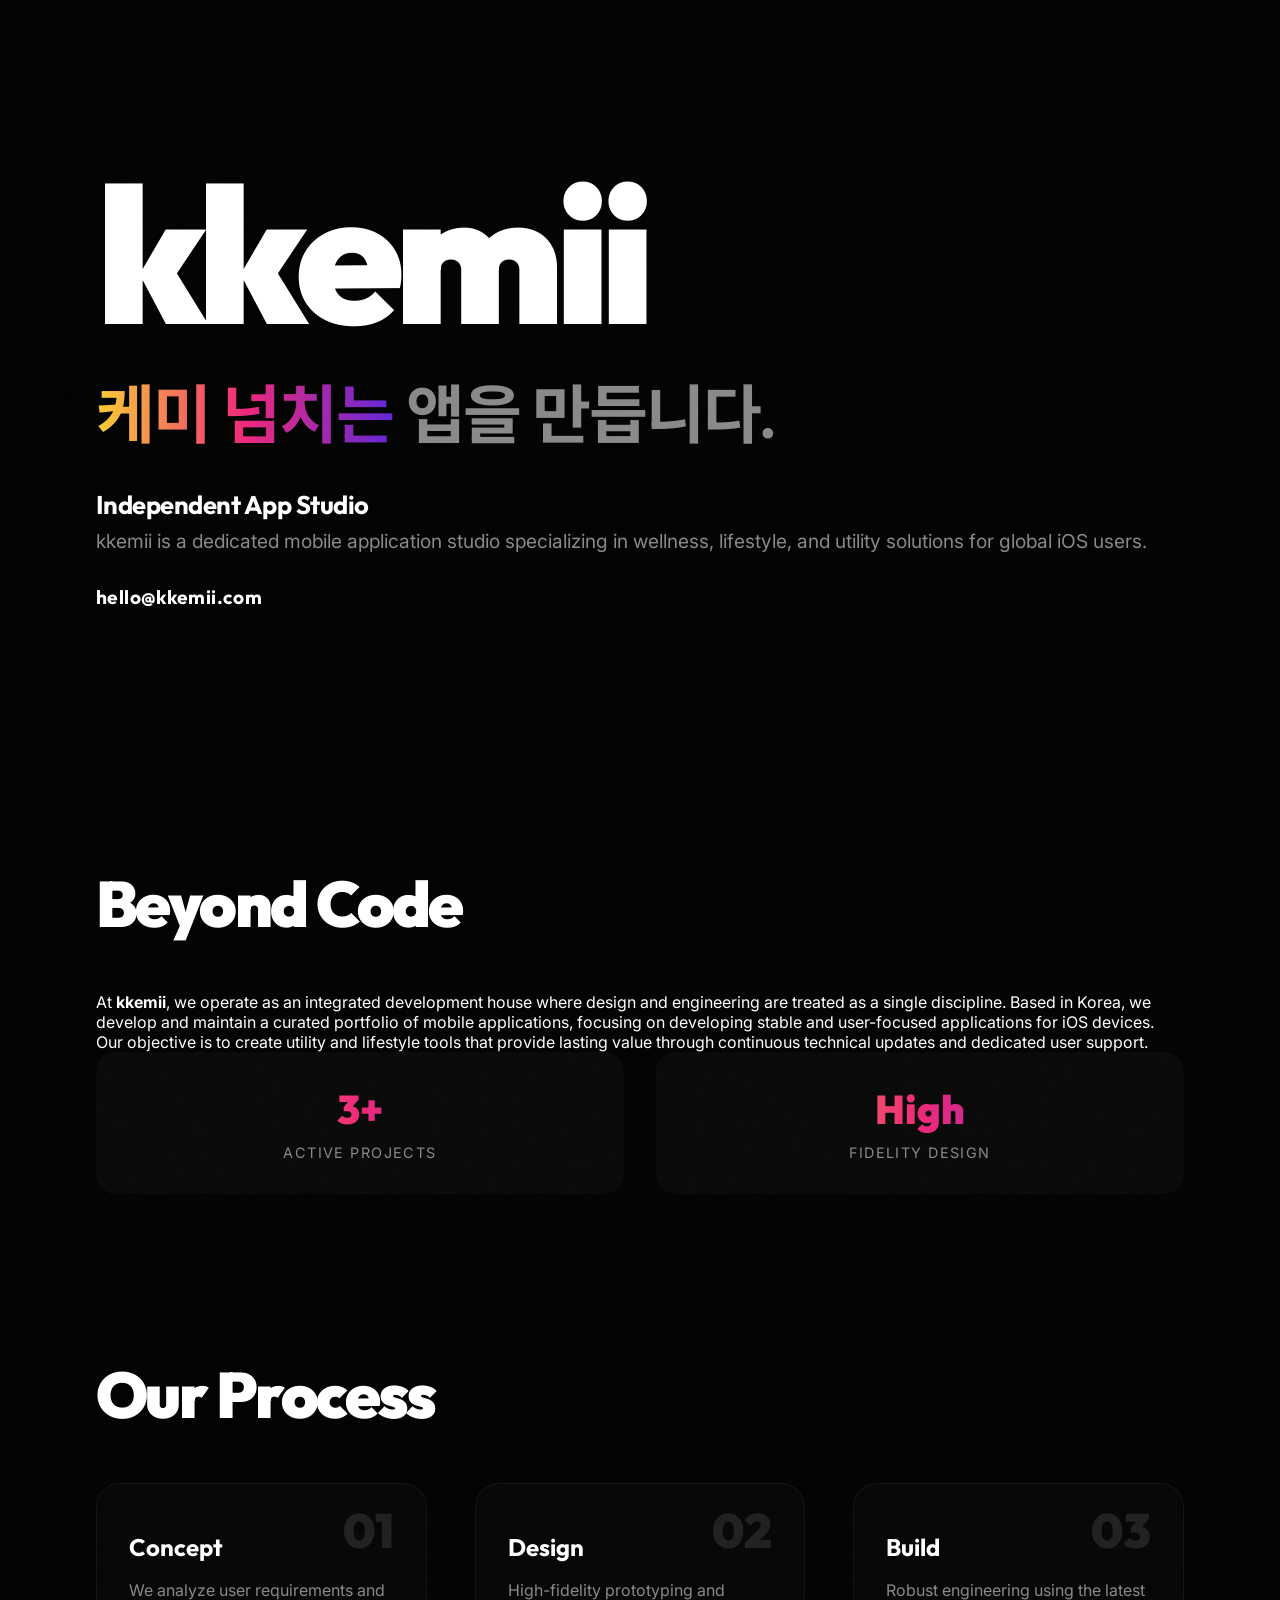
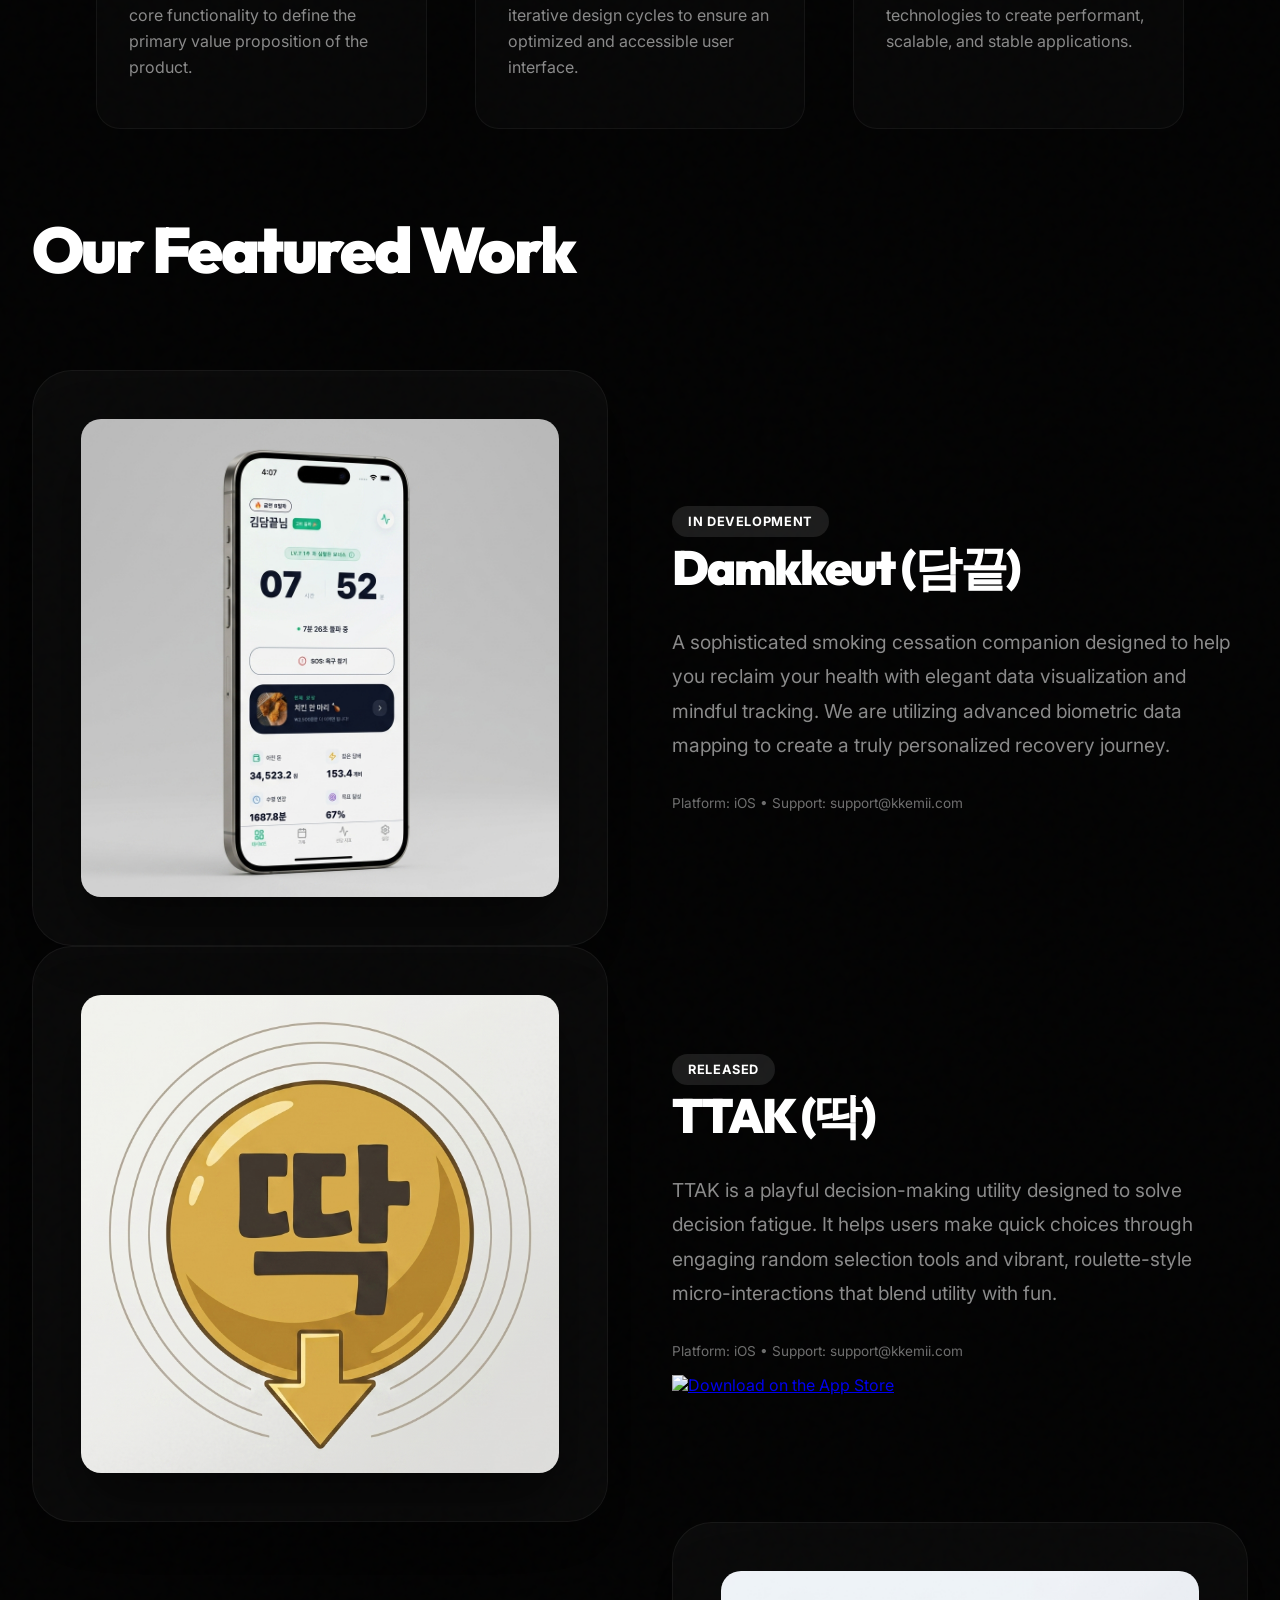
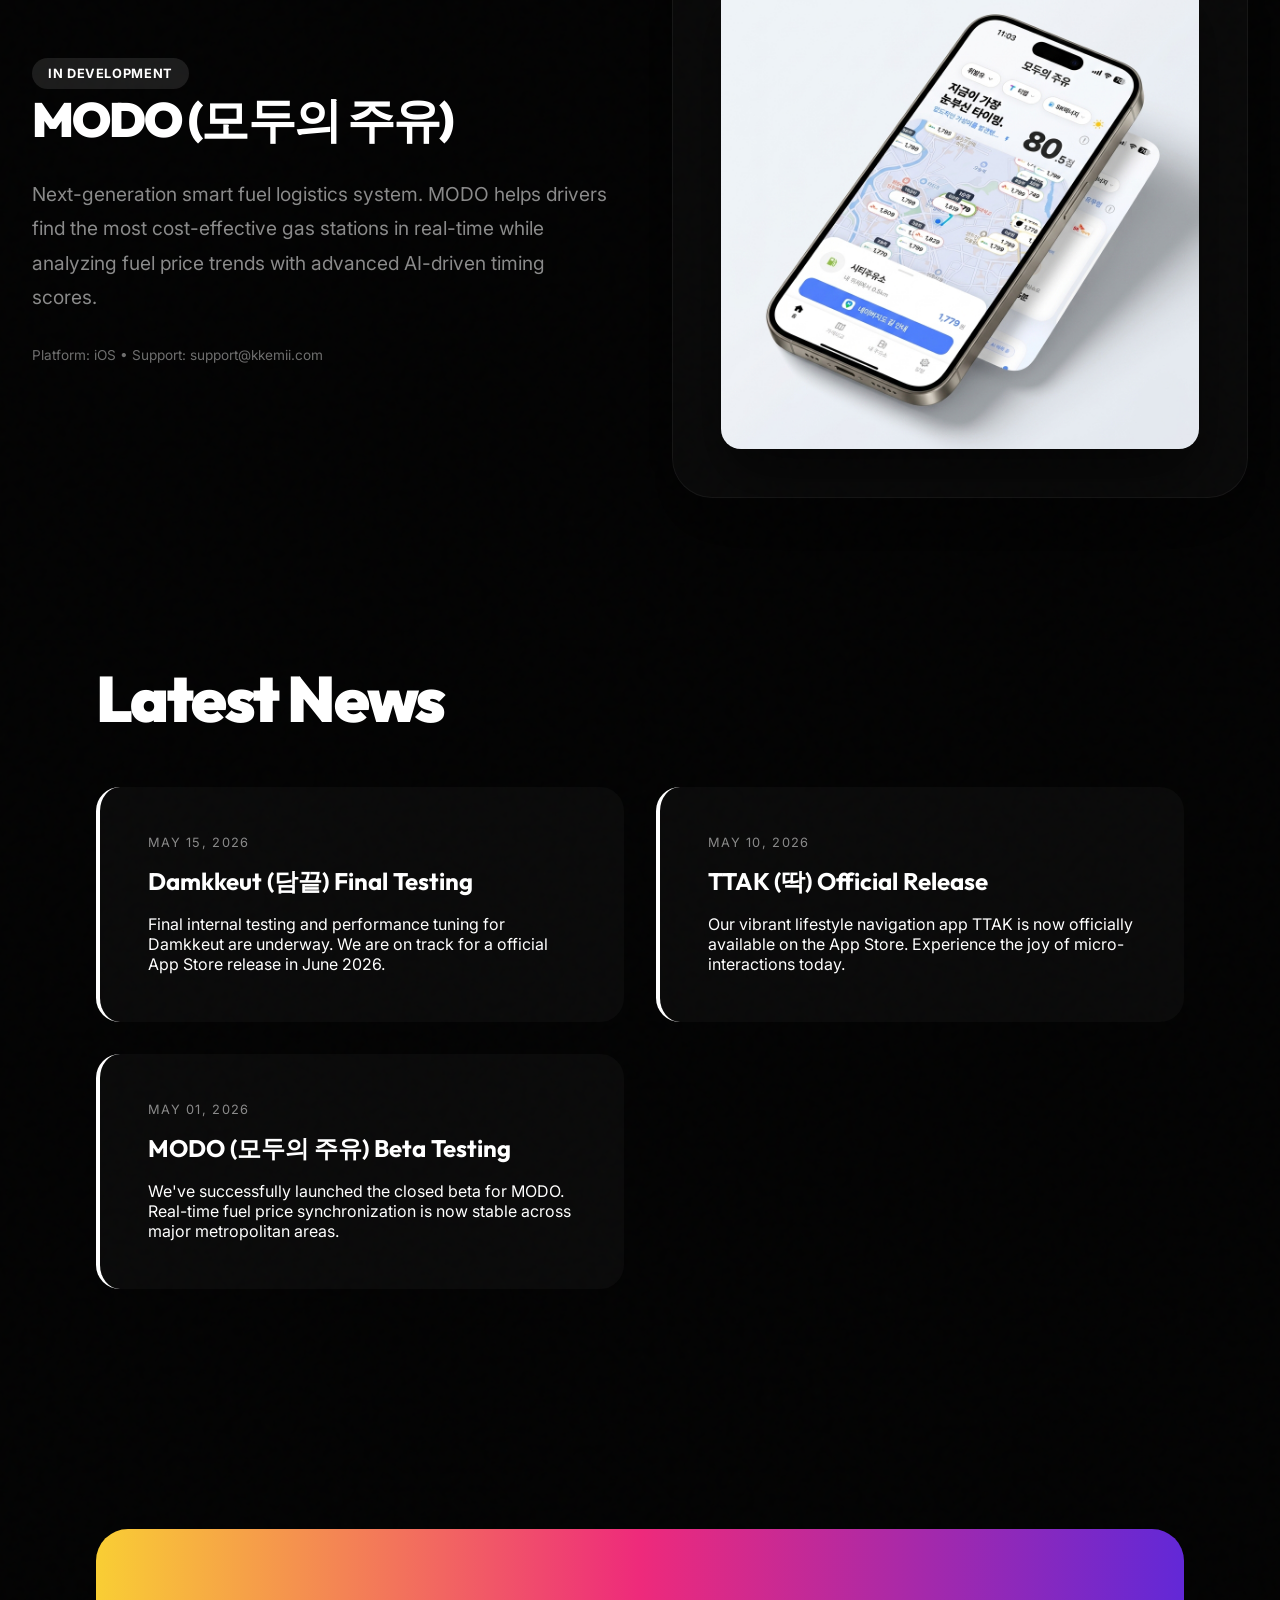
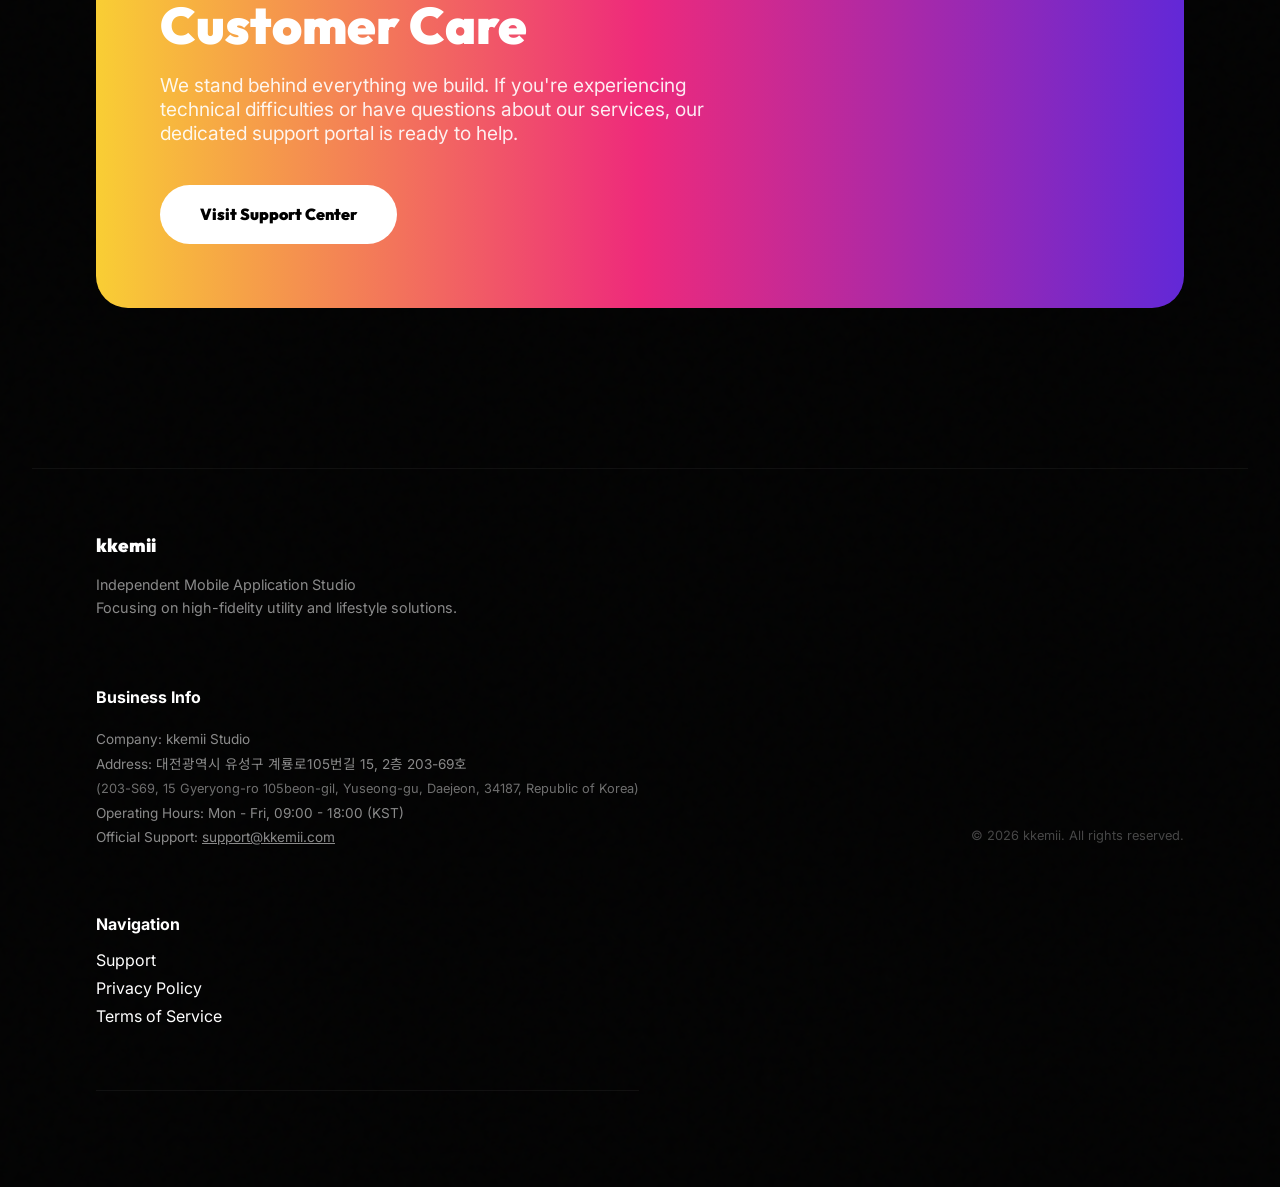
==== index.html @ 1249031a "refactor: reformat index.html for readability and update asset versioning to v2.0.4" ====
<!DOCTYPE html>
<html lang="ko">

<head>
    <meta charset="UTF-8">
    <meta name="viewport" content="width=device-width, initial-scale=1.0">
    <meta http-equiv="Cache-Control" content="no-cache, no-store, must-revalidate">
    <meta http-equiv="Pragma" content="no-cache">
    <meta http-equiv="Expires" content="0">
    <title>kkemii | App Development Studio</title>
    <link rel="preconnect" href="https://fonts.googleapis.com">
    <link rel="preconnect" href="https://fonts.gstatic.com" crossorigin>
    <link
        href="https://fonts.googleapis.com/css2?family=Inter:wght@400;700;900&family=Outfit:wght@400;700;900&family=Noto+Sans+KR:wght@400;700;900&display=swap"
        rel="stylesheet">
    <link rel="stylesheet" href="index.css?v=2.0.4">
    <link rel="icon" type="image/png" href="favicon.png?v=2.0.4">
    <link rel="apple-touch-icon" href="favicon.png?v=2.0.4">
    <!-- Meta tags for SEO and sharing -->
    <meta name="description" content="kkemii - 케미 넘치는 앱을 만듭니다. Boutique App Studio.">
</head>

<body>
    <div class="cursor-glow"></div>

    <main>
        <section class="hero">
            <h1 class="logo fade-up" style="--delay: 0.1s">kkemii</h1>
            <p class="tagline fade-up" style="--delay: 0.3s">
                <span class="gradient-text">케미 넘치는</span> 앱을 만듭니다.
            </p>
        </section>

        <section class="info">
            <div class="info-content fade-up" style="--delay: 0.5s">
                <h2>Independent App Studio</h2>
                <p>kkemii is a dedicated mobile application studio specializing in wellness, lifestyle, and utility
                    solutions for global iOS users.</p>
                <div class="contact">
                    <a href="mailto:hello@kkemii.com" class="contact-link">hello@kkemii.com</a>
                </div>
            </div>
        </section>

        <section class="about-section" id="about">
            <div class="about-content fade-up">
                <h2 class="section-title">Beyond Code</h2>
                <p>At <strong>kkemii</strong>, we operate as an integrated development house where design and
                    engineering are treated as a single discipline. Based in Korea, we develop and maintain a curated
                    portfolio of mobile applications, focusing on developing stable and user-focused applications for
                    iOS devices.</p>
                <p>Our objective is to create utility and lifestyle tools that provide lasting value through continuous
                    technical updates and dedicated user support.</p>
                <div class="about-stats">
                    <div class="stat-item">
                        <span class="stat-value">3+</span>
                        <span class="stat-label">Active Projects</span>
                    </div>
                    <div class="stat-item">
                        <span class="stat-value">High</span>
                        <span class="stat-label">Fidelity Design</span>
                    </div>
                </div>
            </div>
            </div>
        </section>

        <section class="process-section" id="process">
            <h2 class="section-title fade-up">Our Process</h2>
            <div class="process-grid fade-up">
                <div class="process-step">
                    <span class="step-num">01</span>
                    <h3>Concept</h3>
                    <p>We analyze user requirements and core functionality to define the primary value proposition of
                        the product.</p>
                </div>
                <div class="process-step">
                    <span class="step-num">02</span>
                    <h3>Design</h3>
                    <p>High-fidelity prototyping and iterative design cycles to ensure an optimized and accessible user
                        interface.</p>
                </div>
                <div class="process-step">
                    <span class="step-num">03</span>
                    <h3>Build</h3>
                    <p>Robust engineering using the latest technologies to create performant, scalable, and stable
                        applications.</p>
                </div>
            </div>
        </section>

        <section class="apps-section" id="apps">
            <h2 class="section-title fade-up">Our Featured Work</h2>
            <div class="app-showcase">
                <div class="app-item fade-up">
                    <div class="app-image">
                        <img src="damkkut.png?v=2.0.1" alt="Damkkeut App Mockup">
                    </div>
                    <div class="app-details">
                        <span class="app-status">In Development</span>
                        <h3>Damkkeut (담끝)</h3>
                        <p>A sophisticated smoking cessation companion designed to help you reclaim your health with
                            elegant data visualization and mindful tracking. We are utilizing advanced biometric data
                            mapping to create a truly personalized recovery journey.</p>
                        <div class="app-meta"
                            style="margin-top: 1rem; font-size: 0.85rem; color: var(--text-secondary); opacity: 0.8;">
                            <span>Platform: iOS</span> • <span>Support: support@kkemii.com</span>
                        </div>
                    </div>
                </div>
            </div>
            <div class="app-item fade-up" style="--delay: 0.2s">
                <div class="app-image">
                    <img src="ttak_logo.png?v=2.0.1" alt="TTAK Logo">
                </div>
                <div class="app-details">
                    <span class="app-status">Released</span>
                    <h3>TTAK (딱)</h3>
                    <p>TTAK is a playful decision-making utility designed to solve decision fatigue. It helps users make
                        quick choices through engaging random selection tools and vibrant, roulette-style
                        micro-interactions that blend utility with fun.</p>
                    <div class="app-meta"
                        style="margin-top: 1rem; font-size: 0.85rem; color: var(--text-secondary); opacity: 0.8;">
                        <span>Platform: iOS</span> • <span>Support: support@kkemii.com</span>
                    </div>
                    <div class="app-store-link">
                        <a href="https://apps.apple.com/kr/app/%EB%94%B1-%EC%A0%95%ED%95%B4%EB%93%9C%EB%A6%BC-%EA%B2%B0%EC%A0%95%EC%9E%A5%EC%95%A0-%ED%95%B4%EA%B2%B0-%EB%A3%B0%EB%A0%9B-%EB%9E%9C%EB%8D%A4-%EB%B3%B5%EB%B6%88%EB%B3%B5/id6764159855"
                            target="_blank" rel="noopener noreferrer">
                            <img src="https://tools.applemediaservices.com/api/badges/download-on-the-app-store/black/en-us?size=250x83&amp;releaseDate=1731628800"
                                alt="Download on the App Store" style="height: 40px;">
                        </a>
                    </div>
                </div>
            </div>
            <div class="app-item fade-up" style="--delay: 0.4s">
                <div class="app-image">
                    <img src="modo_app.png?v=2.0.1" alt="MODO App Mockup">
                </div>
                <div class="app-details">
                    <span class="app-status">In Development</span>
                    <h3>MODO (모두의 주유)</h3>
                    <p>Next-generation smart fuel logistics system. MODO helps drivers find the most cost-effective gas
                        stations in real-time while analyzing fuel price trends with advanced AI-driven timing scores.
                    </p>
                    <div class="app-meta"
                        style="margin-top: 1rem; font-size: 0.85rem; color: var(--text-secondary); opacity: 0.8;">
                        <span>Platform: iOS</span> • <span>Support: support@kkemii.com</span>
                    </div>
                </div>
            </div>
            </div>
            </div>
        </section>

        <section class="news-section" id="news">
            <h2 class="section-title fade-up">Latest News</h2>
            <div class="news-grid fade-up">
                <div class="news-card highlight">
                    <span class="news-date">May 15, 2026</span>
                    <h3>Damkkeut (담끝) Final Testing</h3>
                    <p>Final internal testing and performance tuning for Damkkeut are underway. We are on track for a
                        official App Store release in June 2026.</p>
                </div>
                <div class="news-card">
                    <span class="news-date">May 10, 2026</span>
                    <h3>TTAK (딱) Official Release</h3>
                    <p>Our vibrant lifestyle navigation app TTAK is now officially available on the App Store.
                        Experience the joy of micro-interactions today.</p>
                </div>
                <div class="news-card">
                    <span class="news-date">May 01, 2026</span>
                    <h3>MODO (모두의 주유) Beta Testing</h3>
                    <p>We've successfully launched the closed beta for MODO. Real-time fuel price synchronization is now
                        stable across major metropolitan areas.</p>
                </div>
            </div>
        </section>

        <section class="support-section" id="support">
            <div class="support-container fade-up">
                <h2>Customer Care</h2>
                <p>We stand behind everything we build. If you're experiencing technical difficulties or have questions
                    about our services, our dedicated support portal is ready to help.</p>
                <a href="support.html" class="support-btn">Visit Support Center</a>
            </div>
        </section>

        <footer>
            <div class="footer-grid container"
                style="display: grid; grid-template-columns: repeat(auto-fit, minmax(250px, 1fr)); gap: 4rem; padding-bottom: 4rem; border-bottom: 1px solid rgba(255,255,255,0.05);">
                <div class="footer-info">
                    <h3 style="font-family: 'Outfit', sans-serif; font-weight: 900; margin-bottom: 1rem;">kkemii</h3>
                    <p style="font-size: 0.9rem; color: var(--text-secondary); line-height: 1.6;">
                        Independent Mobile Application Studio<br>
                        Focusing on high-fidelity utility and lifestyle solutions.
                    </p>
                </div>
                <div class="footer-business"
                    style="font-size: 0.85rem; color: var(--text-secondary); line-height: 1.8;">
                    <h4 style="color: var(--text-primary); margin-bottom: 1rem; font-size: 1rem;">Business Info</h4>
                    <p>Company: kkemii Studio</p>
                    <p>Address: 대전광역시 유성구 계룡로105번길 15, 2층 203-69호<br>
                        <span style="font-size: 0.8rem; opacity: 0.8;">(203-S69, 15 Gyeryong-ro 105beon-gil, Yuseong-gu,
                            Daejeon, 34187, Republic of Korea)</span>
                    </p>
                    <p>Operating Hours: Mon - Fri, 09:00 - 18:00 (KST)</p>
                    <p>Official Support: <a href="mailto:support@kkemii.com"
                            style="color: inherit;">support@kkemii.com</a></p>
                </div>
                <div class="footer-nav">
                    <h4 style="color: var(--text-primary); margin-bottom: 1rem; font-size: 1rem;">Navigation</h4>
                    <div style="display: flex; flex-direction: column; gap: 0.5rem;">
                        <a href="support.html" style="color: inherit; text-decoration: none;">Support</a>
                        <a href="privacy.html" style="color: inherit; text-decoration: none;">Privacy Policy</a>
                        <a href="terms.html" style="color: inherit; text-decoration: none;">Terms of Service</a>
                    </div>
                </div>
            </div>
            <div class="copyright" style="padding-top: 3rem; opacity: 0.5; font-size: 0.8rem;">
                &copy; 2026 kkemii. All rights reserved.
            </div>
        </footer>
    </main>

    <script src="main.js"></script>
</body>

</html>
---- index.css ----
:root {
    --bg-color: #030303;
    --text-primary: #ffffff;
    --text-secondary: #8a8a8a;
    
    /* Instagram inspired subtle glow gradient */
    --gradient-glow: linear-gradient(
        45deg,
        #f09433 0%,
        #e6683c 25%,
        #dc2743 50%,
        #cc2366 75%,
        #bc1888 100%
    );

    /* Text gradient version */
    --text-gradient: linear-gradient(
        to right,
        #f9ce34,
        #ee2a7b,
        #6228d7
    );
}

* {
    margin: 0;
    padding: 0;
    box-sizing: border-box;
}

body {
    background-color: var(--bg-color);
    color: var(--text-primary);
    font-family: 'Inter', 'Noto Sans KR', -apple-system, sans-serif;
    min-height: 100vh;
    overflow-x: hidden;
    cursor: default;
    /* Adding subtle grain/noise effect */
    background-image: url("data:image/svg+xml,%3Csvg viewBox='0 0 200 200' xmlns='http://www.w3.org/2000/svg'%3E%3Cfilter id='noiseFilter'%3E%3CfeTurbulence type='fractalNoise' baseFrequency='0.65' numOctaves='3' stitchTiles='stitch'/%3E%3C/filter%3E%3Crect width='100%25' height='100%25' filter='url(%23noiseFilter)'/%3E%3C/svg%3E");
    background-blend-mode: overlay;
}

h1, h2, h3, .logo {
    font-family: 'Outfit', sans-serif;
}

.cursor-glow {
    position: fixed;
    top: 50%;
    left: 50%;
    transform: translate(-50%, -50%);
    width: 60dvv; /* Dynamic viewport size */
    height: 60dvv;
    max-width: 800px;
    max-height: 800px;
    background: var(--gradient-glow);
    border-radius: 50%;
    filter: blur(80px);
    opacity: 0.2;
    z-index: -1;
    pointer-events: none;
    transition: width 0.4s cubic-bezier(0.16, 1, 0.3, 1), 
                height 0.4s cubic-bezier(0.16, 1, 0.3, 1), 
                opacity 0.4s cubic-bezier(0.16, 1, 0.3, 1),
                filter 0.4s cubic-bezier(0.16, 1, 0.3, 1);
}

main {
    display: flex;
    flex-direction: column;
    min-height: 100vh;
    padding: 2rem;
    position: relative;
    z-index: 1;
}

.hero {
    padding: 15vh 5vw 2rem;
    display: flex;
    flex-direction: column;
    justify-content: center;
    align-items: flex-start;
}

.logo {
    font-size: clamp(4rem, 15vw, 14rem);
    font-weight: 900;
    letter-spacing: -0.05em;
    line-height: 0.9;
    margin-bottom: 1.5rem;
    color: var(--text-primary);
    cursor: default;
}

.tagline {
    font-size: clamp(1.5rem, 5vw, 4rem);
    font-weight: 700;
    color: var(--text-secondary);
    letter-spacing: -0.03em;
}

.gradient-text {
    background: var(--text-gradient);
    -webkit-background-clip: text;
    background-clip: text;
    -webkit-text-fill-color: transparent;
    color: transparent;
    display: inline-block;
}

.info {
    padding: 0 5vw 10vh;
    display: flex;
    flex-direction: column;
    justify-content: flex-start;
}

.info-content h2 {
    font-size: clamp(1.2rem, 2vw, 2rem);
    color: var(--text-primary);
    margin-bottom: 0.5rem;
    font-weight: 700;
    letter-spacing: -0.02em;
}

.info-content p {
    color: var(--text-secondary);
    font-size: clamp(1rem, 1.5vw, 1.2rem);
    margin-bottom: 2rem;
}

.contact-link {
    display: inline-block;
    color: var(--text-primary);
    text-decoration: none;
    font-size: clamp(1.1rem, 1.5vw, 1.5rem);
    font-weight: 700;
    font-family: 'Outfit', sans-serif;
    position: relative;
    padding-bottom: 4px;
    letter-spacing: 0.02em;
}

.contact-link::after {
    content: '';
    position: absolute;
    left: 0;
    bottom: 0;
    width: 0%;
    height: 3px;
    background: var(--text-gradient);
    transition: width 0.4s cubic-bezier(0.25, 0.46, 0.45, 0.94);
}

.contact-link:hover::after {
    width: 100%;
}

/* Animations */
.fade-up {
    opacity: 0;
    transform: translateY(40px);
    animation: fadeUpAnim 1.2s cubic-bezier(0.16, 1, 0.3, 1) forwards;
    animation-delay: var(--delay, 0s);
}

@keyframes fadeUpAnim {
    to {
        opacity: 1;
        transform: translateY(0);
    }
}

/* New Sections */
/* About Section */
.about-section {
    padding: 10rem 5vw 5rem;
}

.about-grid {
    display: grid;
    grid-template-columns: 1.5fr 1fr;
    gap: 4rem;
    align-items: center;
}

.about-text p {
    font-size: 1.2rem;
    color: var(--text-secondary);
    margin-bottom: 1.5rem;
    line-height: 1.8;
}

.about-stats {
    display: grid;
    grid-template-columns: 1fr 1fr;
    gap: 2rem;
}

.stat-item {
    background: rgba(255, 255, 255, 0.03);
    padding: 2rem;
    border-radius: 20px;
    text-align: center;
}

.stat-value {
    display: block;
    font-size: 2.5rem;
    font-weight: 900;
    background: var(--text-gradient);
    -webkit-background-clip: text;
    background-clip: text;
    -webkit-text-fill-color: transparent;
    margin-bottom: 0.5rem;
    font-family: 'Outfit', sans-serif;
}

.stat-label {
    font-size: 0.9rem;
    color: var(--text-secondary);
    text-transform: uppercase;
    letter-spacing: 0.1em;
}

/* Process Section */
.process-section {
    padding: 5rem 5vw;
}

.process-grid {
    display: grid;
    grid-template-columns: repeat(auto-fit, minmax(250px, 1fr));
    gap: 3rem;
}

.process-step {
    position: relative;
    padding: 3rem 2rem;
    background: rgba(255, 255, 255, 0.02);
    border-radius: 24px;
    border: 1px solid rgba(255, 255, 255, 0.05);
}

.step-num {
    font-size: 3rem;
    font-weight: 900;
    opacity: 0.1;
    position: absolute;
    top: 1rem;
    right: 2rem;
    font-family: 'Outfit', sans-serif;
}

.process-step h3 {
    font-size: 1.5rem;
    margin-bottom: 1rem;
    color: var(--text-primary);
}

.process-step p {
    color: var(--text-secondary);
    line-height: 1.6;
}

/* App Showcase */
.app-showcase {
    display: flex;
    flex-direction: column;
    gap: 10rem;
    margin-top: 5rem;
}

.app-item {
    display: grid;
    grid-template-columns: 1fr 1fr;
    gap: 5vw;
    align-items: center;
}

.app-item:nth-child(even) {
    direction: rtl;
}

.app-item:nth-child(even) .app-details {
    direction: ltr;
}

.app-image {
    background: rgba(255, 255, 255, 0.03);
    border-radius: 40px;
    padding: 3rem;
    display: flex;
    justify-content: center;
    border: 1px solid rgba(255, 255, 255, 0.05);
    transition: transform 0.6s cubic-bezier(0.16, 1, 0.3, 1);
}

.app-image img {
    max-width: 100%;
    height: auto;
    border-radius: 20px;
    box-shadow: 0 30px 60px rgba(0,0,0,0.5);
}

.app-image:hover {
    transform: scale(1.02);
}

.app-details h3 {
    font-size: 3rem;
    margin-bottom: 1.5rem;
    font-weight: 900;
    letter-spacing: -0.04em;
}

.app-details p {
    font-size: 1.2rem;
    color: var(--text-secondary);
    line-height: 1.8;
    margin-bottom: 2rem;
}

.app-store-link {
    margin-top: 1rem;
    transition: transform 0.3s ease;
}

.app-store-link:hover {
    transform: scale(1.05);
}

.app-store-link img {
    display: block;
}

/* News Section */
.news-section {
    padding: 10rem 5vw;
}

.news-grid {
    display: grid;
    grid-template-columns: repeat(auto-fit, minmax(400px, 1fr));
    gap: 2rem;
}

.news-card {
    padding: 3rem;
    background: rgba(255, 255, 255, 0.03);
    border-radius: 24px;
    border-left: 4px solid var(--text-primary);
}

.news-date {
    font-size: 0.8rem;
    color: var(--text-secondary);
    text-transform: uppercase;
    letter-spacing: 0.1em;
    display: block;
    margin-bottom: 1rem;
}

.news-card h3 {
    font-size: 1.5rem;
    margin-bottom: 1rem;
}

.section-title {
    font-size: clamp(2rem, 5vw, 4rem);
    font-weight: 900;
    margin-bottom: 3rem;
    letter-spacing: -0.04em;
}

.app-grid {
    display: grid;
    grid-template-columns: repeat(auto-fit, minmax(300px, 1fr));
    gap: 2rem;
}

.app-card {
    background: rgba(255, 255, 255, 0.03);
    border: 1px solid rgba(255, 255, 255, 0.05);
    border-radius: 24px;
    padding: 2.5rem;
    transition: all 0.4s cubic-bezier(0.16, 1, 0.3, 1);
    position: relative;
    overflow: hidden;
}

.app-card:hover {
    background: rgba(255, 255, 255, 0.06);
    border-color: rgba(255, 255, 255, 0.1);
    transform: translateY(-10px);
}

.app-card h3 {
    font-size: 2rem;
    margin-bottom: 1rem;
    font-weight: 700;
}

.app-card p {
    color: var(--text-secondary);
    line-height: 1.6;
    margin-bottom: 2rem;
}

.app-status {
    display: inline-block;
    padding: 0.5rem 1rem;
    border-radius: 100px;
    background: rgba(255, 255, 255, 0.1);
    font-size: 0.8rem;
    font-weight: 700;
    text-transform: uppercase;
    letter-spacing: 0.05em;
}

.support-section {
    padding: 5rem 5vw 10rem;
}

.support-container {
    background: var(--text-gradient);
    padding: 4rem;
    border-radius: 32px;
    color: white;
}

.support-container h2 {
    font-size: clamp(2rem, 4vw, 3.5rem);
    margin-bottom: 1rem;
    font-weight: 900;
}

.support-container p {
    font-size: clamp(1.1rem, 1.5vw, 1.5rem);
    opacity: 0.9;
    margin-bottom: 2.5rem;
    max-width: 600px;
}

.support-btn {
    display: inline-block;
    background: white;
    color: black;
    padding: 1.2rem 2.5rem;
    border-radius: 100px;
    text-decoration: none;
    font-weight: 900;
    font-family: 'Outfit', sans-serif;
    transition: transform 0.3s ease;
}

.support-btn:hover {
    transform: scale(1.05);
}

footer {
    padding: 4rem 5vw;
    border-top: 1px solid rgba(255, 255, 255, 0.05);
    display: flex;
    justify-content: space-between;
    align-items: center;
    flex-wrap: wrap;
    gap: 2rem;
}

.footer-links {
    display: flex;
    gap: 2rem;
}

.footer-links a {
    color: var(--text-secondary);
    text-decoration: none;
    font-size: 0.9rem;
    transition: color 0.3s ease;
}

.footer-links a:hover {
    color: var(--text-primary);
}

.copyright {
    color: var(--text-secondary);
    font-size: 0.9rem;
}

/* Support Page Specifics */
.contact-form-section {
    max-width: 800px;
    margin: 6rem auto 0;
    padding: 0 5vw;
    text-align: center;
}

.contact-form {
    background: rgba(255, 255, 255, 0.03);
    border: 1px solid rgba(255, 255, 255, 0.1);
    border-radius: 24px;
    padding: 3rem;
    text-align: left;
}

.form-row {
    display: grid;
    grid-template-columns: 1fr 1fr;
    gap: 2rem;
    margin-bottom: 2rem;
}

.form-group {
    margin-bottom: 2rem;
}

.form-group label {
    display: block;
    margin-bottom: 0.8rem;
    font-weight: 500;
    color: var(--text-primary);
}

.form-group input, 
.form-group textarea {
    width: 100%;
    padding: 1.2rem 1.5rem;
    background: rgba(255, 255, 255, 0.05);
    border: 1px solid rgba(255, 255, 255, 0.1);
    border-radius: 12px;
    color: var(--text-primary);
    font-family: inherit;
    font-size: 1rem;
    transition: all 0.3s ease;
}

.form-group input:focus, 
.form-group textarea:focus {
    outline: none;
    border-color: var(--accent-color);
    background: rgba(255, 255, 255, 0.08);
}

.submit-btn {
    width: 100%;
    padding: 1.5rem;
    background: var(--accent-color);
    color: white;
    border: none;
    border-radius: 12px;
    font-size: 1.1rem;
    font-weight: 600;
    cursor: pointer;
    transition: all 0.3s ease;
}

.submit-btn:hover {
    transform: translateY(-2px);
    box-shadow: 0 10px 20px rgba(0, 102, 255, 0.3);
    filter: brightness(1.1);
}

@media (max-width: 768px) {
    .about-grid, .app-item {
        grid-template-columns: 1fr;
        gap: 2rem;
    }
    .app-item:nth-child(even) {
        direction: ltr;
    }
    .news-grid {
        grid-template-columns: 1fr;
    }
    .support-container {
        padding: 2.5rem;
    }
}
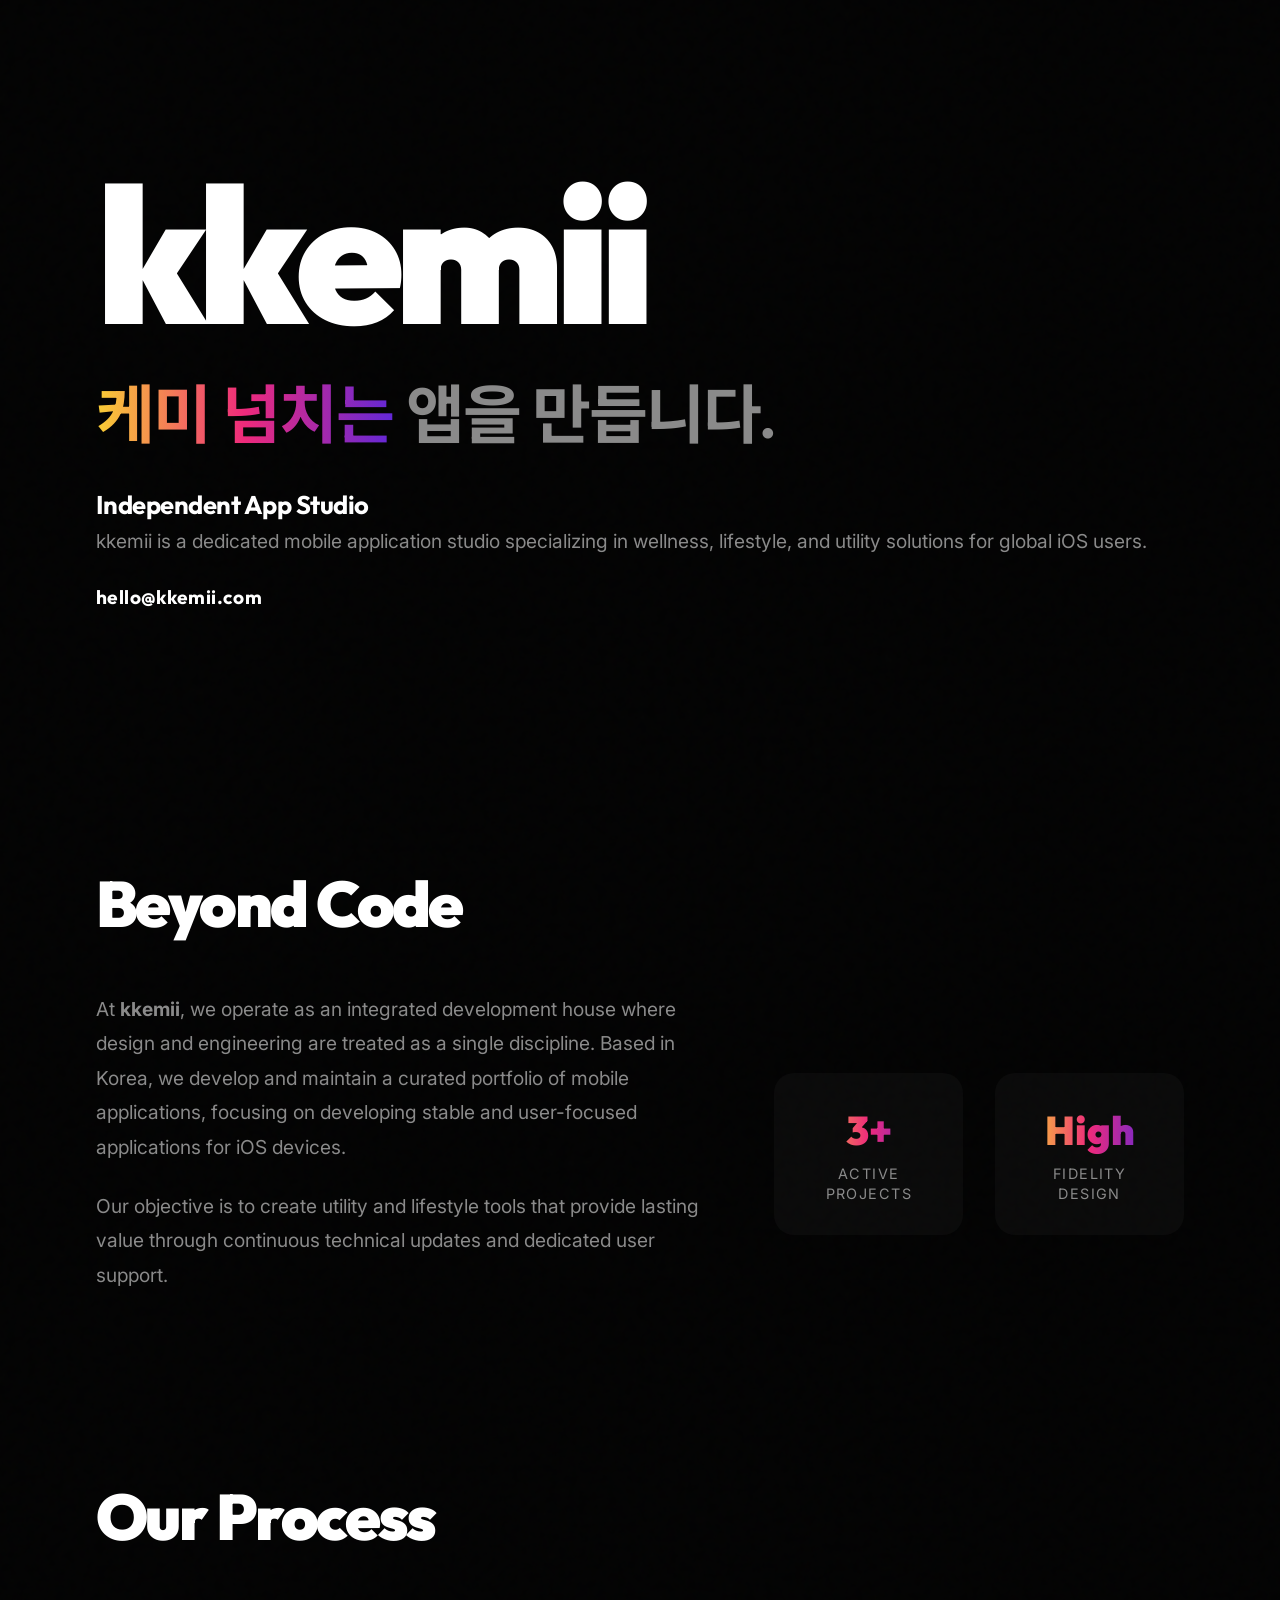
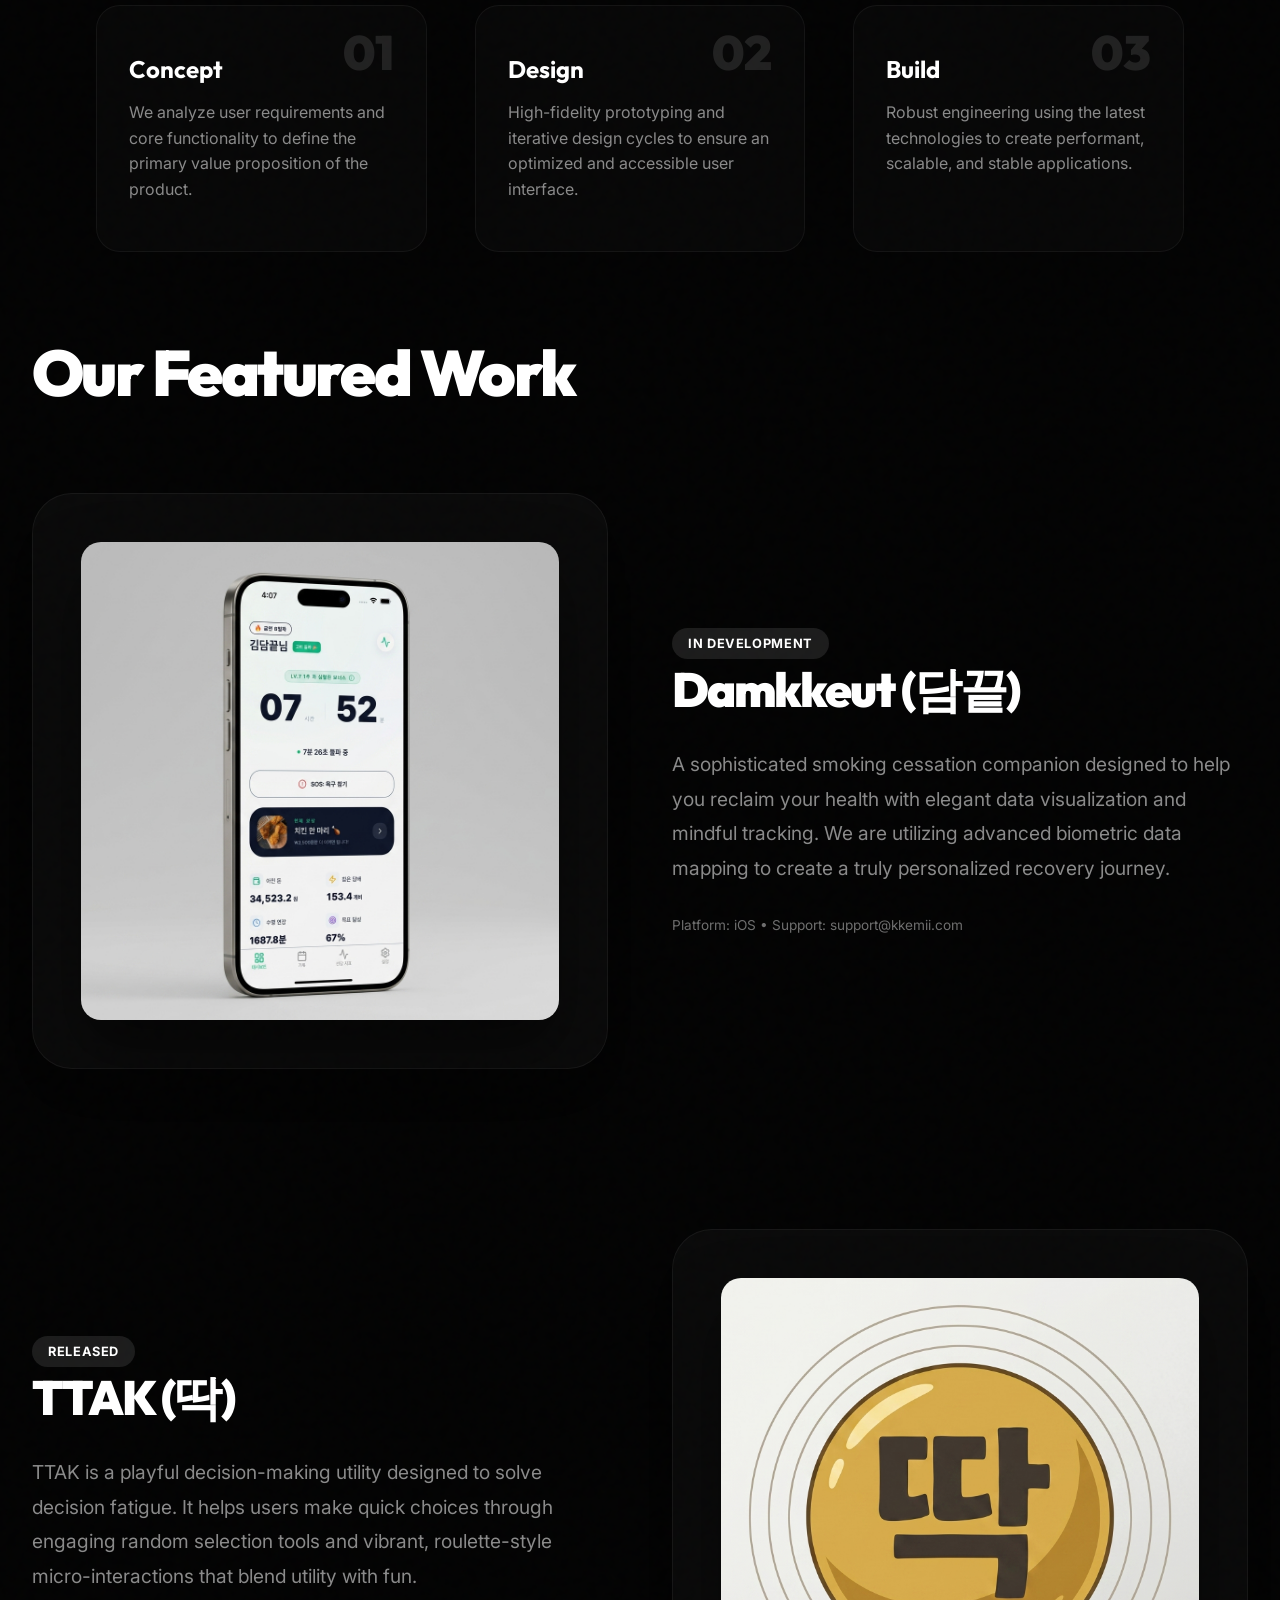
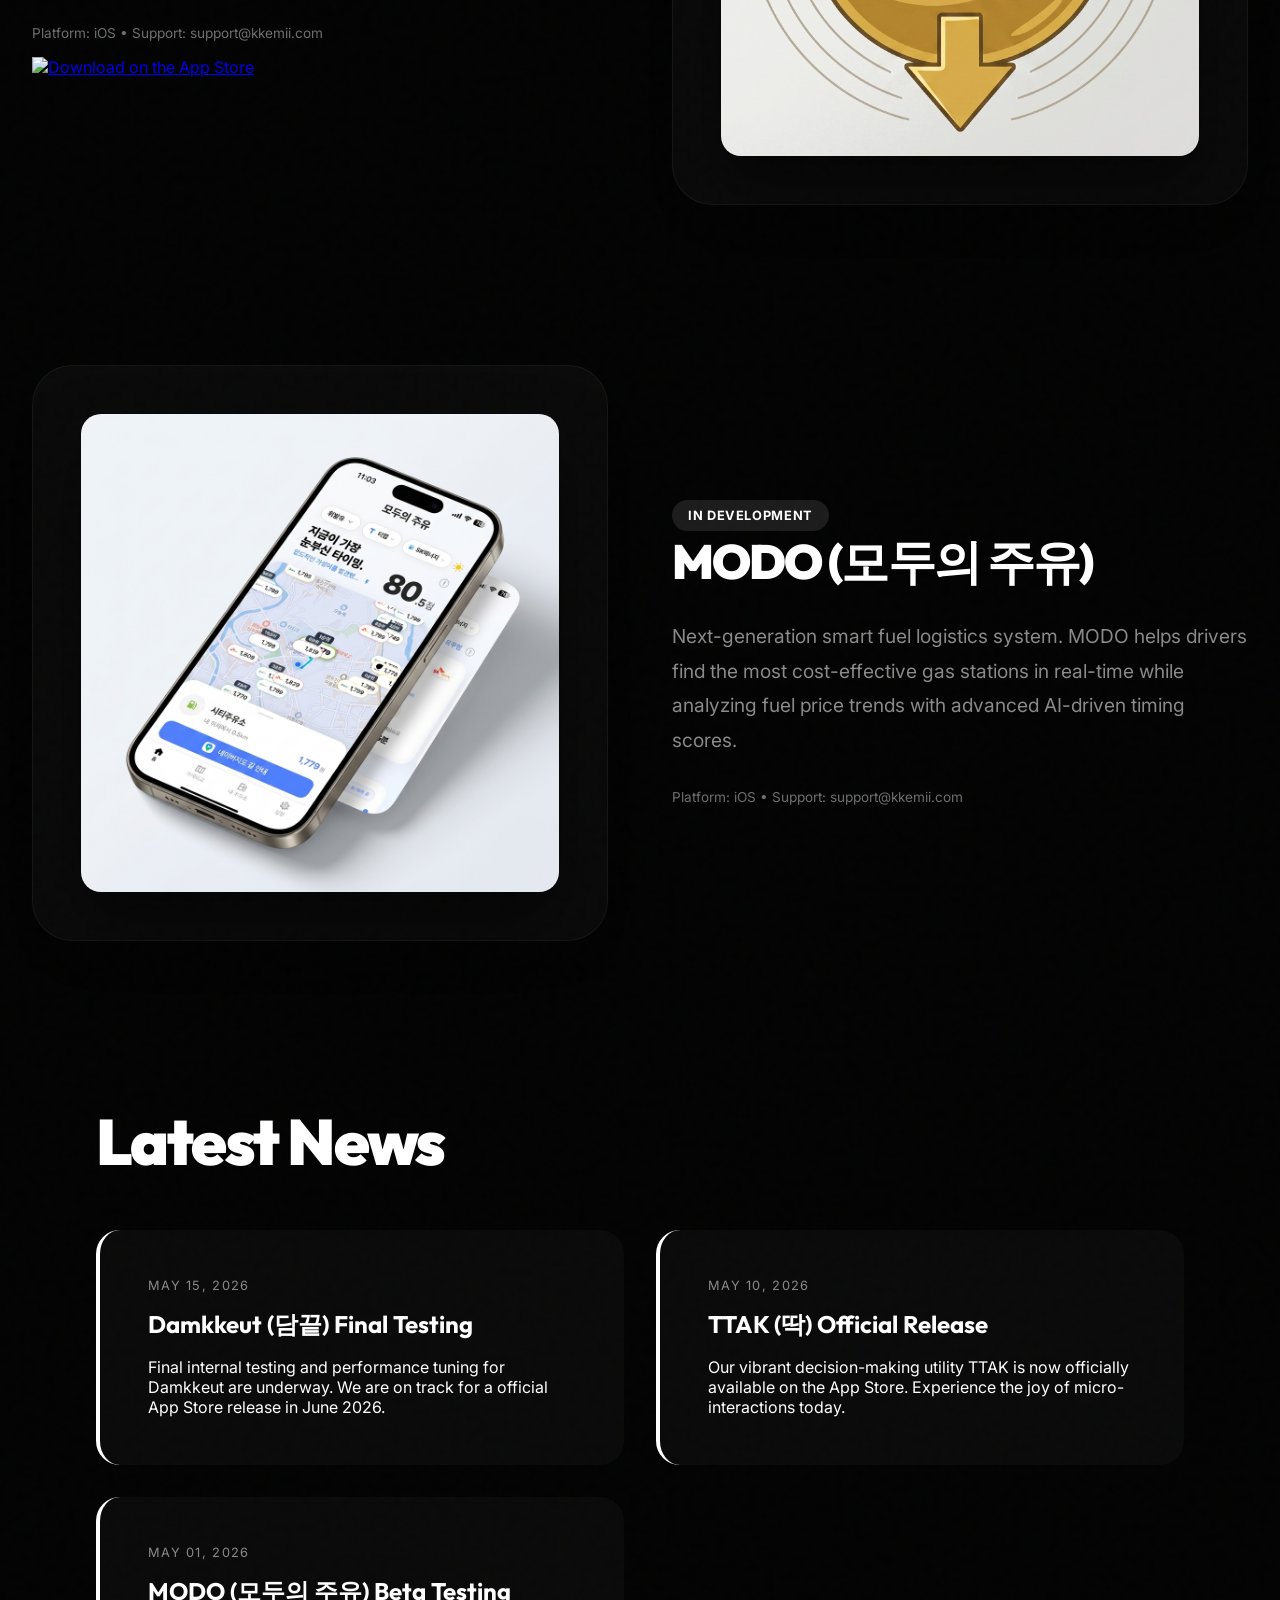
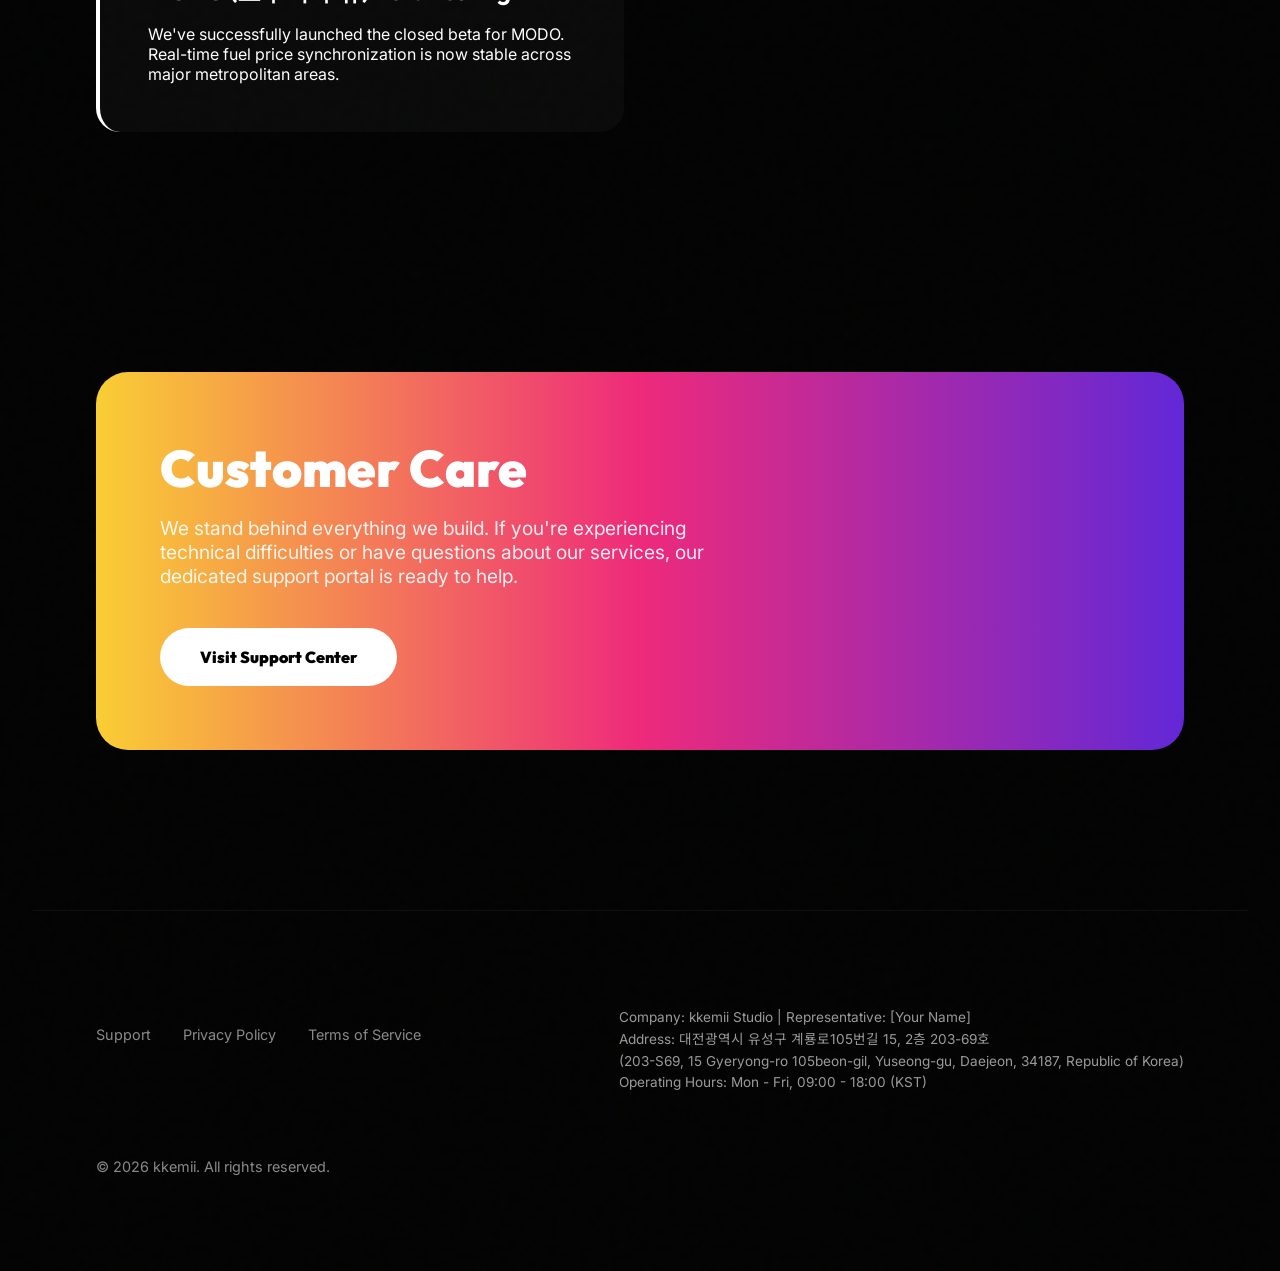
==== commit 30265079: "refactor: update index.html structure, metadata, and site content" ====
--- a/index.html
+++ b/index.html
@@ -1,6 +1,5 @@
 <!DOCTYPE html>
 <html lang="ko">
-
 <head>
     <meta charset="UTF-8">
     <meta name="viewport" content="width=device-width, initial-scale=1.0">
@@ -10,19 +9,15 @@
     <title>kkemii | App Development Studio</title>
     <link rel="preconnect" href="https://fonts.googleapis.com">
     <link rel="preconnect" href="https://fonts.gstatic.com" crossorigin>
-    <link
-        href="https://fonts.googleapis.com/css2?family=Inter:wght@400;700;900&family=Outfit:wght@400;700;900&family=Noto+Sans+KR:wght@400;700;900&display=swap"
-        rel="stylesheet">
-    <link rel="stylesheet" href="index.css?v=2.0.4">
-    <link rel="icon" type="image/png" href="favicon.png?v=2.0.4">
-    <link rel="apple-touch-icon" href="favicon.png?v=2.0.4">
-    <!-- Meta tags for SEO and sharing -->
-    <meta name="description" content="kkemii - 케미 넘치는 앱을 만듭니다. Boutique App Studio.">
+    <link href="https://fonts.googleapis.com/css2?family=Inter:wght@400;700;900&family=Outfit:wght@400;700;900&family=Noto+Sans+KR:wght@400;700;900&display=swap" rel="stylesheet">
+    <link rel="stylesheet" href="index.css?v=2.0.5">
+    <link rel="icon" type="image/png" href="favicon.png?v=2.0.5">
+    <link rel="apple-touch-icon" href="favicon.png?v=2.0.5">
+    <meta name="description" content="kkemii - 케미 넘치는 앱을 만듭니다. Independent App Studio.">
 </head>
-
 <body>
     <div class="cursor-glow"></div>
-
+    
     <main>
         <section class="hero">
             <h1 class="logo fade-up" style="--delay: 0.1s">kkemii</h1>
@@ -34,8 +29,7 @@
         <section class="info">
             <div class="info-content fade-up" style="--delay: 0.5s">
                 <h2>Independent App Studio</h2>
-                <p>kkemii is a dedicated mobile application studio specializing in wellness, lifestyle, and utility
-                    solutions for global iOS users.</p>
+                <p>kkemii is a dedicated mobile application studio specializing in wellness, lifestyle, and utility solutions for global iOS users.</p>
                 <div class="contact">
                     <a href="mailto:hello@kkemii.com" class="contact-link">hello@kkemii.com</a>
                 </div>
@@ -45,23 +39,22 @@
         <section class="about-section" id="about">
             <div class="about-content fade-up">
                 <h2 class="section-title">Beyond Code</h2>
-                <p>At <strong>kkemii</strong>, we operate as an integrated development house where design and
-                    engineering are treated as a single discipline. Based in Korea, we develop and maintain a curated
-                    portfolio of mobile applications, focusing on developing stable and user-focused applications for
-                    iOS devices.</p>
-                <p>Our objective is to create utility and lifestyle tools that provide lasting value through continuous
-                    technical updates and dedicated user support.</p>
-                <div class="about-stats">
-                    <div class="stat-item">
-                        <span class="stat-value">3+</span>
-                        <span class="stat-label">Active Projects</span>
+                <div class="about-grid">
+                    <div class="about-text">
+                        <p>At <strong>kkemii</strong>, we operate as an integrated development house where design and engineering are treated as a single discipline. Based in Korea, we develop and maintain a curated portfolio of mobile applications, focusing on developing stable and user-focused applications for iOS devices.</p>
+                        <p>Our objective is to create utility and lifestyle tools that provide lasting value through continuous technical updates and dedicated user support.</p>
                     </div>
-                    <div class="stat-item">
-                        <span class="stat-value">High</span>
-                        <span class="stat-label">Fidelity Design</span>
+                    <div class="about-stats">
+                        <div class="stat-item">
+                            <span class="stat-value">3+</span>
+                            <span class="stat-label">Active Projects</span>
+                        </div>
+                        <div class="stat-item">
+                            <span class="stat-value">High</span>
+                            <span class="stat-label">Fidelity Design</span>
+                        </div>
                     </div>
                 </div>
-            </div>
             </div>
         </section>
 
@@ -71,20 +64,17 @@
                 <div class="process-step">
                     <span class="step-num">01</span>
                     <h3>Concept</h3>
-                    <p>We analyze user requirements and core functionality to define the primary value proposition of
-                        the product.</p>
+                    <p>We analyze user requirements and core functionality to define the primary value proposition of the product.</p>
                 </div>
                 <div class="process-step">
                     <span class="step-num">02</span>
                     <h3>Design</h3>
-                    <p>High-fidelity prototyping and iterative design cycles to ensure an optimized and accessible user
-                        interface.</p>
+                    <p>High-fidelity prototyping and iterative design cycles to ensure an optimized and accessible user interface.</p>
                 </div>
                 <div class="process-step">
                     <span class="step-num">03</span>
                     <h3>Build</h3>
-                    <p>Robust engineering using the latest technologies to create performant, scalable, and stable
-                        applications.</p>
+                    <p>Robust engineering using the latest technologies to create performant, scalable, and stable applications.</p>
                 </div>
             </div>
         </section>
@@ -99,56 +89,45 @@
                     <div class="app-details">
                         <span class="app-status">In Development</span>
                         <h3>Damkkeut (담끝)</h3>
-                        <p>A sophisticated smoking cessation companion designed to help you reclaim your health with
-                            elegant data visualization and mindful tracking. We are utilizing advanced biometric data
-                            mapping to create a truly personalized recovery journey.</p>
-                        <div class="app-meta"
-                            style="margin-top: 1rem; font-size: 0.85rem; color: var(--text-secondary); opacity: 0.8;">
+                        <p>A sophisticated smoking cessation companion designed to help you reclaim your health with elegant data visualization and mindful tracking. We are utilizing advanced biometric data mapping to create a truly personalized recovery journey.</p>
+                        <div class="app-meta" style="margin-top: 1rem; font-size: 0.85rem; color: var(--text-secondary); opacity: 0.8;">
                             <span>Platform: iOS</span> • <span>Support: support@kkemii.com</span>
                         </div>
                     </div>
                 </div>
-            </div>
-            <div class="app-item fade-up" style="--delay: 0.2s">
-                <div class="app-image">
-                    <img src="ttak_logo.png?v=2.0.1" alt="TTAK Logo">
-                </div>
-                <div class="app-details">
-                    <span class="app-status">Released</span>
-                    <h3>TTAK (딱)</h3>
-                    <p>TTAK is a playful decision-making utility designed to solve decision fatigue. It helps users make
-                        quick choices through engaging random selection tools and vibrant, roulette-style
-                        micro-interactions that blend utility with fun.</p>
-                    <div class="app-meta"
-                        style="margin-top: 1rem; font-size: 0.85rem; color: var(--text-secondary); opacity: 0.8;">
-                        <span>Platform: iOS</span> • <span>Support: support@kkemii.com</span>
+
+                <div class="app-item fade-up" style="--delay: 0.2s">
+                    <div class="app-image">
+                        <img src="ttak_logo.png?v=2.0.1" alt="TTAK Logo">
                     </div>
-                    <div class="app-store-link">
-                        <a href="https://apps.apple.com/kr/app/%EB%94%B1-%EC%A0%95%ED%95%B4%EB%93%9C%EB%A6%BC-%EA%B2%B0%EC%A0%95%EC%9E%A5%EC%95%A0-%ED%95%B4%EA%B2%B0-%EB%A3%B0%EB%A0%9B-%EB%9E%9C%EB%8D%A4-%EB%B3%B5%EB%B6%88%EB%B3%B5/id6764159855"
-                            target="_blank" rel="noopener noreferrer">
-                            <img src="https://tools.applemediaservices.com/api/badges/download-on-the-app-store/black/en-us?size=250x83&amp;releaseDate=1731628800"
-                                alt="Download on the App Store" style="height: 40px;">
-                        </a>
+                    <div class="app-details">
+                        <span class="app-status">Released</span>
+                        <h3>TTAK (딱)</h3>
+                        <p>TTAK is a playful decision-making utility designed to solve decision fatigue. It helps users make quick choices through engaging random selection tools and vibrant, roulette-style micro-interactions that blend utility with fun.</p>
+                        <div class="app-meta" style="margin-top: 1rem; font-size: 0.85rem; color: var(--text-secondary); opacity: 0.8;">
+                            <span>Platform: iOS</span> • <span>Support: support@kkemii.com</span>
+                        </div>
+                        <div class="app-store-link">
+                            <a href="https://apps.apple.com/kr/app/%EB%94%B1-%EC%A0%95%ED%95%B4%EB%93%9C%EB%A6%BC-%EA%B2%B0%EC%A0%95%EC%9E%A5%EC%95%A0-%ED%95%B4%EA%B2%B0-%EB%A3%B0%EB%A0%9B-%EB%9E%9C%EB%8D%A4-%EB%B3%B5%EB%B6%88%EB%B3%B5/id6764159855" target="_blank" rel="noopener noreferrer">
+                                <img src="https://tools.applemediaservices.com/api/badges/download-on-the-app-store/black/en-us?size=250x83&amp;releaseDate=1731628800" alt="Download on the App Store" style="height: 40px;">
+                            </a>
+                        </div>
                     </div>
                 </div>
-            </div>
-            <div class="app-item fade-up" style="--delay: 0.4s">
-                <div class="app-image">
-                    <img src="modo_app.png?v=2.0.1" alt="MODO App Mockup">
-                </div>
-                <div class="app-details">
-                    <span class="app-status">In Development</span>
-                    <h3>MODO (모두의 주유)</h3>
-                    <p>Next-generation smart fuel logistics system. MODO helps drivers find the most cost-effective gas
-                        stations in real-time while analyzing fuel price trends with advanced AI-driven timing scores.
-                    </p>
-                    <div class="app-meta"
-                        style="margin-top: 1rem; font-size: 0.85rem; color: var(--text-secondary); opacity: 0.8;">
-                        <span>Platform: iOS</span> • <span>Support: support@kkemii.com</span>
+
+                <div class="app-item fade-up" style="--delay: 0.4s">
+                    <div class="app-image">
+                        <img src="modo_app.png?v=2.0.1" alt="MODO App Mockup">
+                    </div>
+                    <div class="app-details">
+                        <span class="app-status">In Development</span>
+                        <h3>MODO (모두의 주유)</h3>
+                        <p>Next-generation smart fuel logistics system. MODO helps drivers find the most cost-effective gas stations in real-time while analyzing fuel price trends with advanced AI-driven timing scores.</p>
+                        <div class="app-meta" style="margin-top: 1rem; font-size: 0.85rem; color: var(--text-secondary); opacity: 0.8;">
+                            <span>Platform: iOS</span> • <span>Support: support@kkemii.com</span>
+                        </div>
                     </div>
                 </div>
-            </div>
-            </div>
             </div>
         </section>
 
@@ -158,20 +137,17 @@
                 <div class="news-card highlight">
                     <span class="news-date">May 15, 2026</span>
                     <h3>Damkkeut (담끝) Final Testing</h3>
-                    <p>Final internal testing and performance tuning for Damkkeut are underway. We are on track for a
-                        official App Store release in June 2026.</p>
+                    <p>Final internal testing and performance tuning for Damkkeut are underway. We are on track for a official App Store release in June 2026.</p>
                 </div>
                 <div class="news-card">
                     <span class="news-date">May 10, 2026</span>
                     <h3>TTAK (딱) Official Release</h3>
-                    <p>Our vibrant lifestyle navigation app TTAK is now officially available on the App Store.
-                        Experience the joy of micro-interactions today.</p>
+                    <p>Our vibrant decision-making utility TTAK is now officially available on the App Store. Experience the joy of micro-interactions today.</p>
                 </div>
                 <div class="news-card">
                     <span class="news-date">May 01, 2026</span>
                     <h3>MODO (모두의 주유) Beta Testing</h3>
-                    <p>We've successfully launched the closed beta for MODO. Real-time fuel price synchronization is now
-                        stable across major metropolitan areas.</p>
+                    <p>We've successfully launched the closed beta for MODO. Real-time fuel price synchronization is now stable across major metropolitan areas.</p>
                 </div>
             </div>
         </section>
@@ -179,44 +155,24 @@
         <section class="support-section" id="support">
             <div class="support-container fade-up">
                 <h2>Customer Care</h2>
-                <p>We stand behind everything we build. If you're experiencing technical difficulties or have questions
-                    about our services, our dedicated support portal is ready to help.</p>
+                <p>We stand behind everything we build. If you're experiencing technical difficulties or have questions about our services, our dedicated support portal is ready to help.</p>
                 <a href="support.html" class="support-btn">Visit Support Center</a>
             </div>
         </section>
 
         <footer>
-            <div class="footer-grid container"
-                style="display: grid; grid-template-columns: repeat(auto-fit, minmax(250px, 1fr)); gap: 4rem; padding-bottom: 4rem; border-bottom: 1px solid rgba(255,255,255,0.05);">
-                <div class="footer-info">
-                    <h3 style="font-family: 'Outfit', sans-serif; font-weight: 900; margin-bottom: 1rem;">kkemii</h3>
-                    <p style="font-size: 0.9rem; color: var(--text-secondary); line-height: 1.6;">
-                        Independent Mobile Application Studio<br>
-                        Focusing on high-fidelity utility and lifestyle solutions.
-                    </p>
-                </div>
-                <div class="footer-business"
-                    style="font-size: 0.85rem; color: var(--text-secondary); line-height: 1.8;">
-                    <h4 style="color: var(--text-primary); margin-bottom: 1rem; font-size: 1rem;">Business Info</h4>
-                    <p>Company: kkemii Studio</p>
-                    <p>Address: 대전광역시 유성구 계룡로105번길 15, 2층 203-69호<br>
-                        <span style="font-size: 0.8rem; opacity: 0.8;">(203-S69, 15 Gyeryong-ro 105beon-gil, Yuseong-gu,
-                            Daejeon, 34187, Republic of Korea)</span>
-                    </p>
-                    <p>Operating Hours: Mon - Fri, 09:00 - 18:00 (KST)</p>
-                    <p>Official Support: <a href="mailto:support@kkemii.com"
-                            style="color: inherit;">support@kkemii.com</a></p>
-                </div>
-                <div class="footer-nav">
-                    <h4 style="color: var(--text-primary); margin-bottom: 1rem; font-size: 1rem;">Navigation</h4>
-                    <div style="display: flex; flex-direction: column; gap: 0.5rem;">
-                        <a href="support.html" style="color: inherit; text-decoration: none;">Support</a>
-                        <a href="privacy.html" style="color: inherit; text-decoration: none;">Privacy Policy</a>
-                        <a href="terms.html" style="color: inherit; text-decoration: none;">Terms of Service</a>
-                    </div>
-                </div>
+            <div class="footer-links">
+                <a href="support.html">Support</a>
+                <a href="privacy.html">Privacy Policy</a>
+                <a href="terms.html">Terms of Service</a>
             </div>
-            <div class="copyright" style="padding-top: 3rem; opacity: 0.5; font-size: 0.8rem;">
+            <div class="business-info" style="margin-top: 2rem; font-size: 0.85rem; opacity: 0.6; line-height: 1.6;">
+                <p>Company: kkemii Studio | Representative: [Your Name]</p>
+                <p>Address: 대전광역시 유성구 계룡로105번길 15, 2층 203-69호</p>
+                <p>(203-S69, 15 Gyeryong-ro 105beon-gil, Yuseong-gu, Daejeon, 34187, Republic of Korea)</p>
+                <p>Operating Hours: Mon - Fri, 09:00 - 18:00 (KST)</p>
+            </div>
+            <div class="copyright" style="margin-top: 2rem;">
                 &copy; 2026 kkemii. All rights reserved.
             </div>
         </footer>
@@ -224,5 +180,4 @@
 
     <script src="main.js"></script>
 </body>
-
 </html>
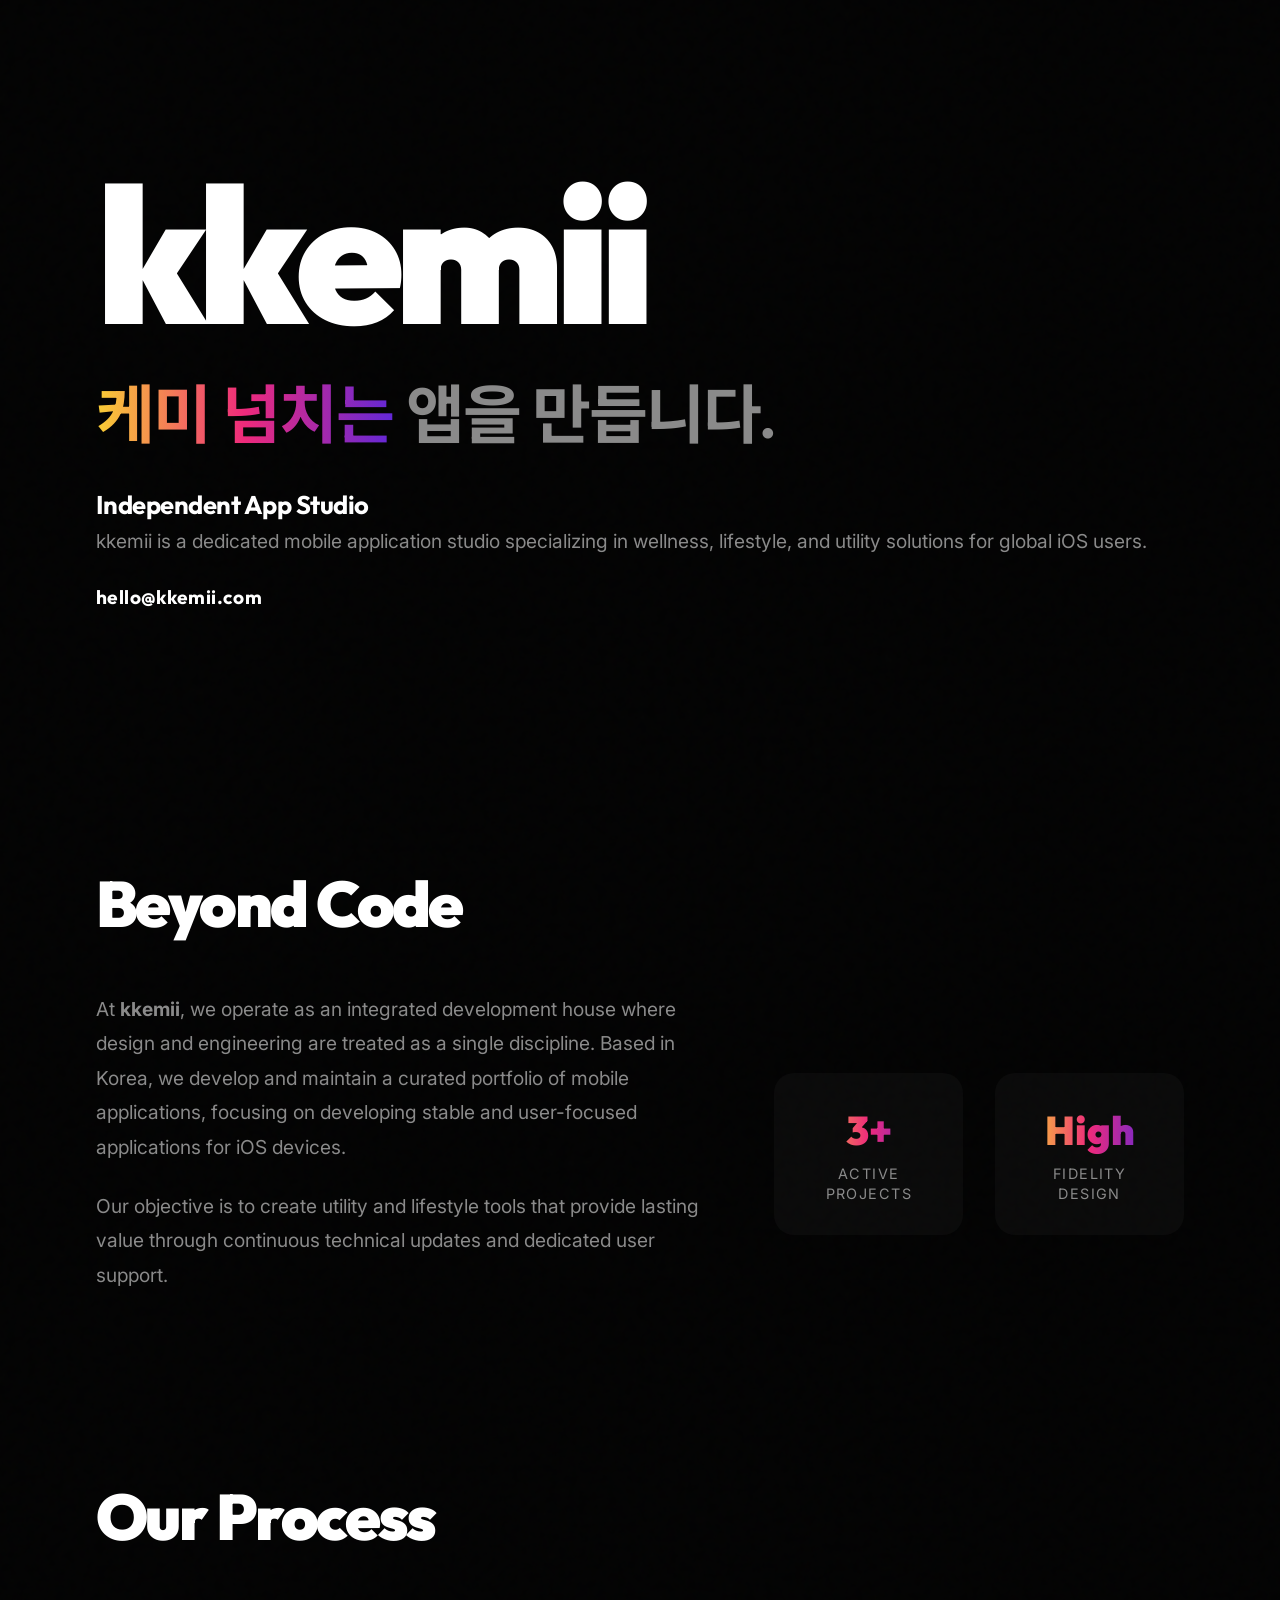
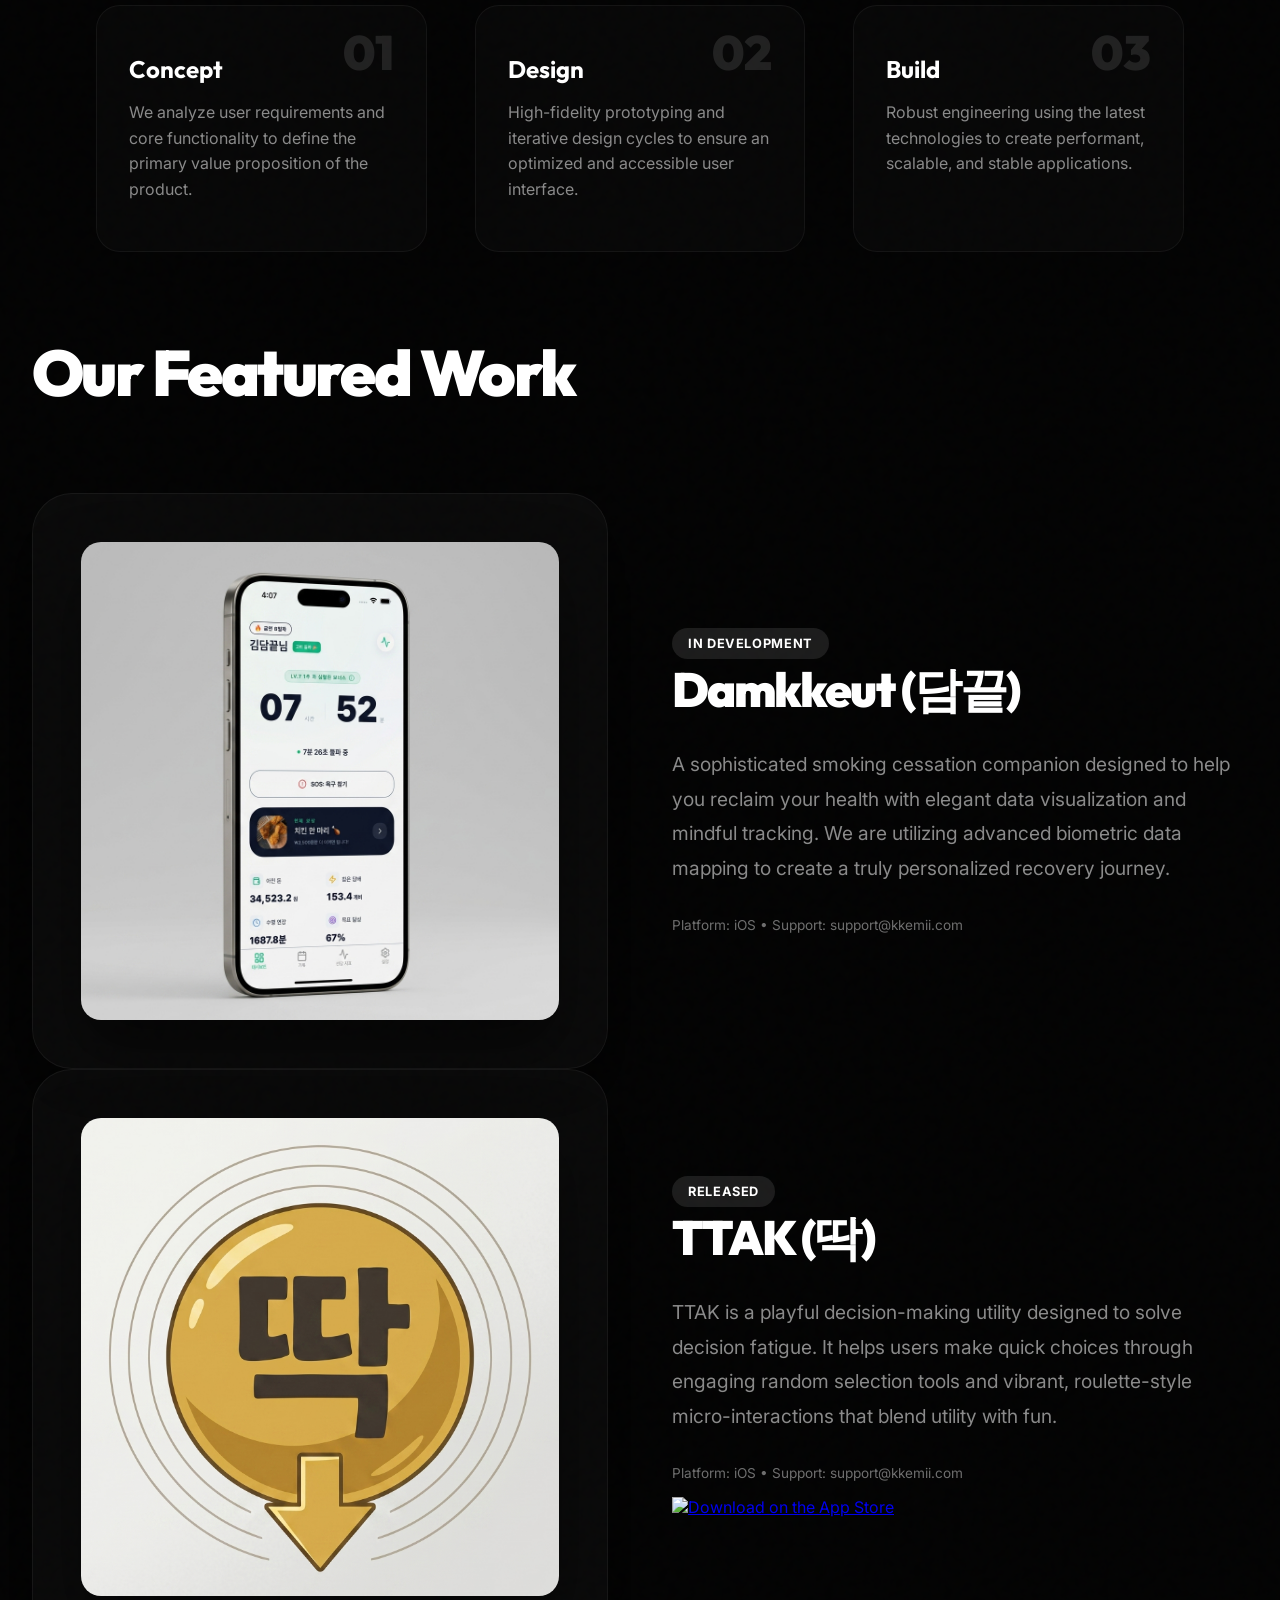
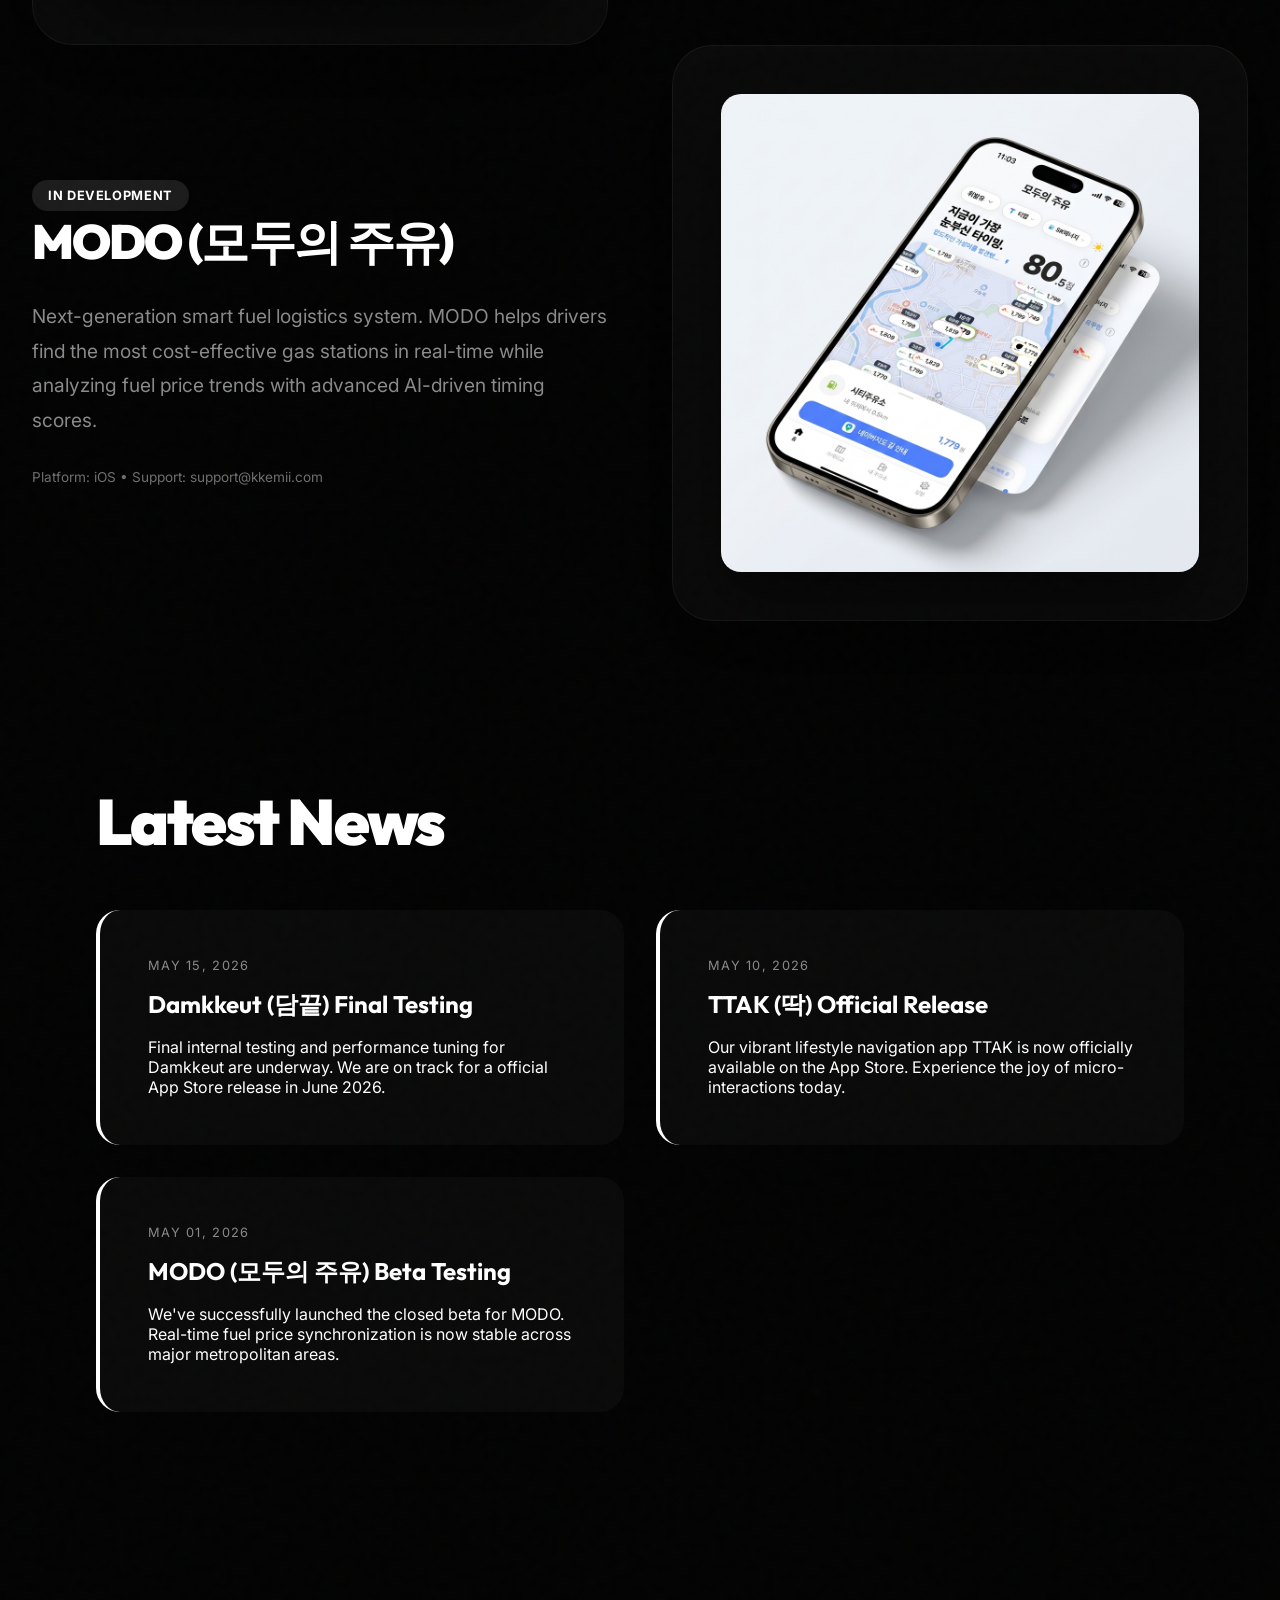
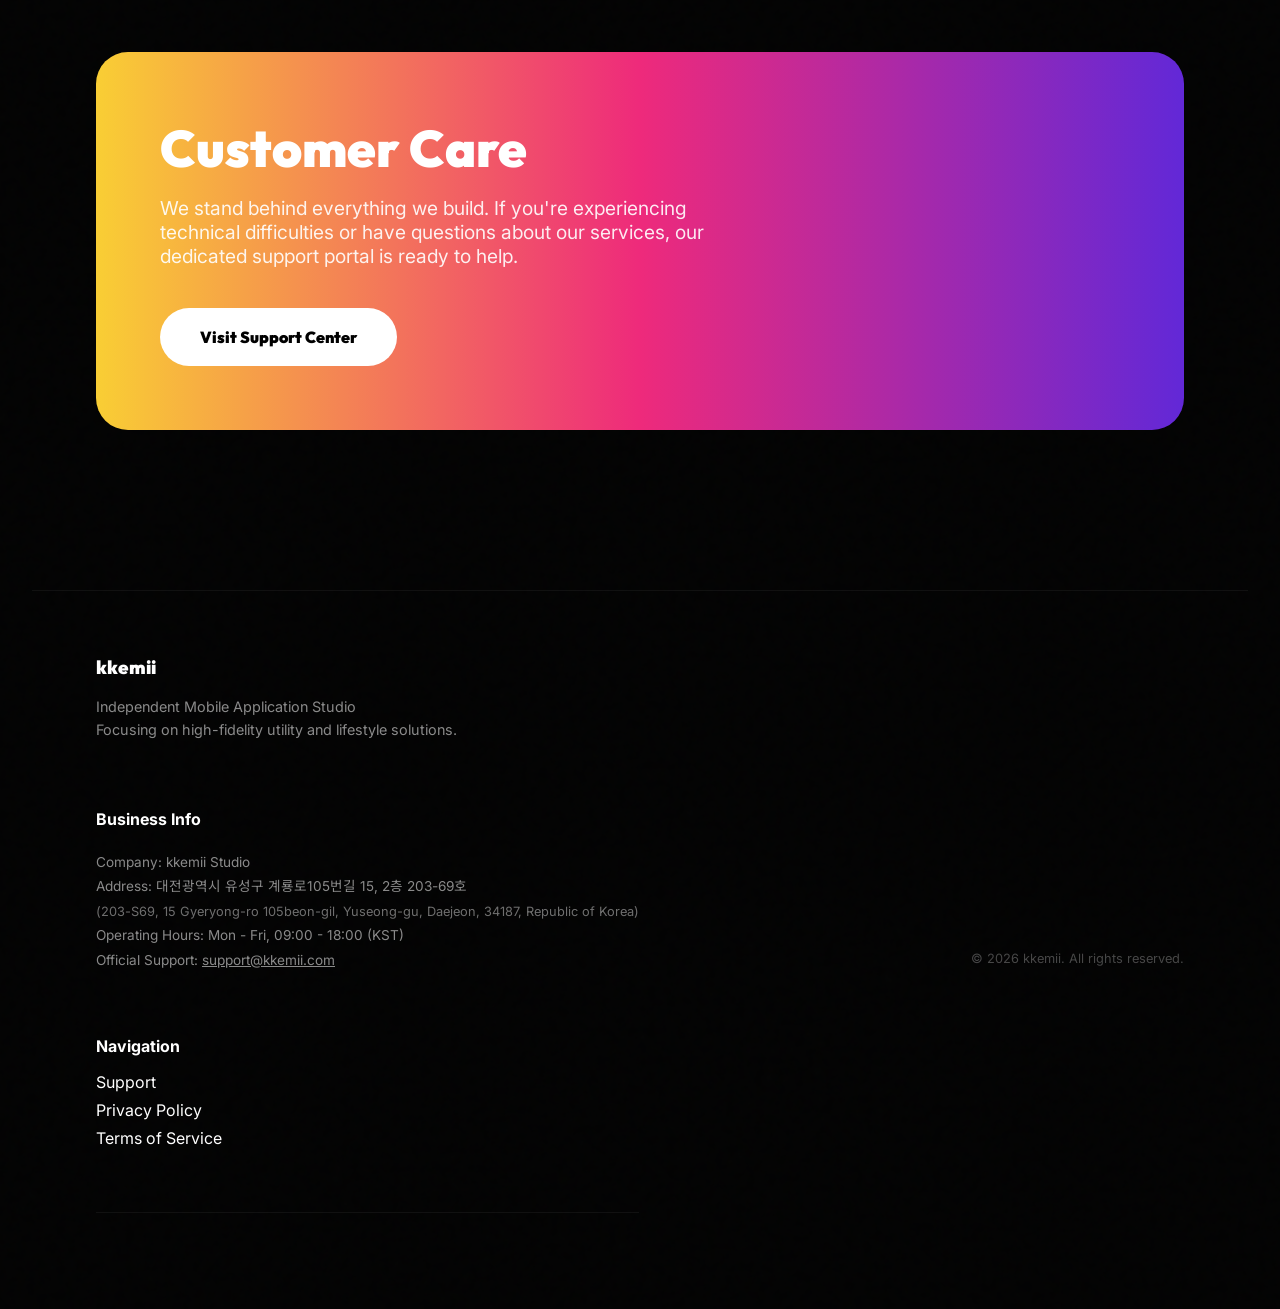
==== commit 9bf6fb37: "chore: update website description and apply minor formatting changes to index.html" ====
--- a/index.html
+++ b/index.html
@@ -1,5 +1,6 @@
 <!DOCTYPE html>
 <html lang="ko">
+
 <head>
     <meta charset="UTF-8">
     <meta name="viewport" content="width=device-width, initial-scale=1.0">
@@ -9,15 +10,19 @@
     <title>kkemii | App Development Studio</title>
     <link rel="preconnect" href="https://fonts.googleapis.com">
     <link rel="preconnect" href="https://fonts.gstatic.com" crossorigin>
-    <link href="https://fonts.googleapis.com/css2?family=Inter:wght@400;700;900&family=Outfit:wght@400;700;900&family=Noto+Sans+KR:wght@400;700;900&display=swap" rel="stylesheet">
-    <link rel="stylesheet" href="index.css?v=2.0.5">
-    <link rel="icon" type="image/png" href="favicon.png?v=2.0.5">
-    <link rel="apple-touch-icon" href="favicon.png?v=2.0.5">
-    <meta name="description" content="kkemii - 케미 넘치는 앱을 만듭니다. Independent App Studio.">
+    <link
+        href="https://fonts.googleapis.com/css2?family=Inter:wght@400;700;900&family=Outfit:wght@400;700;900&family=Noto+Sans+KR:wght@400;700;900&display=swap"
+        rel="stylesheet">
+    <link rel="stylesheet" href="index.css?v=2.0.4">
+    <link rel="icon" type="image/png" href="favicon.png?v=2.0.4">
+    <link rel="apple-touch-icon" href="favicon.png?v=2.0.4">
+    <!-- Meta tags for SEO and sharing -->
+    <meta name="description" content="kkemii - 케미 넘치는 앱을 만듭니다. Boutique App Studio.">
 </head>
+
 <body>
     <div class="cursor-glow"></div>
-    
+
     <main>
         <section class="hero">
             <h1 class="logo fade-up" style="--delay: 0.1s">kkemii</h1>
@@ -29,7 +34,8 @@
         <section class="info">
             <div class="info-content fade-up" style="--delay: 0.5s">
                 <h2>Independent App Studio</h2>
-                <p>kkemii is a dedicated mobile application studio specializing in wellness, lifestyle, and utility solutions for global iOS users.</p>
+                <p>kkemii is a dedicated mobile application studio specializing in wellness, lifestyle, and utility
+                    solutions for global iOS users.</p>
                 <div class="contact">
                     <a href="mailto:hello@kkemii.com" class="contact-link">hello@kkemii.com</a>
                 </div>
@@ -41,20 +47,24 @@
                 <h2 class="section-title">Beyond Code</h2>
                 <div class="about-grid">
                     <div class="about-text">
-                        <p>At <strong>kkemii</strong>, we operate as an integrated development house where design and engineering are treated as a single discipline. Based in Korea, we develop and maintain a curated portfolio of mobile applications, focusing on developing stable and user-focused applications for iOS devices.</p>
-                        <p>Our objective is to create utility and lifestyle tools that provide lasting value through continuous technical updates and dedicated user support.</p>
+                        <p>At <strong>kkemii</strong>, we operate as an integrated development house where design and
+                    engineering are treated as a single discipline. Based in Korea, we develop and maintain a curated
+                    portfolio of mobile applications, focusing on developing stable and user-focused applications for
+                    iOS devices.</p>
+                <p>Our objective is to create utility and lifestyle tools that provide lasting value through continuous
+                    technical updates and dedicated user support.</p>
                     </div>
                     <div class="about-stats">
-                        <div class="stat-item">
-                            <span class="stat-value">3+</span>
-                            <span class="stat-label">Active Projects</span>
-                        </div>
-                        <div class="stat-item">
-                            <span class="stat-value">High</span>
-                            <span class="stat-label">Fidelity Design</span>
-                        </div>
-                    </div>
-                </div>
+                    <div class="stat-item">
+                        <span class="stat-value">3+</span>
+                        <span class="stat-label">Active Projects</span>
+                    </div>
+                    <div class="stat-item">
+                        <span class="stat-value">High</span>
+                        <span class="stat-label">Fidelity Design</span>
+                    </div>
+                </div>
+            </div>
             </div>
         </section>
 
@@ -64,17 +74,20 @@
                 <div class="process-step">
                     <span class="step-num">01</span>
                     <h3>Concept</h3>
-                    <p>We analyze user requirements and core functionality to define the primary value proposition of the product.</p>
+                    <p>We analyze user requirements and core functionality to define the primary value proposition of
+                        the product.</p>
                 </div>
                 <div class="process-step">
                     <span class="step-num">02</span>
                     <h3>Design</h3>
-                    <p>High-fidelity prototyping and iterative design cycles to ensure an optimized and accessible user interface.</p>
+                    <p>High-fidelity prototyping and iterative design cycles to ensure an optimized and accessible user
+                        interface.</p>
                 </div>
                 <div class="process-step">
                     <span class="step-num">03</span>
                     <h3>Build</h3>
-                    <p>Robust engineering using the latest technologies to create performant, scalable, and stable applications.</p>
+                    <p>Robust engineering using the latest technologies to create performant, scalable, and stable
+                        applications.</p>
                 </div>
             </div>
         </section>
@@ -89,45 +102,56 @@
                     <div class="app-details">
                         <span class="app-status">In Development</span>
                         <h3>Damkkeut (담끝)</h3>
-                        <p>A sophisticated smoking cessation companion designed to help you reclaim your health with elegant data visualization and mindful tracking. We are utilizing advanced biometric data mapping to create a truly personalized recovery journey.</p>
-                        <div class="app-meta" style="margin-top: 1rem; font-size: 0.85rem; color: var(--text-secondary); opacity: 0.8;">
+                        <p>A sophisticated smoking cessation companion designed to help you reclaim your health with
+                            elegant data visualization and mindful tracking. We are utilizing advanced biometric data
+                            mapping to create a truly personalized recovery journey.</p>
+                        <div class="app-meta"
+                            style="margin-top: 1rem; font-size: 0.85rem; color: var(--text-secondary); opacity: 0.8;">
                             <span>Platform: iOS</span> • <span>Support: support@kkemii.com</span>
                         </div>
                     </div>
                 </div>
-
-                <div class="app-item fade-up" style="--delay: 0.2s">
-                    <div class="app-image">
-                        <img src="ttak_logo.png?v=2.0.1" alt="TTAK Logo">
-                    </div>
-                    <div class="app-details">
-                        <span class="app-status">Released</span>
-                        <h3>TTAK (딱)</h3>
-                        <p>TTAK is a playful decision-making utility designed to solve decision fatigue. It helps users make quick choices through engaging random selection tools and vibrant, roulette-style micro-interactions that blend utility with fun.</p>
-                        <div class="app-meta" style="margin-top: 1rem; font-size: 0.85rem; color: var(--text-secondary); opacity: 0.8;">
-                            <span>Platform: iOS</span> • <span>Support: support@kkemii.com</span>
-                        </div>
-                        <div class="app-store-link">
-                            <a href="https://apps.apple.com/kr/app/%EB%94%B1-%EC%A0%95%ED%95%B4%EB%93%9C%EB%A6%BC-%EA%B2%B0%EC%A0%95%EC%9E%A5%EC%95%A0-%ED%95%B4%EA%B2%B0-%EB%A3%B0%EB%A0%9B-%EB%9E%9C%EB%8D%A4-%EB%B3%B5%EB%B6%88%EB%B3%B5/id6764159855" target="_blank" rel="noopener noreferrer">
-                                <img src="https://tools.applemediaservices.com/api/badges/download-on-the-app-store/black/en-us?size=250x83&amp;releaseDate=1731628800" alt="Download on the App Store" style="height: 40px;">
-                            </a>
-                        </div>
-                    </div>
-                </div>
-
-                <div class="app-item fade-up" style="--delay: 0.4s">
-                    <div class="app-image">
-                        <img src="modo_app.png?v=2.0.1" alt="MODO App Mockup">
-                    </div>
-                    <div class="app-details">
-                        <span class="app-status">In Development</span>
-                        <h3>MODO (모두의 주유)</h3>
-                        <p>Next-generation smart fuel logistics system. MODO helps drivers find the most cost-effective gas stations in real-time while analyzing fuel price trends with advanced AI-driven timing scores.</p>
-                        <div class="app-meta" style="margin-top: 1rem; font-size: 0.85rem; color: var(--text-secondary); opacity: 0.8;">
-                            <span>Platform: iOS</span> • <span>Support: support@kkemii.com</span>
-                        </div>
-                    </div>
-                </div>
+            </div>
+            <div class="app-item fade-up" style="--delay: 0.2s">
+                <div class="app-image">
+                    <img src="ttak_logo.png?v=2.0.1" alt="TTAK Logo">
+                </div>
+                <div class="app-details">
+                    <span class="app-status">Released</span>
+                    <h3>TTAK (딱)</h3>
+                    <p>TTAK is a playful decision-making utility designed to solve decision fatigue. It helps users make
+                        quick choices through engaging random selection tools and vibrant, roulette-style
+                        micro-interactions that blend utility with fun.</p>
+                    <div class="app-meta"
+                        style="margin-top: 1rem; font-size: 0.85rem; color: var(--text-secondary); opacity: 0.8;">
+                        <span>Platform: iOS</span> • <span>Support: support@kkemii.com</span>
+                    </div>
+                    <div class="app-store-link">
+                        <a href="https://apps.apple.com/kr/app/%EB%94%B1-%EC%A0%95%ED%95%B4%EB%93%9C%EB%A6%BC-%EA%B2%B0%EC%A0%95%EC%9E%A5%EC%95%A0-%ED%95%B4%EA%B2%B0-%EB%A3%B0%EB%A0%9B-%EB%9E%9C%EB%8D%A4-%EB%B3%B5%EB%B6%88%EB%B3%B5/id6764159855"
+                            target="_blank" rel="noopener noreferrer">
+                            <img src="https://tools.applemediaservices.com/api/badges/download-on-the-app-store/black/en-us?size=250x83&amp;releaseDate=1731628800"
+                                alt="Download on the App Store" style="height: 40px;">
+                        </a>
+                    </div>
+                </div>
+            </div>
+            <div class="app-item fade-up" style="--delay: 0.4s">
+                <div class="app-image">
+                    <img src="modo_app.png?v=2.0.1" alt="MODO App Mockup">
+                </div>
+                <div class="app-details">
+                    <span class="app-status">In Development</span>
+                    <h3>MODO (모두의 주유)</h3>
+                    <p>Next-generation smart fuel logistics system. MODO helps drivers find the most cost-effective gas
+                        stations in real-time while analyzing fuel price trends with advanced AI-driven timing scores.
+                    </p>
+                    <div class="app-meta"
+                        style="margin-top: 1rem; font-size: 0.85rem; color: var(--text-secondary); opacity: 0.8;">
+                        <span>Platform: iOS</span> • <span>Support: support@kkemii.com</span>
+                    </div>
+                </div>
+            </div>
+            </div>
             </div>
         </section>
 
@@ -137,17 +161,20 @@
                 <div class="news-card highlight">
                     <span class="news-date">May 15, 2026</span>
                     <h3>Damkkeut (담끝) Final Testing</h3>
-                    <p>Final internal testing and performance tuning for Damkkeut are underway. We are on track for a official App Store release in June 2026.</p>
+                    <p>Final internal testing and performance tuning for Damkkeut are underway. We are on track for a
+                        official App Store release in June 2026.</p>
                 </div>
                 <div class="news-card">
                     <span class="news-date">May 10, 2026</span>
                     <h3>TTAK (딱) Official Release</h3>
-                    <p>Our vibrant decision-making utility TTAK is now officially available on the App Store. Experience the joy of micro-interactions today.</p>
+                    <p>Our vibrant lifestyle navigation app TTAK is now officially available on the App Store.
+                        Experience the joy of micro-interactions today.</p>
                 </div>
                 <div class="news-card">
                     <span class="news-date">May 01, 2026</span>
                     <h3>MODO (모두의 주유) Beta Testing</h3>
-                    <p>We've successfully launched the closed beta for MODO. Real-time fuel price synchronization is now stable across major metropolitan areas.</p>
+                    <p>We've successfully launched the closed beta for MODO. Real-time fuel price synchronization is now
+                        stable across major metropolitan areas.</p>
                 </div>
             </div>
         </section>
@@ -155,24 +182,44 @@
         <section class="support-section" id="support">
             <div class="support-container fade-up">
                 <h2>Customer Care</h2>
-                <p>We stand behind everything we build. If you're experiencing technical difficulties or have questions about our services, our dedicated support portal is ready to help.</p>
+                <p>We stand behind everything we build. If you're experiencing technical difficulties or have questions
+                    about our services, our dedicated support portal is ready to help.</p>
                 <a href="support.html" class="support-btn">Visit Support Center</a>
             </div>
         </section>
 
         <footer>
-            <div class="footer-links">
-                <a href="support.html">Support</a>
-                <a href="privacy.html">Privacy Policy</a>
-                <a href="terms.html">Terms of Service</a>
-            </div>
-            <div class="business-info" style="margin-top: 2rem; font-size: 0.85rem; opacity: 0.6; line-height: 1.6;">
-                <p>Company: kkemii Studio | Representative: [Your Name]</p>
-                <p>Address: 대전광역시 유성구 계룡로105번길 15, 2층 203-69호</p>
-                <p>(203-S69, 15 Gyeryong-ro 105beon-gil, Yuseong-gu, Daejeon, 34187, Republic of Korea)</p>
-                <p>Operating Hours: Mon - Fri, 09:00 - 18:00 (KST)</p>
-            </div>
-            <div class="copyright" style="margin-top: 2rem;">
+            <div class="footer-grid container"
+                style="display: grid; grid-template-columns: repeat(auto-fit, minmax(250px, 1fr)); gap: 4rem; padding-bottom: 4rem; border-bottom: 1px solid rgba(255,255,255,0.05);">
+                <div class="footer-info">
+                    <h3 style="font-family: 'Outfit', sans-serif; font-weight: 900; margin-bottom: 1rem;">kkemii</h3>
+                    <p style="font-size: 0.9rem; color: var(--text-secondary); line-height: 1.6;">
+                        Independent Mobile Application Studio<br>
+                        Focusing on high-fidelity utility and lifestyle solutions.
+                    </p>
+                </div>
+                <div class="footer-business"
+                    style="font-size: 0.85rem; color: var(--text-secondary); line-height: 1.8;">
+                    <h4 style="color: var(--text-primary); margin-bottom: 1rem; font-size: 1rem;">Business Info</h4>
+                    <p>Company: kkemii Studio</p>
+                    <p>Address: 대전광역시 유성구 계룡로105번길 15, 2층 203-69호<br>
+                        <span style="font-size: 0.8rem; opacity: 0.8;">(203-S69, 15 Gyeryong-ro 105beon-gil, Yuseong-gu,
+                            Daejeon, 34187, Republic of Korea)</span>
+                    </p>
+                    <p>Operating Hours: Mon - Fri, 09:00 - 18:00 (KST)</p>
+                    <p>Official Support: <a href="mailto:support@kkemii.com"
+                            style="color: inherit;">support@kkemii.com</a></p>
+                </div>
+                <div class="footer-nav">
+                    <h4 style="color: var(--text-primary); margin-bottom: 1rem; font-size: 1rem;">Navigation</h4>
+                    <div style="display: flex; flex-direction: column; gap: 0.5rem;">
+                        <a href="support.html" style="color: inherit; text-decoration: none;">Support</a>
+                        <a href="privacy.html" style="color: inherit; text-decoration: none;">Privacy Policy</a>
+                        <a href="terms.html" style="color: inherit; text-decoration: none;">Terms of Service</a>
+                    </div>
+                </div>
+            </div>
+            <div class="copyright" style="padding-top: 3rem; opacity: 0.5; font-size: 0.8rem;">
                 &copy; 2026 kkemii. All rights reserved.
             </div>
         </footer>
@@ -180,4 +227,5 @@
 
     <script src="main.js"></script>
 </body>
+
 </html>
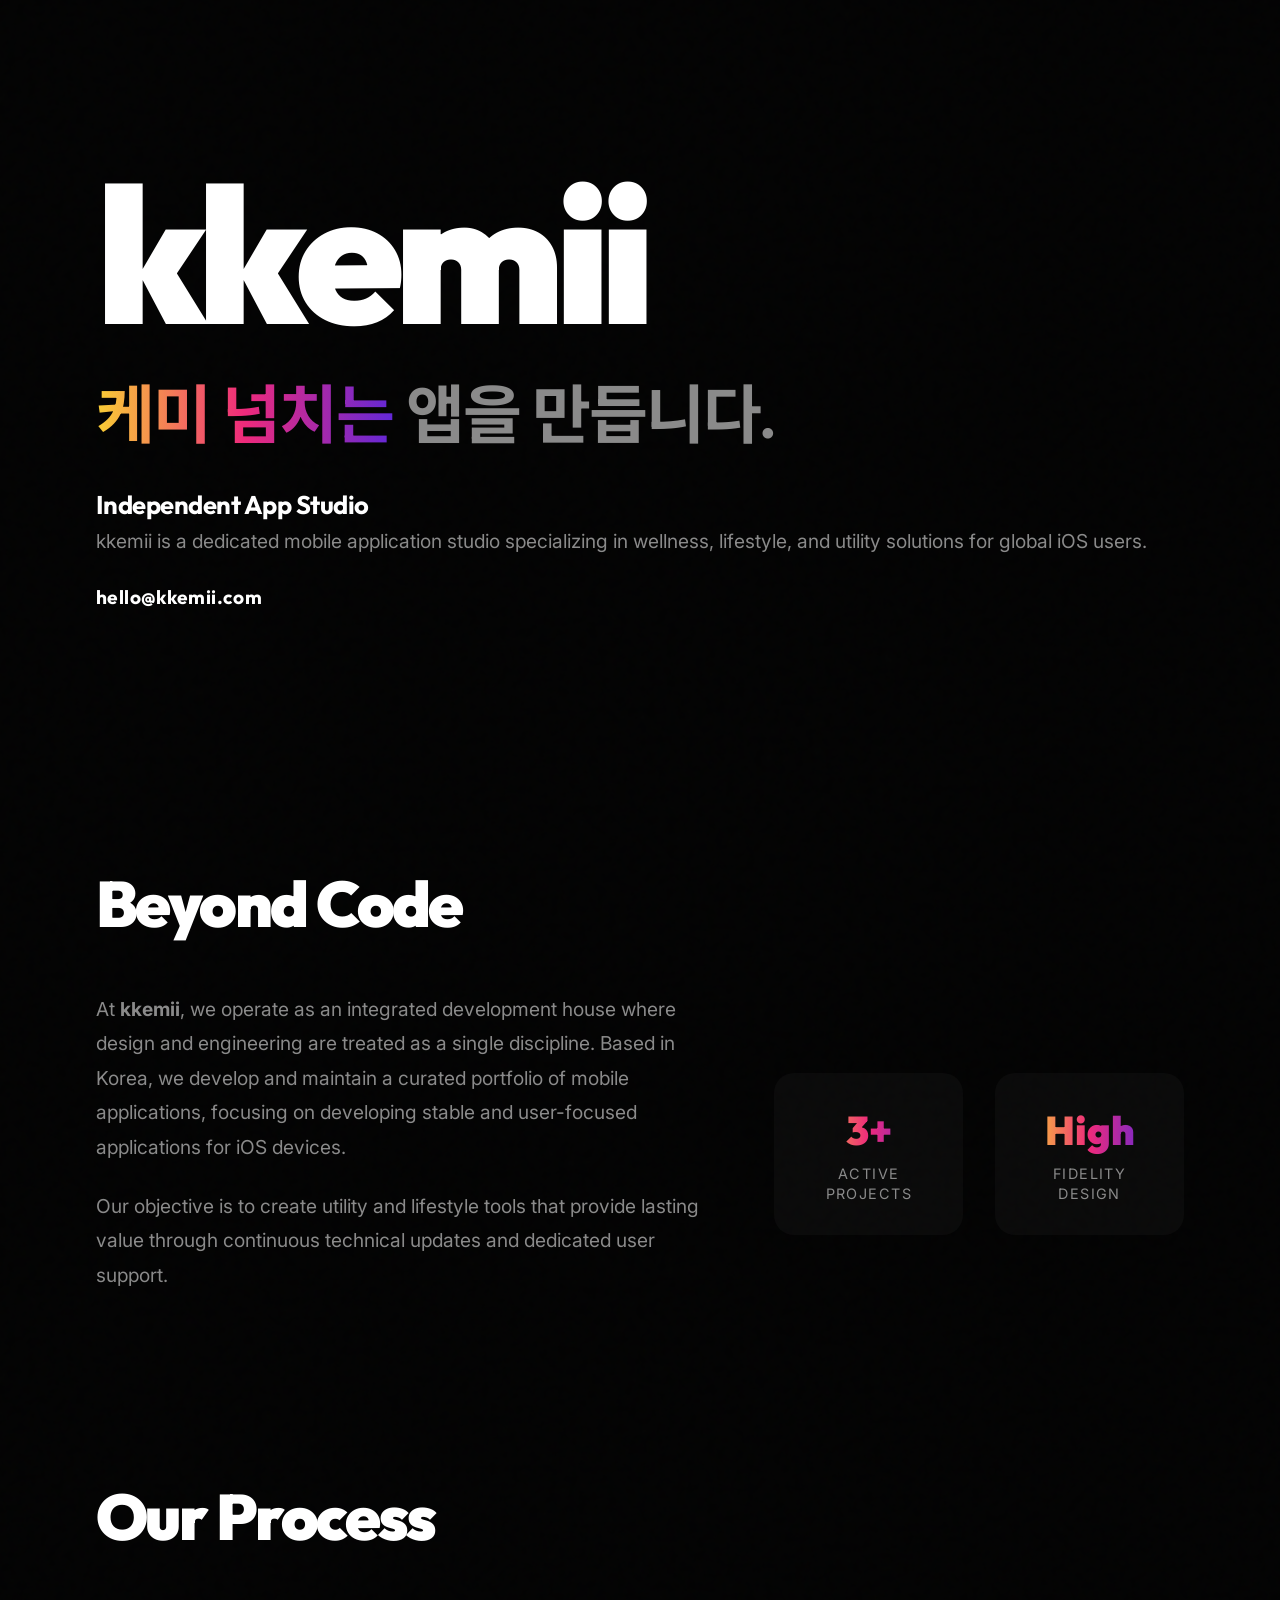
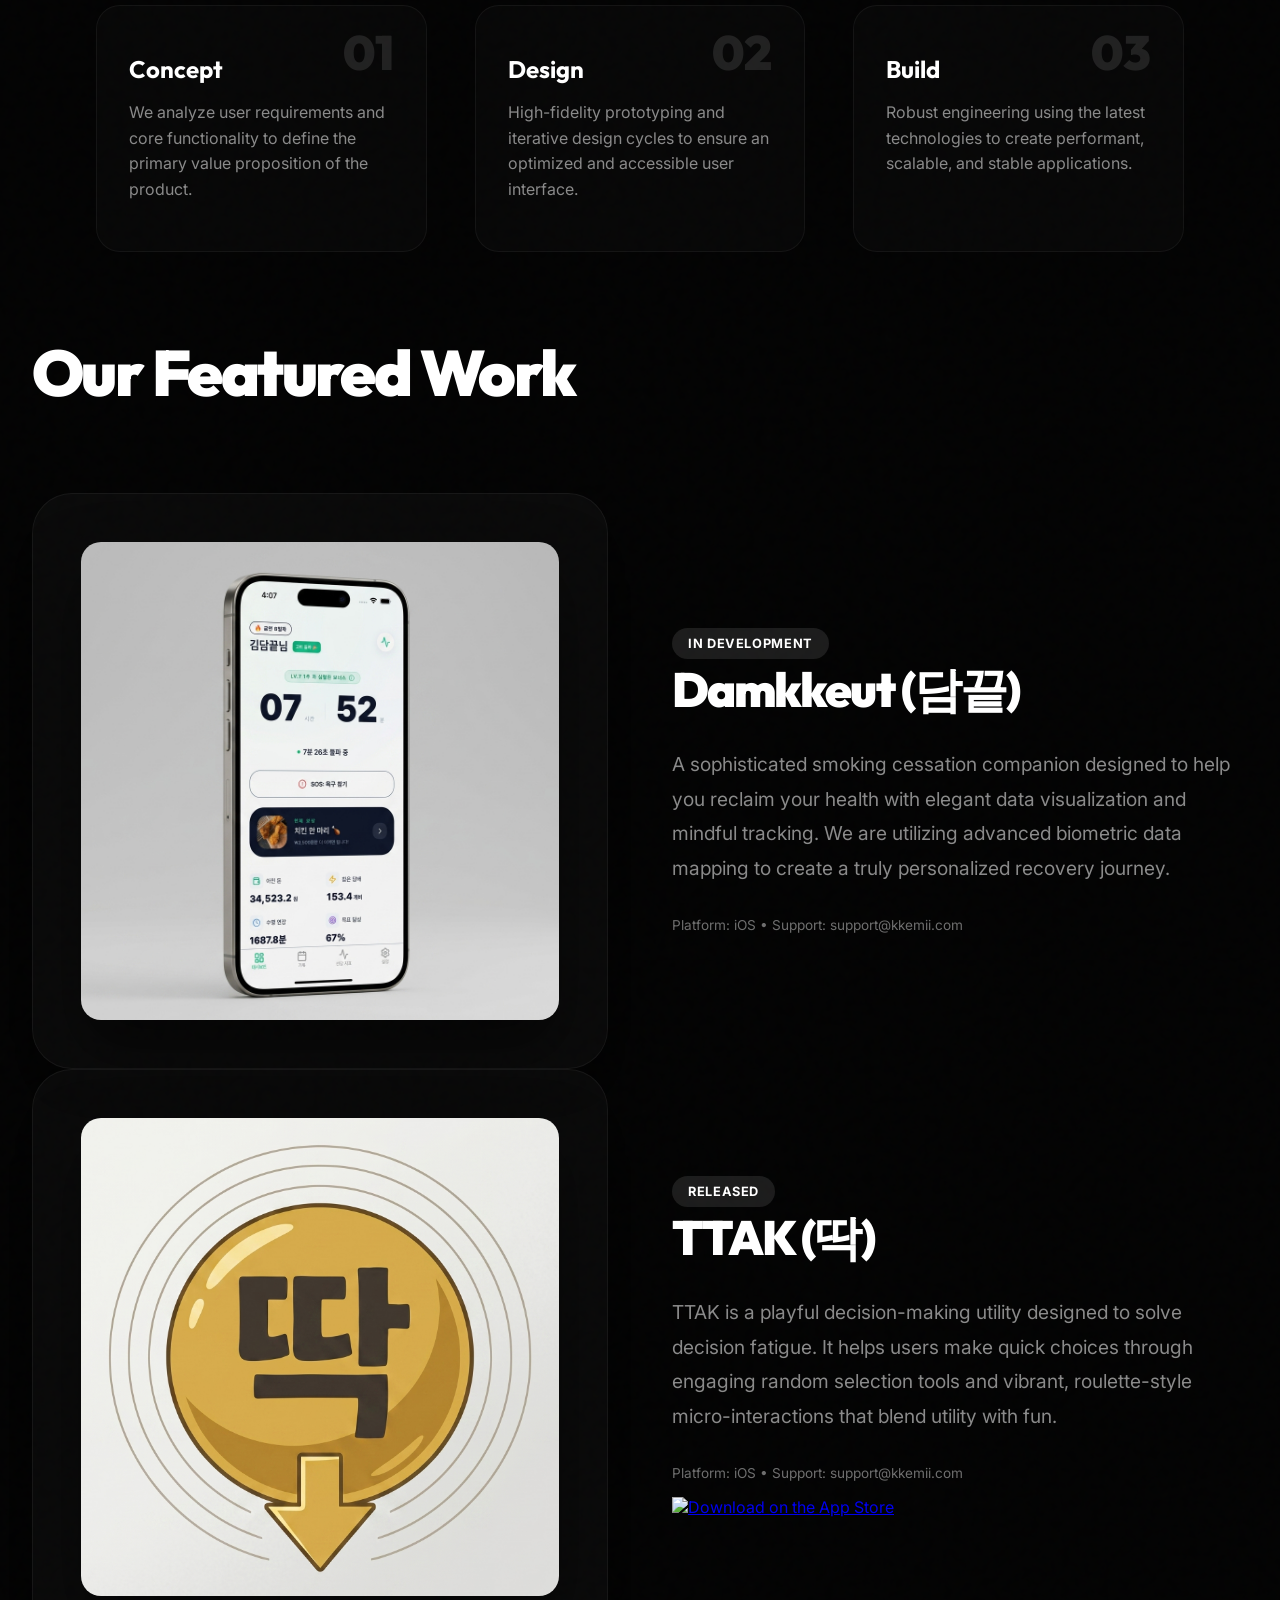
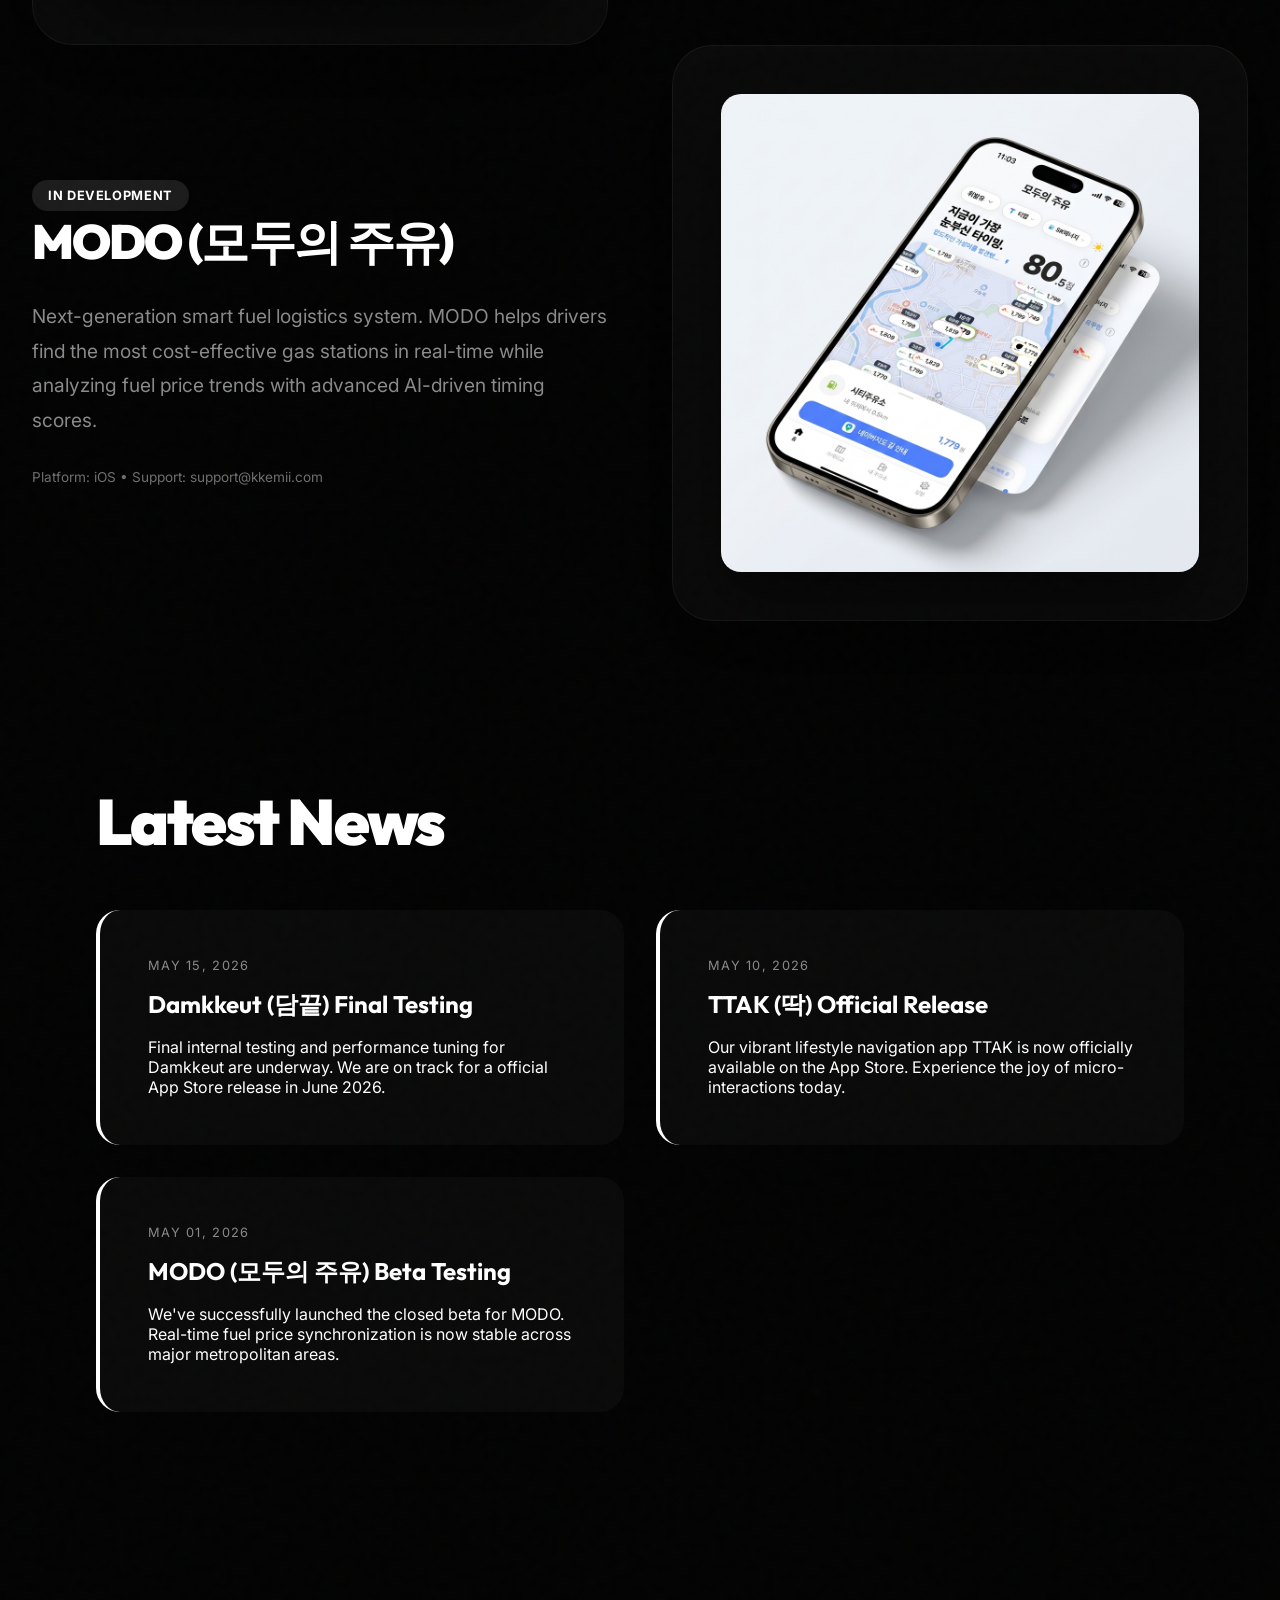
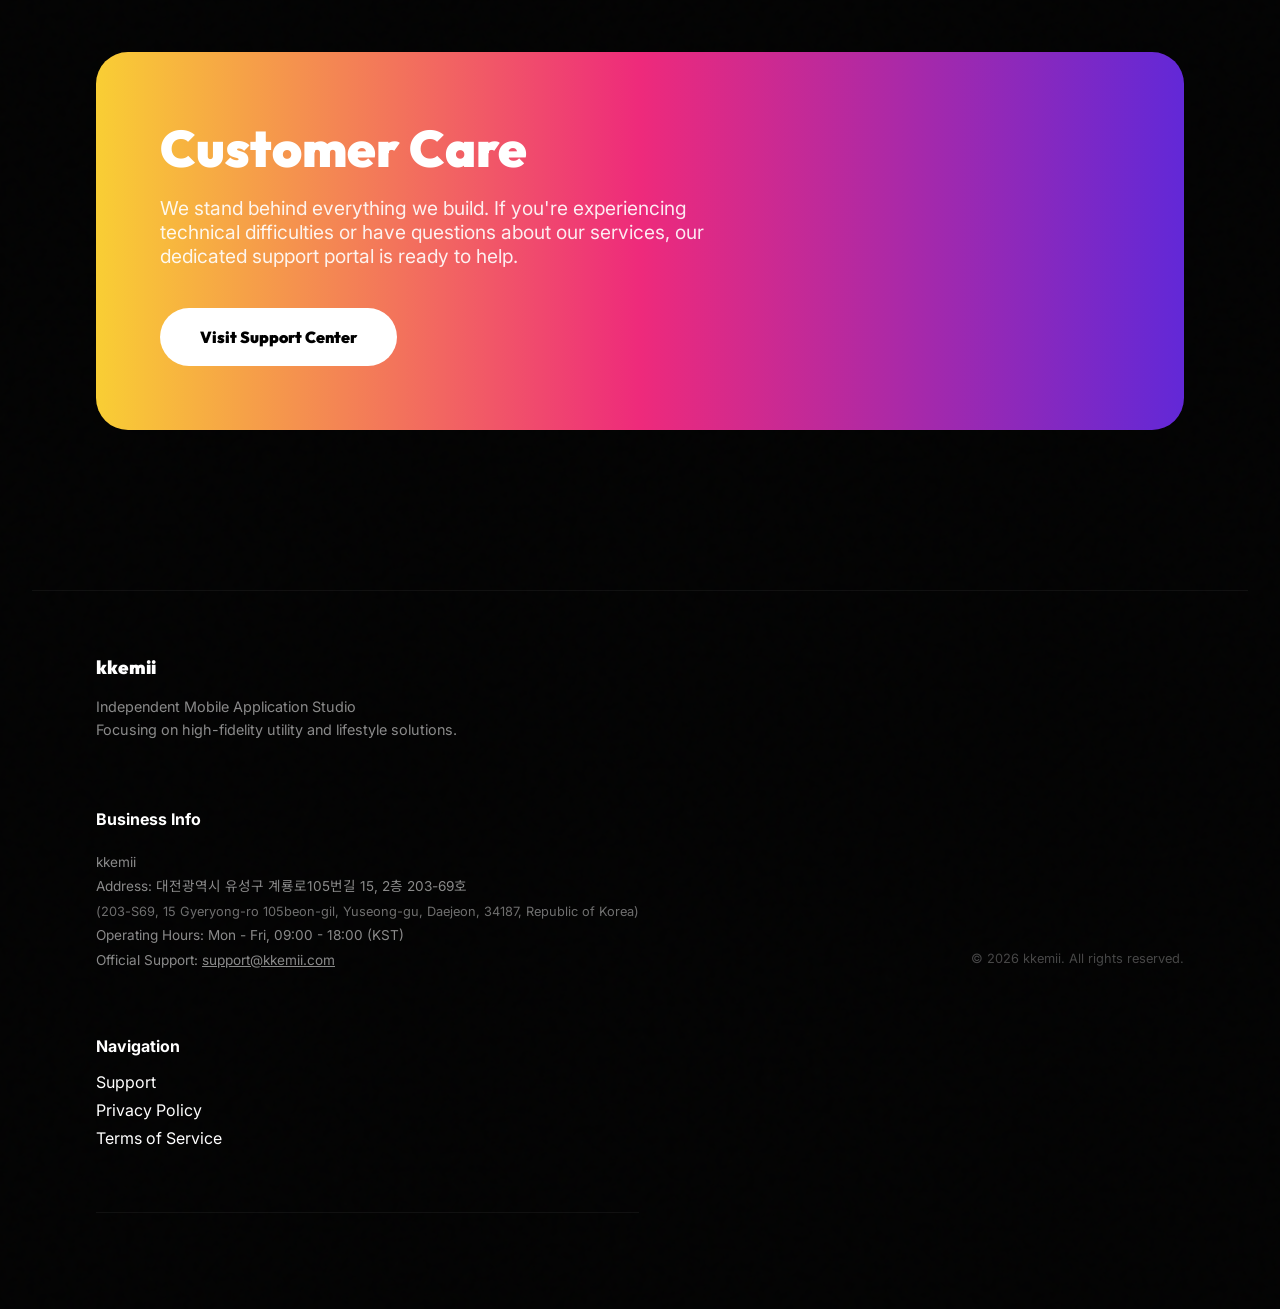
==== commit d768f45b: "style: update company name in footer business info" ====
--- a/index.html
+++ b/index.html
@@ -13,9 +13,9 @@
     <link
         href="https://fonts.googleapis.com/css2?family=Inter:wght@400;700;900&family=Outfit:wght@400;700;900&family=Noto+Sans+KR:wght@400;700;900&display=swap"
         rel="stylesheet">
-    <link rel="stylesheet" href="index.css?v=2.0.4">
-    <link rel="icon" type="image/png" href="favicon.png?v=2.0.4">
-    <link rel="apple-touch-icon" href="favicon.png?v=2.0.4">
+    <link rel="stylesheet" href="index.css?v=2.0.5">
+    <link rel="icon" type="image/png" href="favicon.png?v=2.0.5">
+    <link rel="apple-touch-icon" href="favicon.png?v=2.0.5">
     <!-- Meta tags for SEO and sharing -->
     <meta name="description" content="kkemii - 케미 넘치는 앱을 만듭니다. Boutique App Studio.">
 </head>
@@ -48,23 +48,26 @@
                 <div class="about-grid">
                     <div class="about-text">
                         <p>At <strong>kkemii</strong>, we operate as an integrated development house where design and
-                    engineering are treated as a single discipline. Based in Korea, we develop and maintain a curated
-                    portfolio of mobile applications, focusing on developing stable and user-focused applications for
-                    iOS devices.</p>
-                <p>Our objective is to create utility and lifestyle tools that provide lasting value through continuous
-                    technical updates and dedicated user support.</p>
+                            engineering are treated as a single discipline. Based in Korea, we develop and maintain a
+                            curated
+                            portfolio of mobile applications, focusing on developing stable and user-focused
+                            applications for
+                            iOS devices.</p>
+                        <p>Our objective is to create utility and lifestyle tools that provide lasting value through
+                            continuous
+                            technical updates and dedicated user support.</p>
                     </div>
                     <div class="about-stats">
-                    <div class="stat-item">
-                        <span class="stat-value">3+</span>
-                        <span class="stat-label">Active Projects</span>
-                    </div>
-                    <div class="stat-item">
-                        <span class="stat-value">High</span>
-                        <span class="stat-label">Fidelity Design</span>
-                    </div>
-                </div>
-            </div>
+                        <div class="stat-item">
+                            <span class="stat-value">3+</span>
+                            <span class="stat-label">Active Projects</span>
+                        </div>
+                        <div class="stat-item">
+                            <span class="stat-value">High</span>
+                            <span class="stat-label">Fidelity Design</span>
+                        </div>
+                    </div>
+                </div>
             </div>
         </section>
 
@@ -201,7 +204,7 @@
                 <div class="footer-business"
                     style="font-size: 0.85rem; color: var(--text-secondary); line-height: 1.8;">
                     <h4 style="color: var(--text-primary); margin-bottom: 1rem; font-size: 1rem;">Business Info</h4>
-                    <p>Company: kkemii Studio</p>
+                    <p>kkemii</p>
                     <p>Address: 대전광역시 유성구 계룡로105번길 15, 2층 203-69호<br>
                         <span style="font-size: 0.8rem; opacity: 0.8;">(203-S69, 15 Gyeryong-ro 105beon-gil, Yuseong-gu,
                             Daejeon, 34187, Republic of Korea)</span>
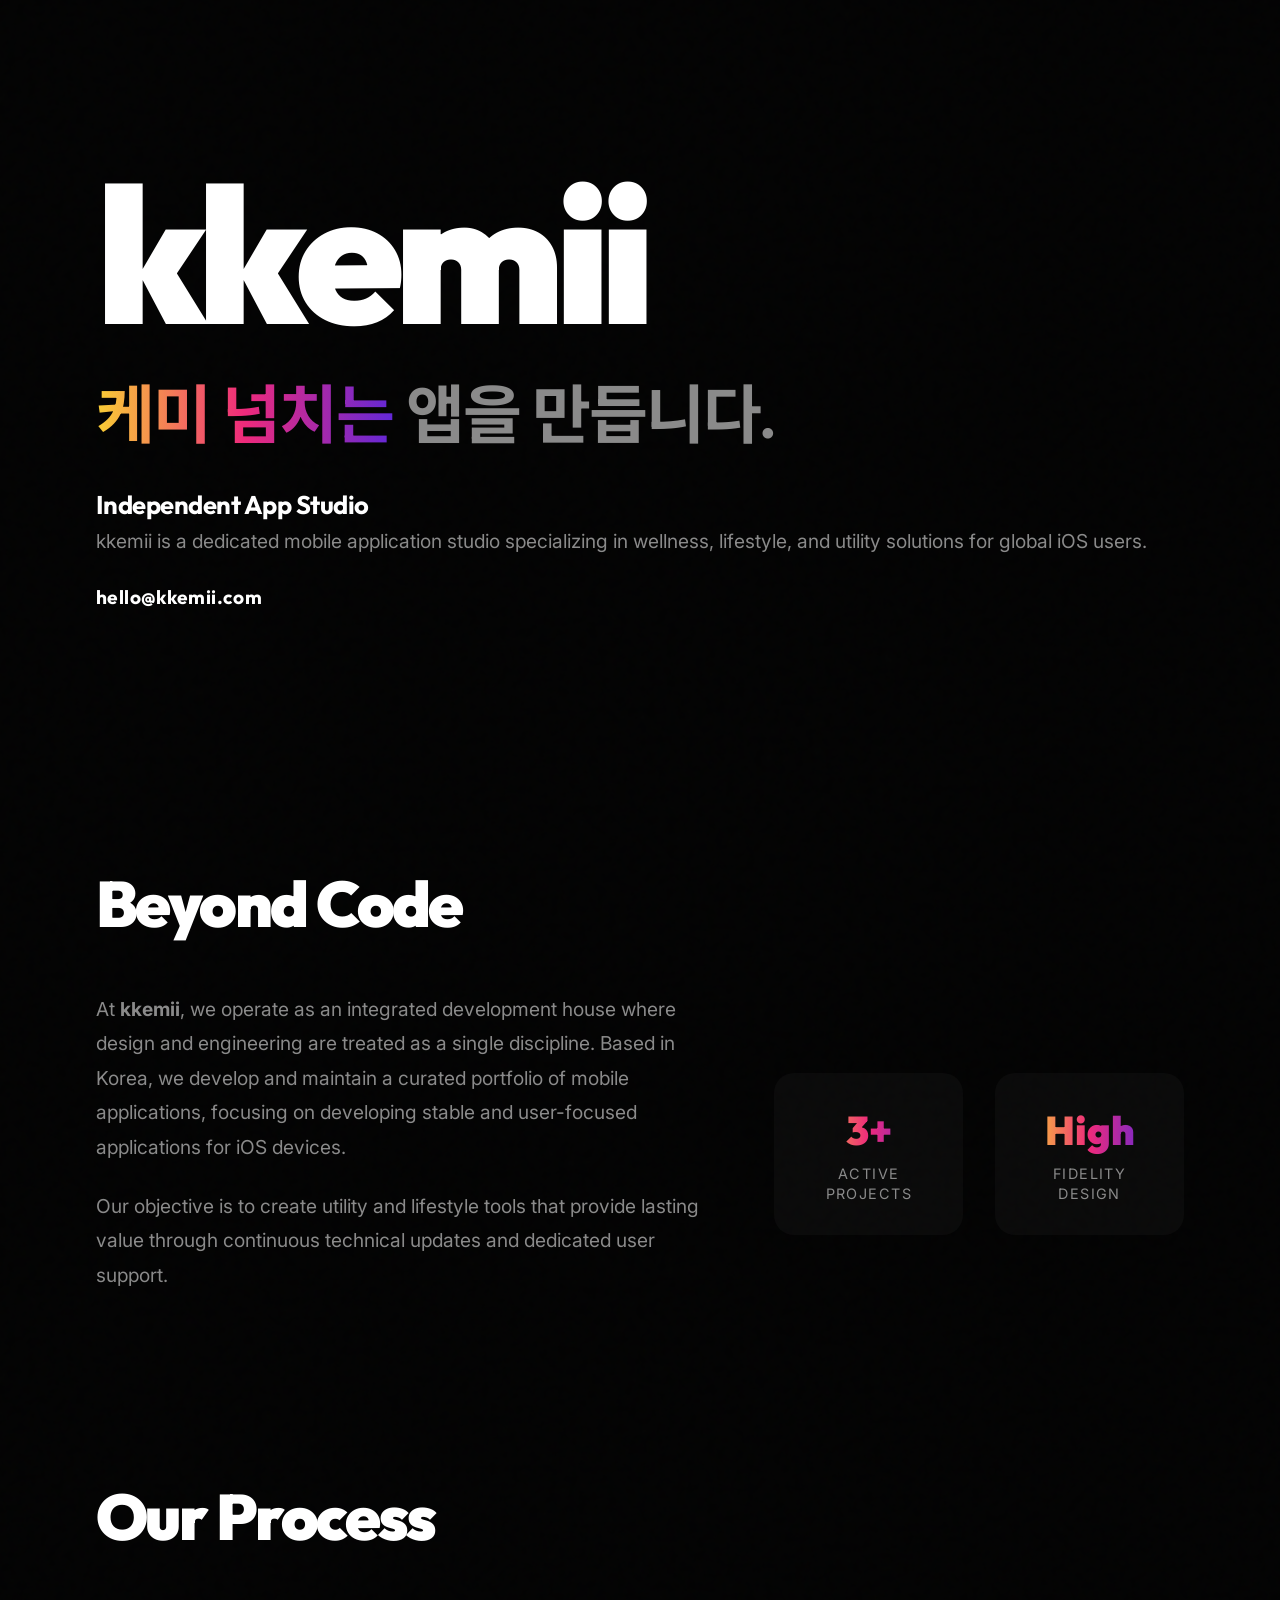
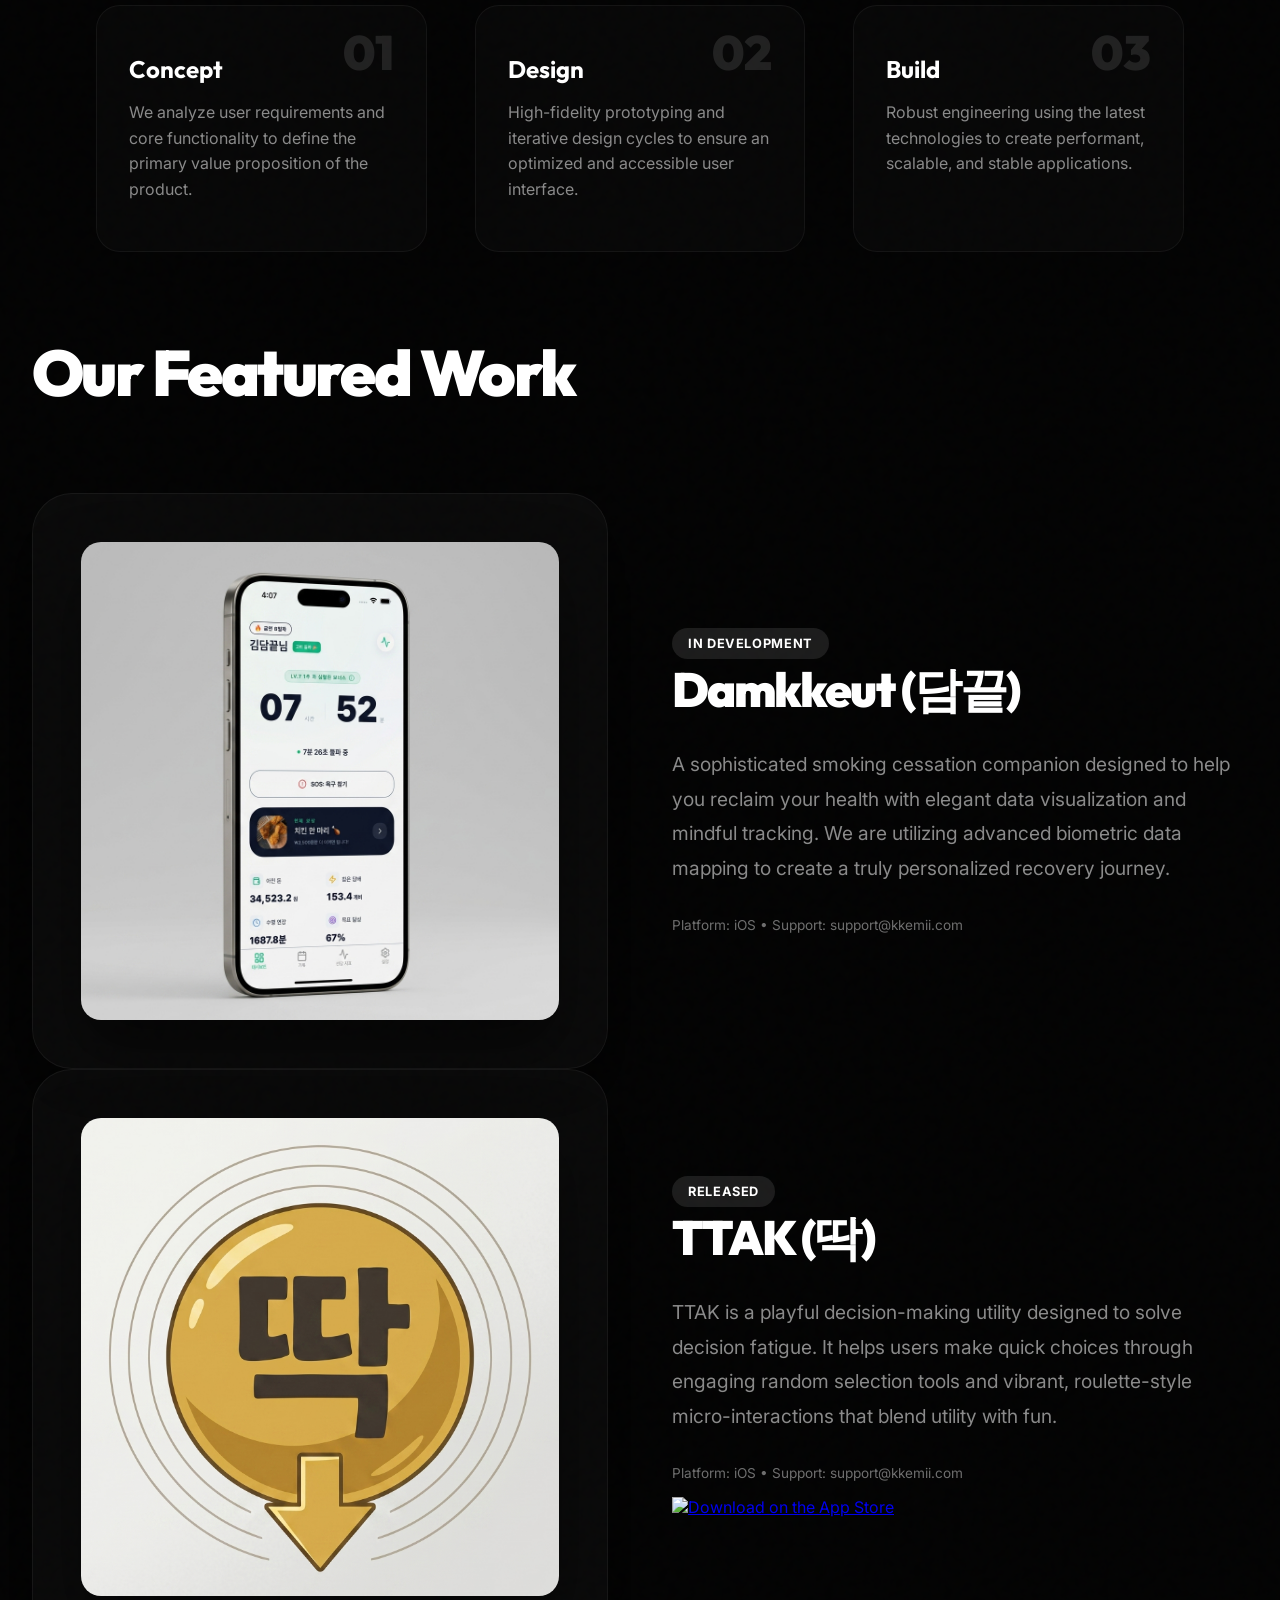
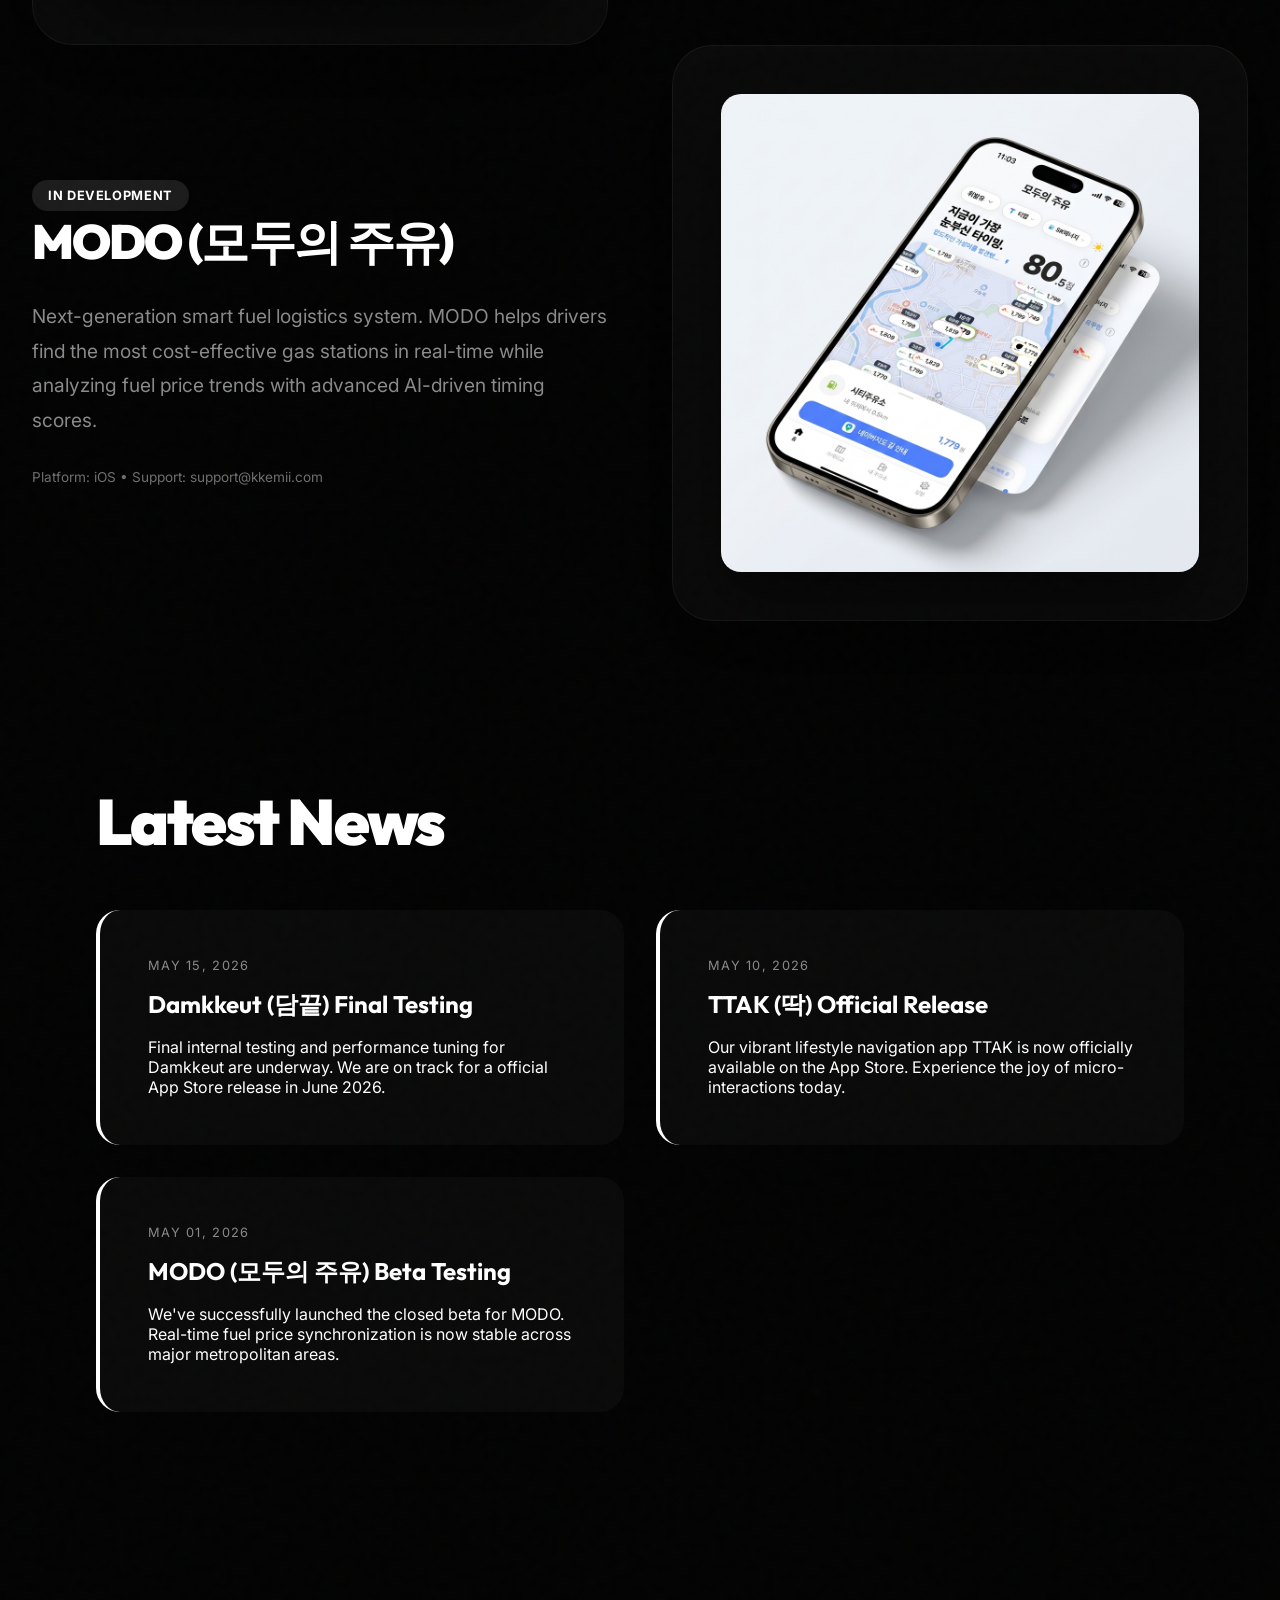
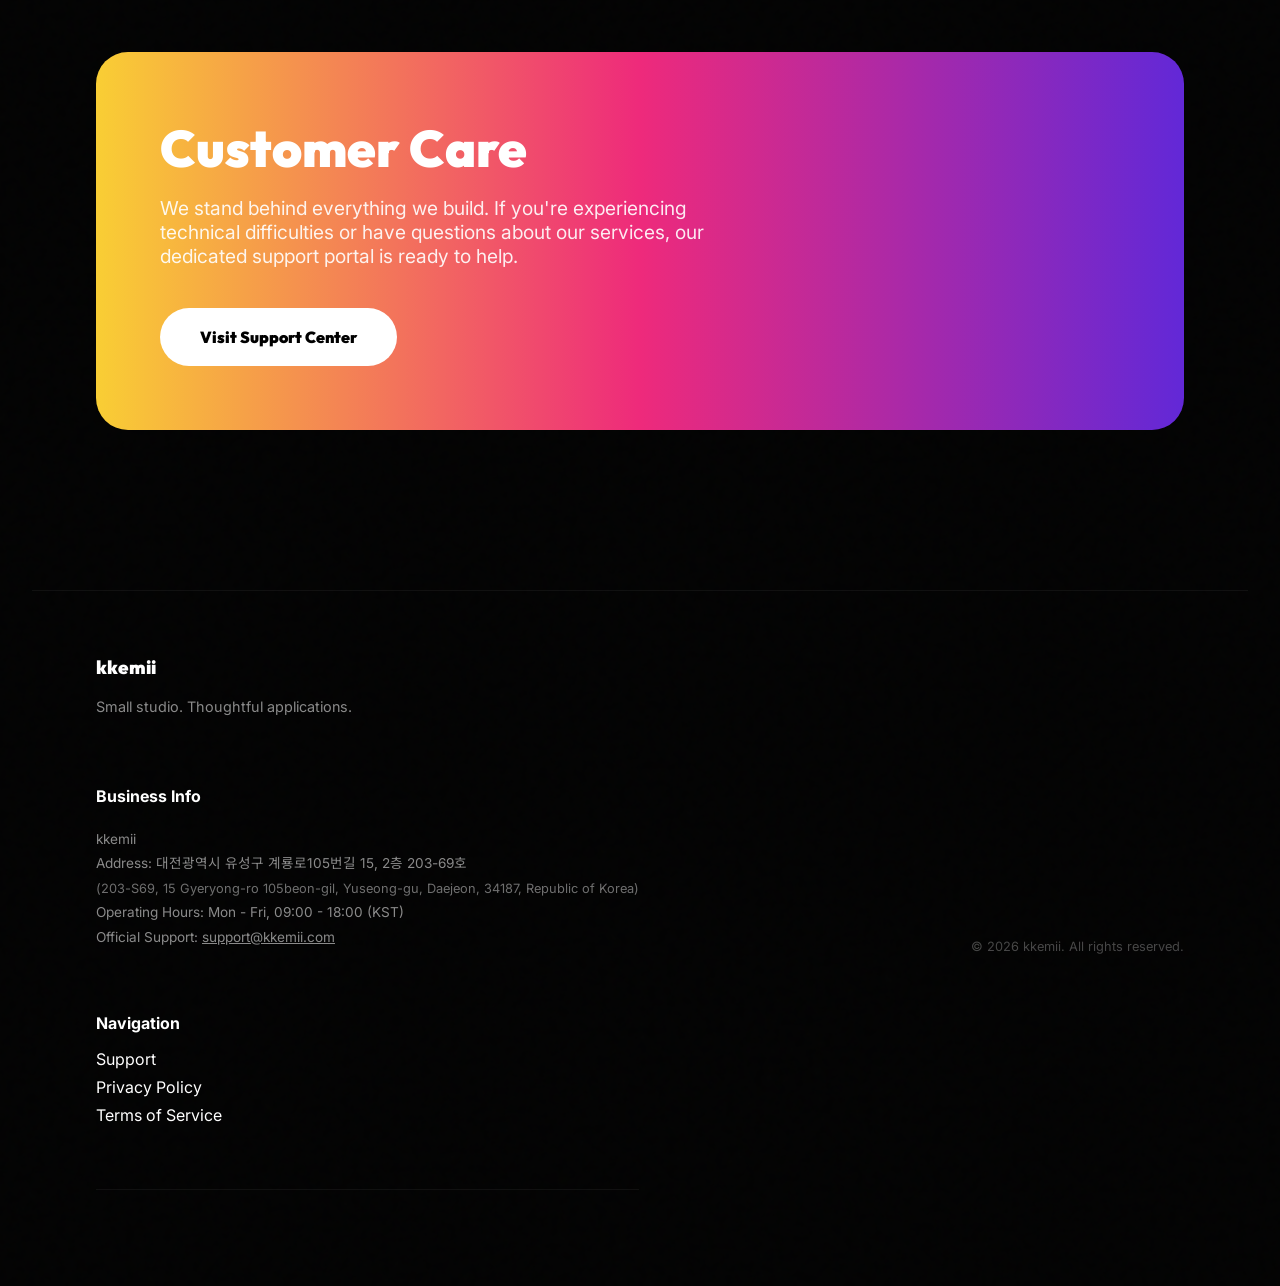
==== commit 7aaef48a: "chore: update version strings and revise footer mission statement" ====
--- a/index.html
+++ b/index.html
@@ -13,9 +13,9 @@
     <link
         href="https://fonts.googleapis.com/css2?family=Inter:wght@400;700;900&family=Outfit:wght@400;700;900&family=Noto+Sans+KR:wght@400;700;900&display=swap"
         rel="stylesheet">
-    <link rel="stylesheet" href="index.css?v=2.0.5">
-    <link rel="icon" type="image/png" href="favicon.png?v=2.0.5">
-    <link rel="apple-touch-icon" href="favicon.png?v=2.0.5">
+    <link rel="stylesheet" href="index.css?v=2.0.7">
+    <link rel="icon" type="image/png" href="favicon.png?v=2.0.7">
+    <link rel="apple-touch-icon" href="favicon.png?v=2.0.7">
     <!-- Meta tags for SEO and sharing -->
     <meta name="description" content="kkemii - 케미 넘치는 앱을 만듭니다. Boutique App Studio.">
 </head>
@@ -197,8 +197,7 @@
                 <div class="footer-info">
                     <h3 style="font-family: 'Outfit', sans-serif; font-weight: 900; margin-bottom: 1rem;">kkemii</h3>
                     <p style="font-size: 0.9rem; color: var(--text-secondary); line-height: 1.6;">
-                        Independent Mobile Application Studio<br>
-                        Focusing on high-fidelity utility and lifestyle solutions.
+                        Small studio. Thoughtful applications.
                     </p>
                 </div>
                 <div class="footer-business"
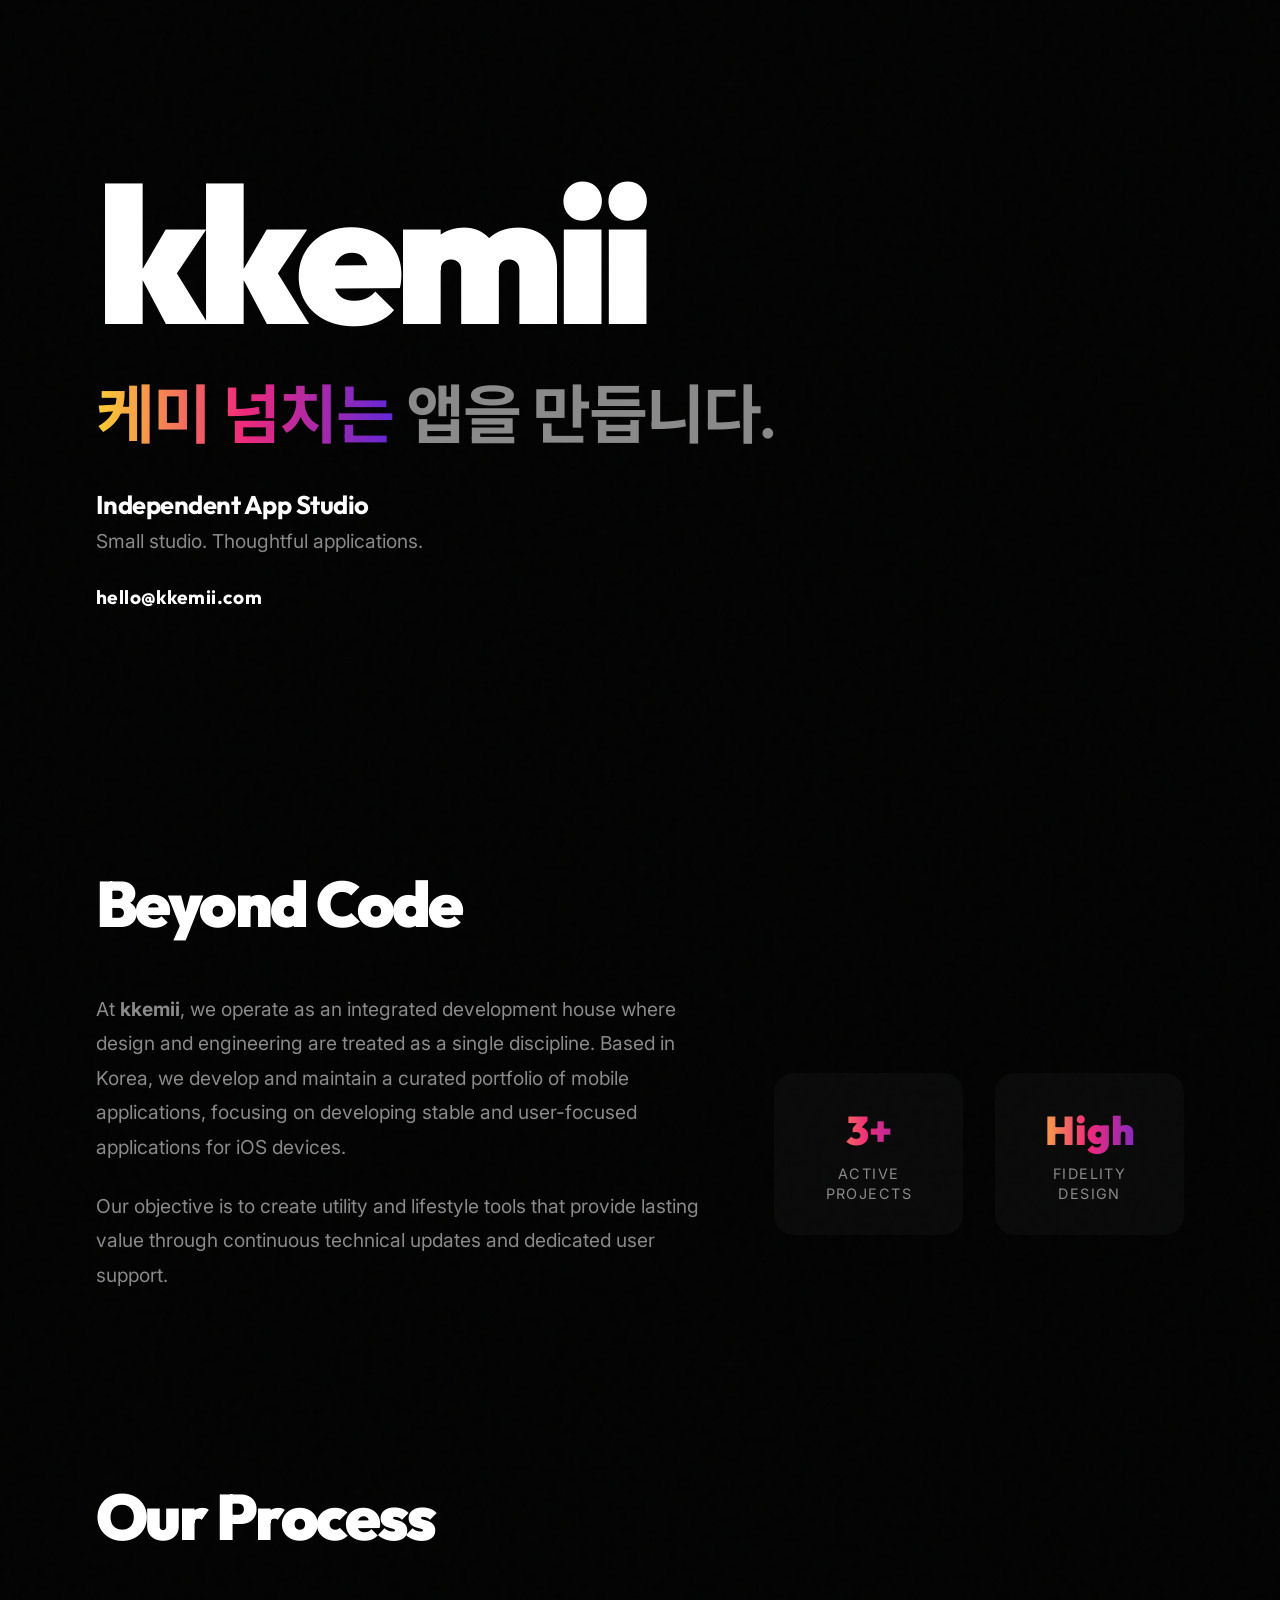
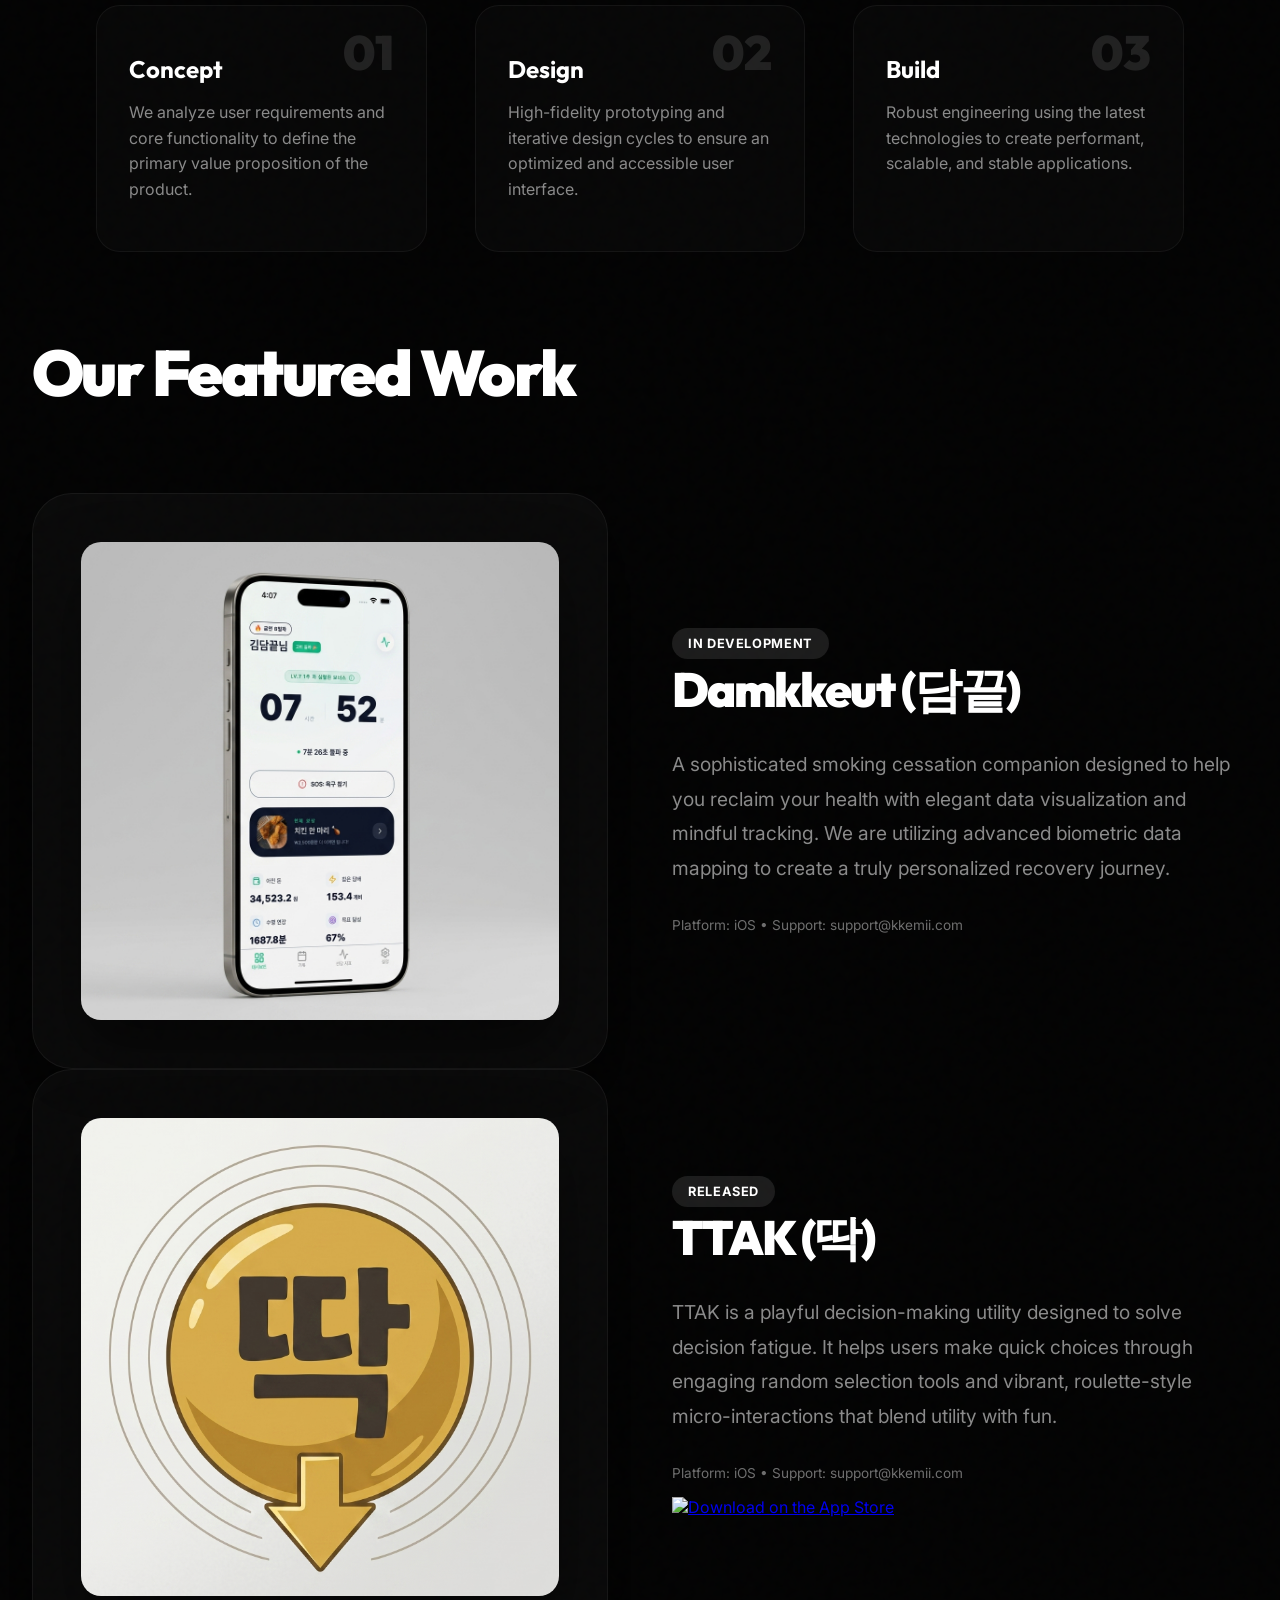
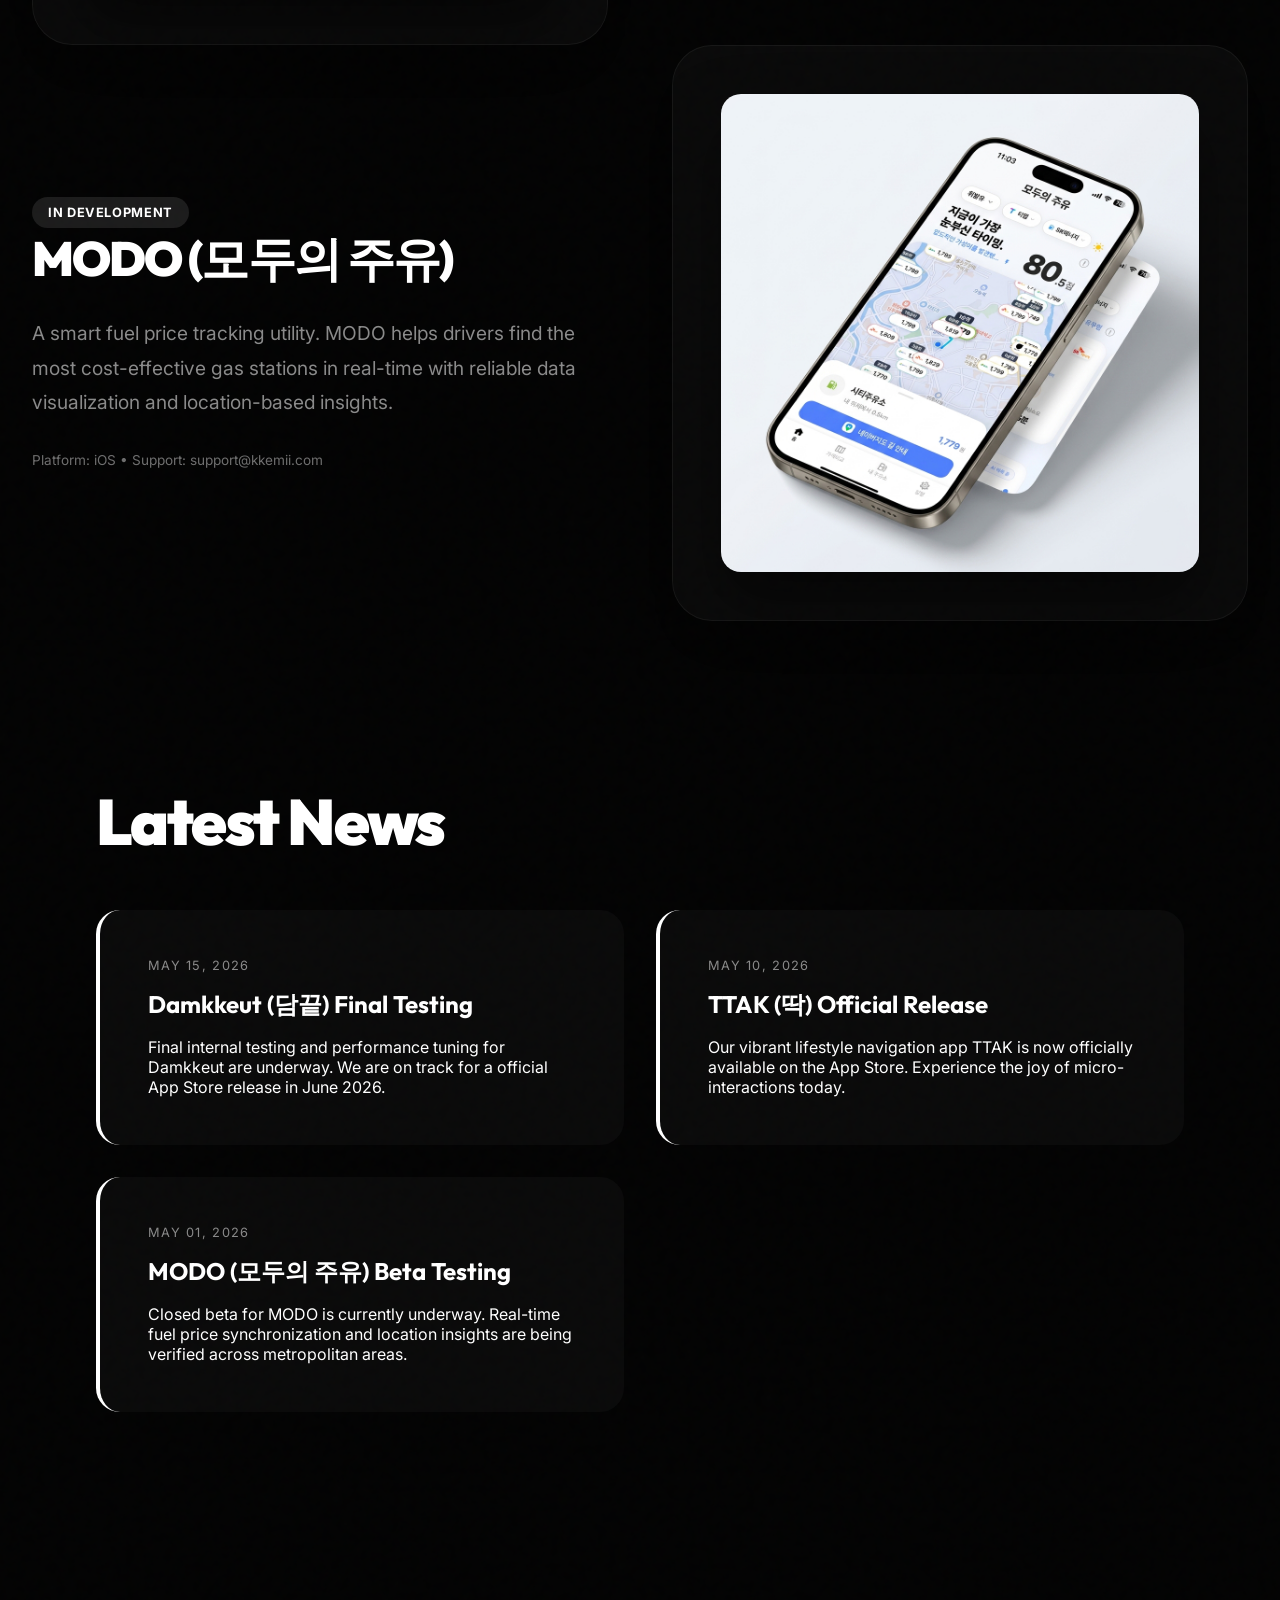
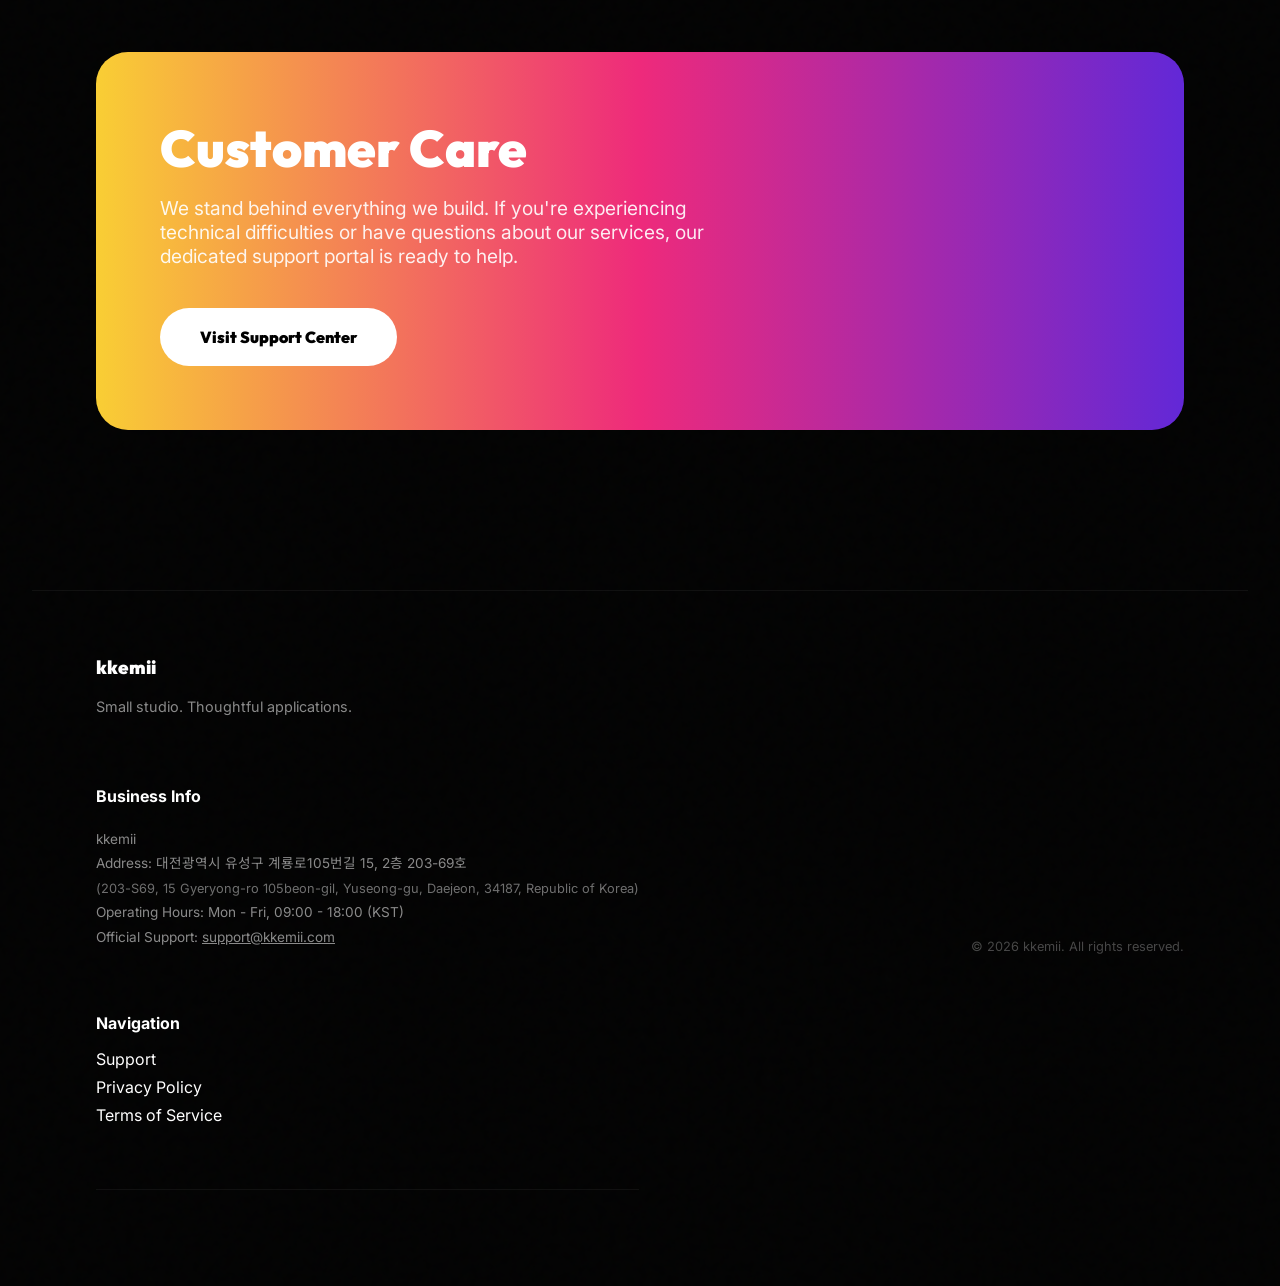
==== commit 40946c1b: "chore: update version strings and refine project descriptions in index.html" ====
--- a/index.html
+++ b/index.html
@@ -13,9 +13,9 @@
     <link
         href="https://fonts.googleapis.com/css2?family=Inter:wght@400;700;900&family=Outfit:wght@400;700;900&family=Noto+Sans+KR:wght@400;700;900&display=swap"
         rel="stylesheet">
-    <link rel="stylesheet" href="index.css?v=2.0.7">
-    <link rel="icon" type="image/png" href="favicon.png?v=2.0.7">
-    <link rel="apple-touch-icon" href="favicon.png?v=2.0.7">
+    <link rel="stylesheet" href="index.css?v=2.0.8">
+    <link rel="icon" type="image/png" href="favicon.png?v=2.0.8">
+    <link rel="apple-touch-icon" href="favicon.png?v=2.0.8">
     <!-- Meta tags for SEO and sharing -->
     <meta name="description" content="kkemii - 케미 넘치는 앱을 만듭니다. Boutique App Studio.">
 </head>
@@ -34,8 +34,7 @@
         <section class="info">
             <div class="info-content fade-up" style="--delay: 0.5s">
                 <h2>Independent App Studio</h2>
-                <p>kkemii is a dedicated mobile application studio specializing in wellness, lifestyle, and utility
-                    solutions for global iOS users.</p>
+                <p>Small studio. Thoughtful applications.</p>
                 <div class="contact">
                     <a href="mailto:hello@kkemii.com" class="contact-link">hello@kkemii.com</a>
                 </div>
@@ -145,9 +144,8 @@
                 <div class="app-details">
                     <span class="app-status">In Development</span>
                     <h3>MODO (모두의 주유)</h3>
-                    <p>Next-generation smart fuel logistics system. MODO helps drivers find the most cost-effective gas
-                        stations in real-time while analyzing fuel price trends with advanced AI-driven timing scores.
-                    </p>
+                    <p>A smart fuel price tracking utility. MODO helps drivers find the most cost-effective gas
+                        stations in real-time with reliable data visualization and location-based insights.</p>
                     <div class="app-meta"
                         style="margin-top: 1rem; font-size: 0.85rem; color: var(--text-secondary); opacity: 0.8;">
                         <span>Platform: iOS</span> • <span>Support: support@kkemii.com</span>
@@ -176,8 +174,8 @@
                 <div class="news-card">
                     <span class="news-date">May 01, 2026</span>
                     <h3>MODO (모두의 주유) Beta Testing</h3>
-                    <p>We've successfully launched the closed beta for MODO. Real-time fuel price synchronization is now
-                        stable across major metropolitan areas.</p>
+                    <p>Closed beta for MODO is currently underway. Real-time fuel price synchronization and location
+                        insights are being verified across metropolitan areas.</p>
                 </div>
             </div>
         </section>
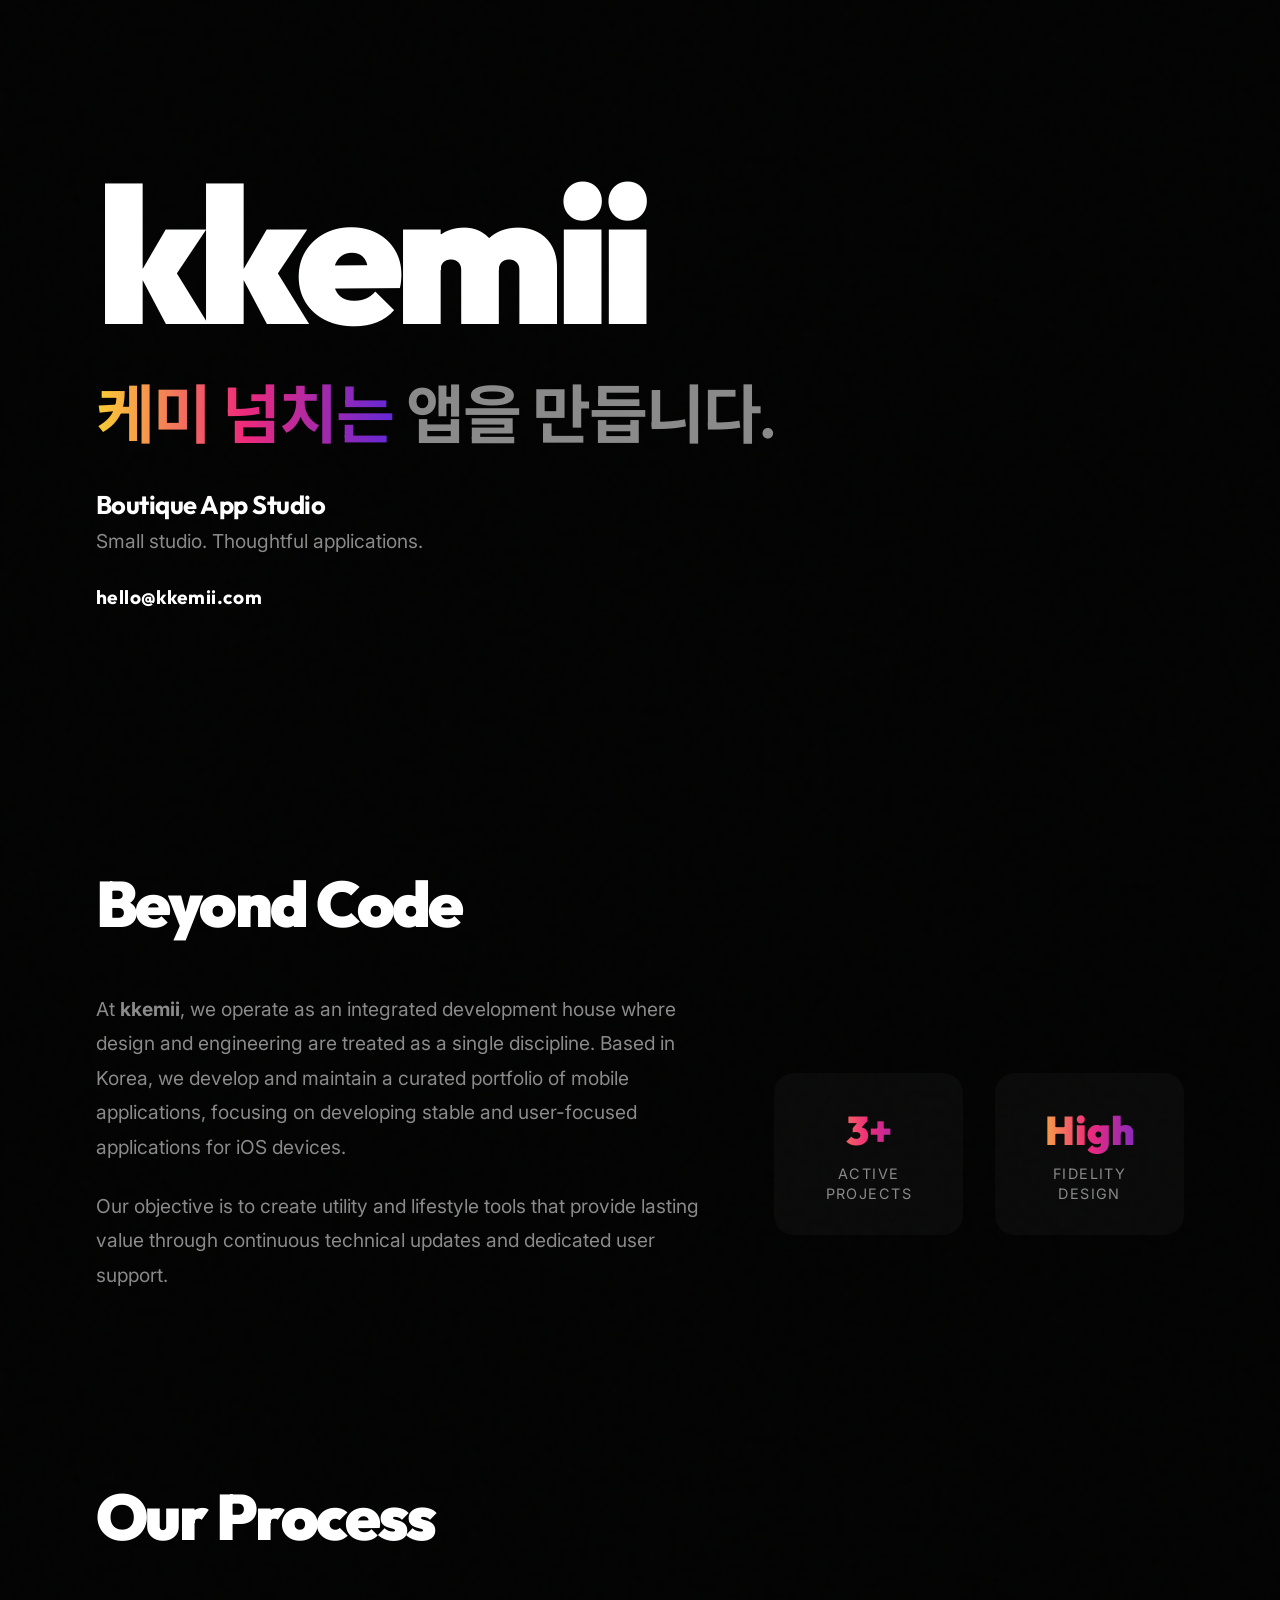
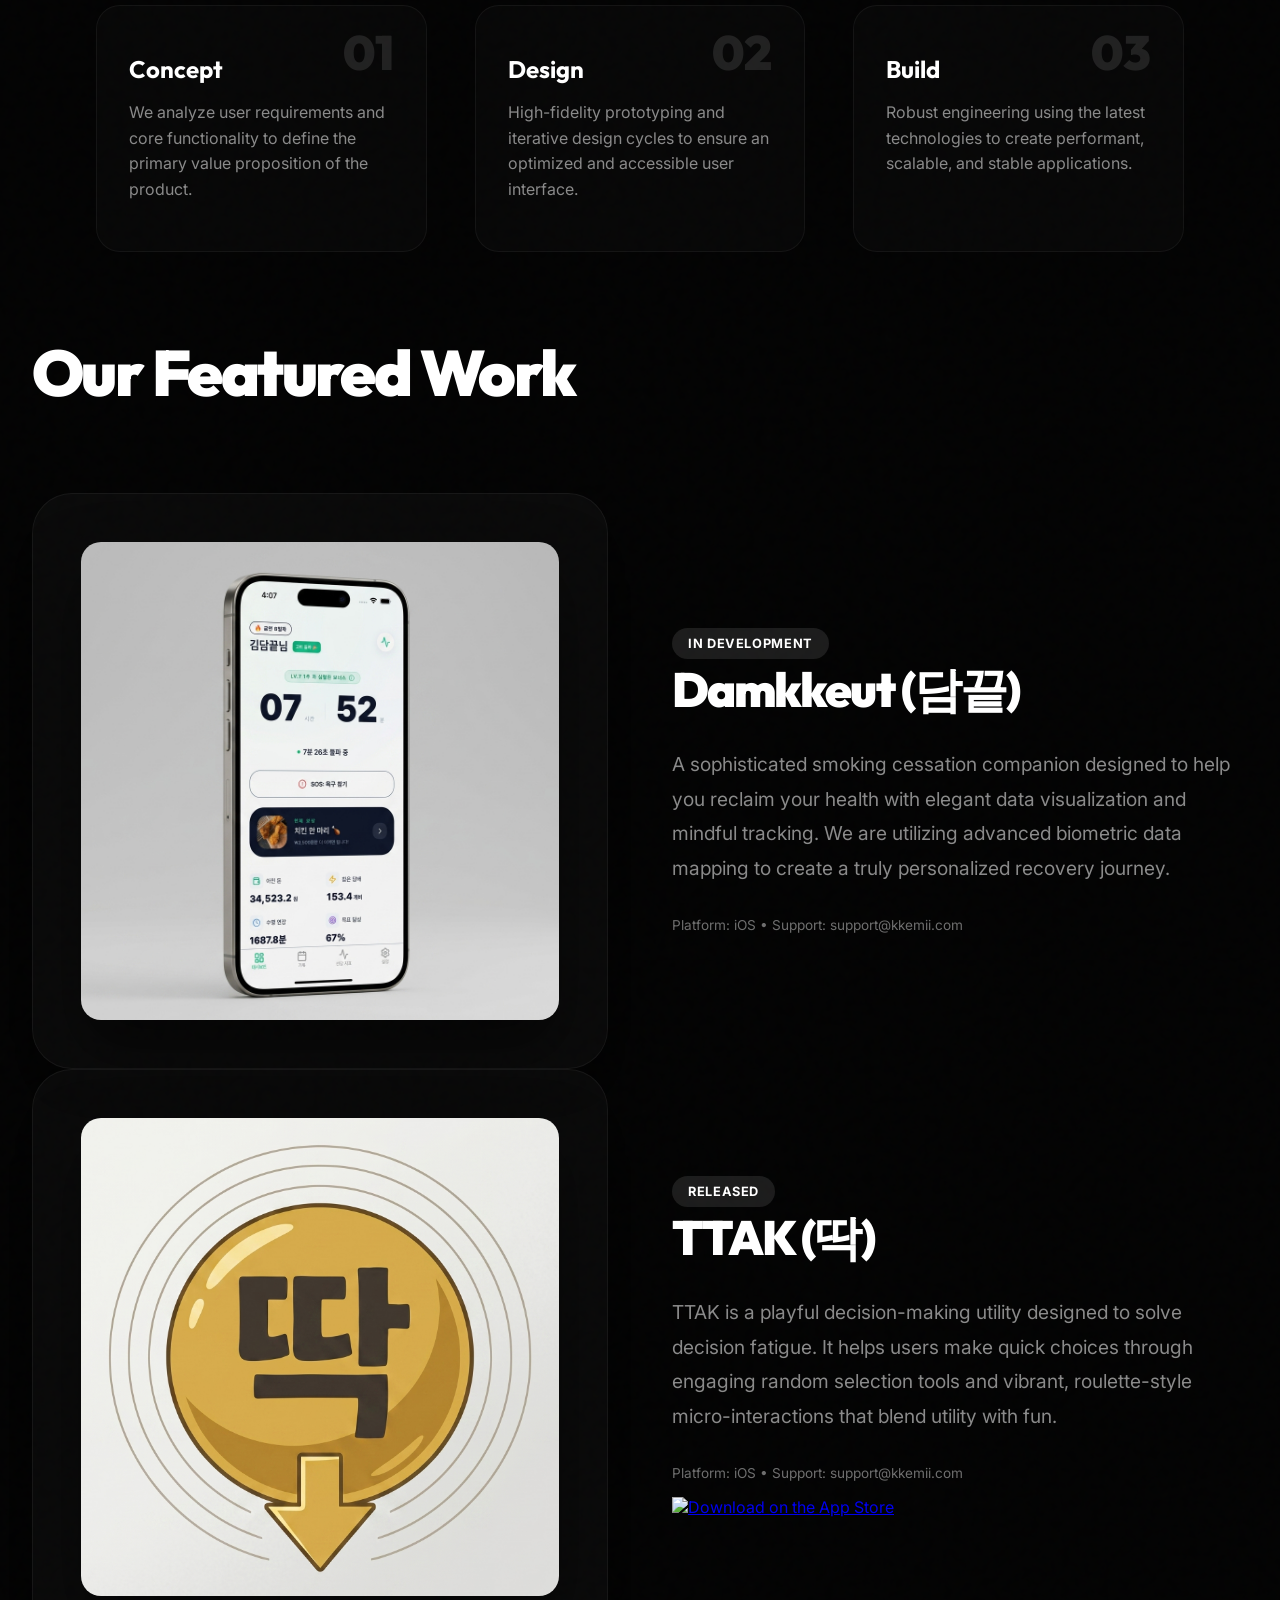
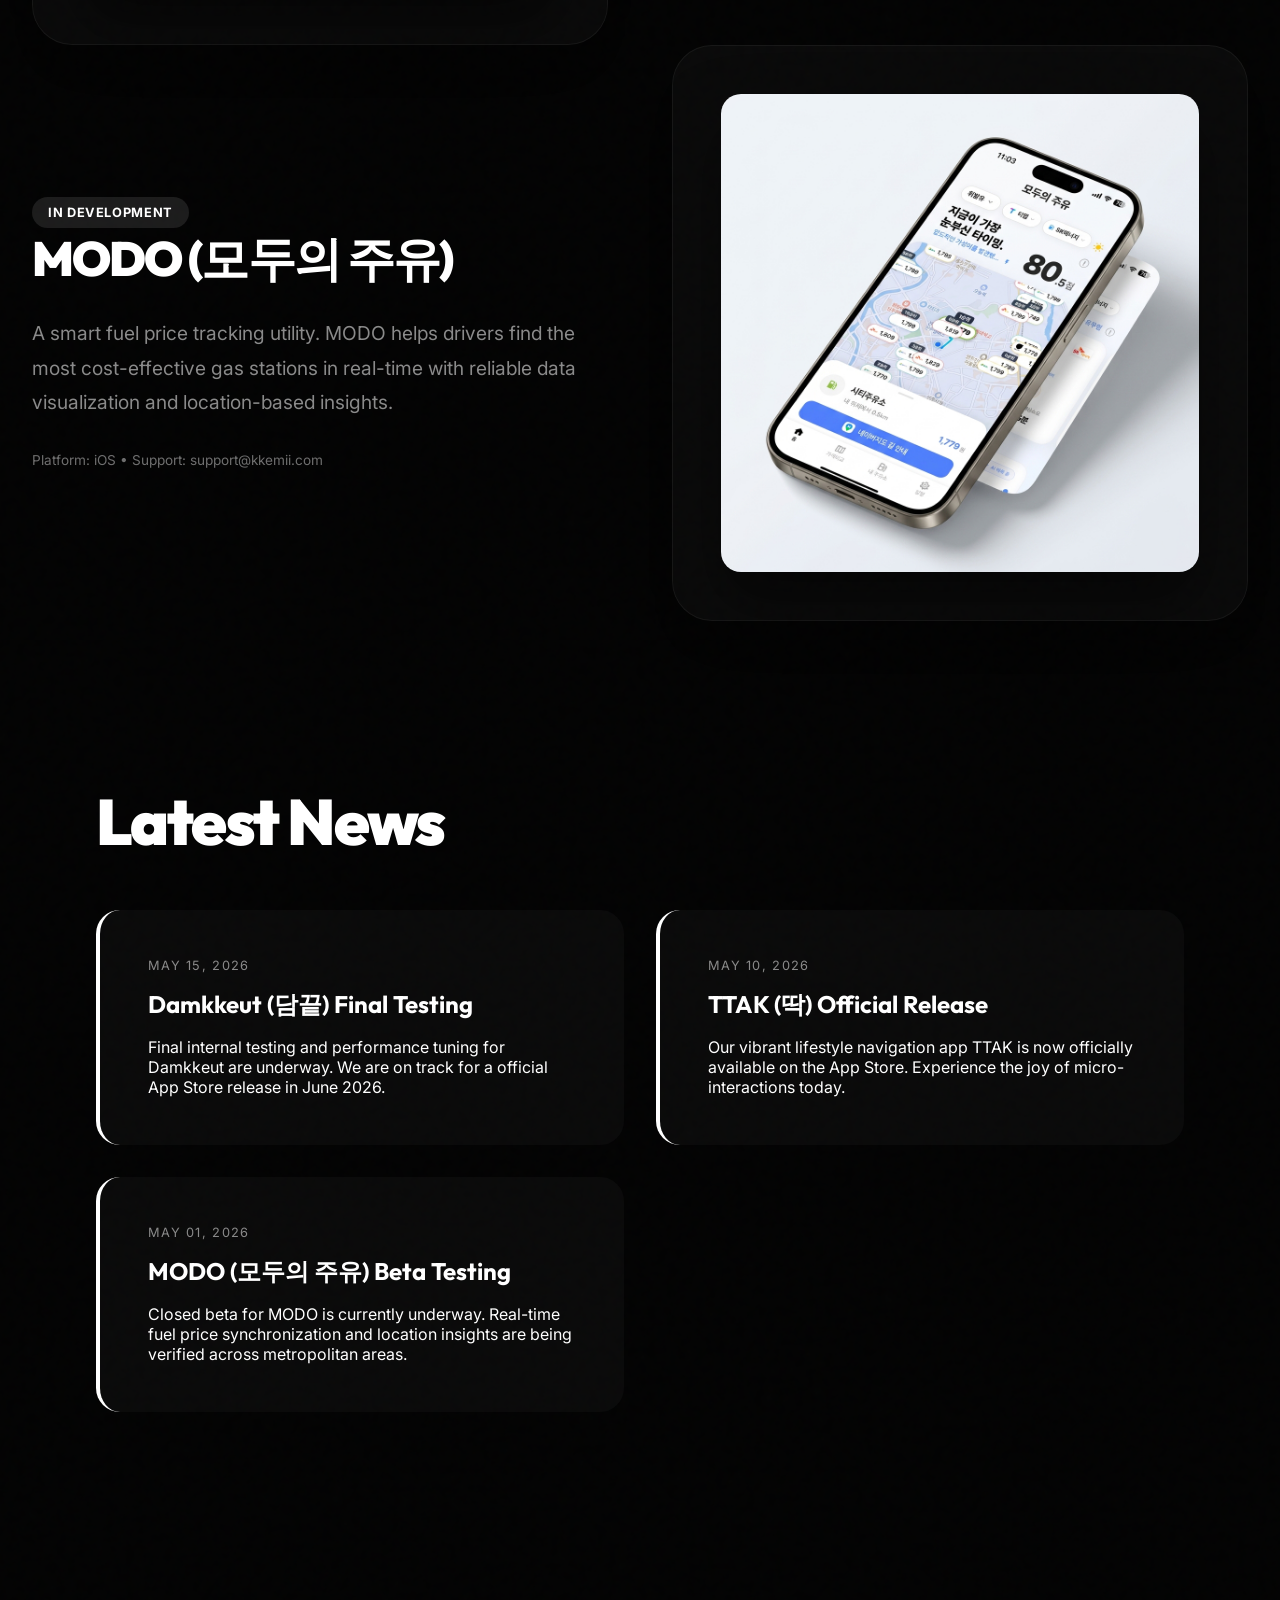
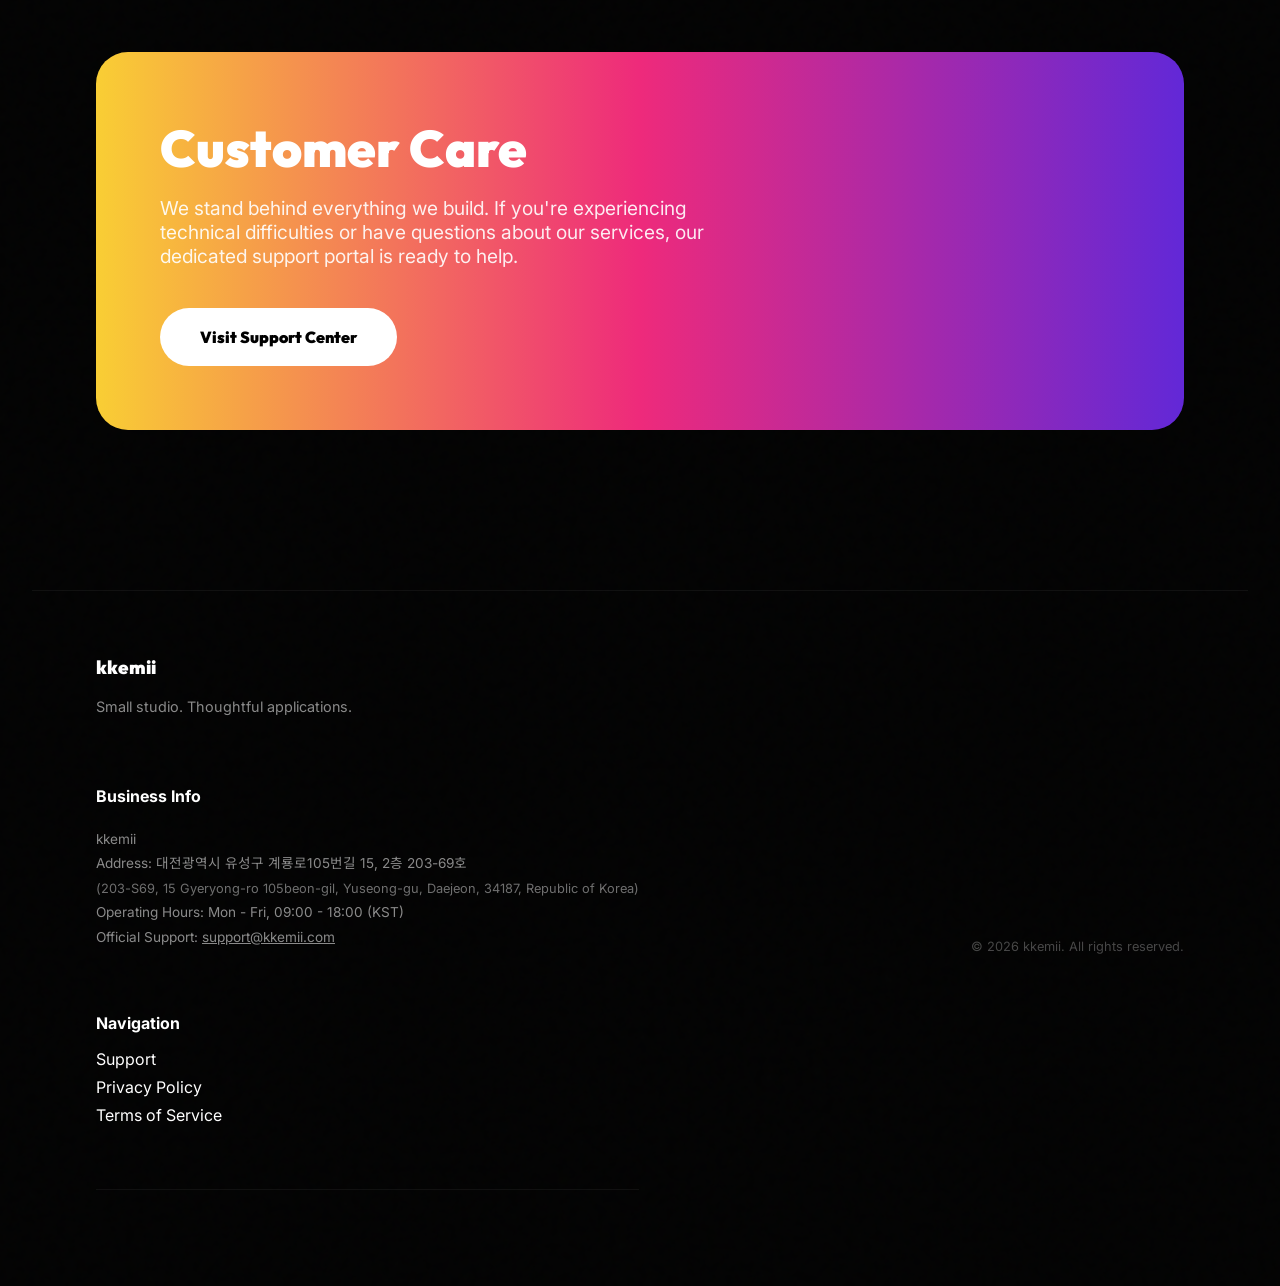
==== commit b6f8bf64: "chore: update asset cache versions and refine brand description text" ====
--- a/index.html
+++ b/index.html
@@ -13,9 +13,9 @@
     <link
         href="https://fonts.googleapis.com/css2?family=Inter:wght@400;700;900&family=Outfit:wght@400;700;900&family=Noto+Sans+KR:wght@400;700;900&display=swap"
         rel="stylesheet">
-    <link rel="stylesheet" href="index.css?v=2.0.8">
-    <link rel="icon" type="image/png" href="favicon.png?v=2.0.8">
-    <link rel="apple-touch-icon" href="favicon.png?v=2.0.8">
+    <link rel="stylesheet" href="index.css?v=2.0.10">
+    <link rel="icon" type="image/png" href="favicon.png?v=2.0.10">
+    <link rel="apple-touch-icon" href="favicon.png?v=2.0.10">
     <!-- Meta tags for SEO and sharing -->
     <meta name="description" content="kkemii - 케미 넘치는 앱을 만듭니다. Boutique App Studio.">
 </head>
@@ -33,7 +33,7 @@
 
         <section class="info">
             <div class="info-content fade-up" style="--delay: 0.5s">
-                <h2>Independent App Studio</h2>
+                <h2>Boutique App Studio</h2>
                 <p>Small studio. Thoughtful applications.</p>
                 <div class="contact">
                     <a href="mailto:hello@kkemii.com" class="contact-link">hello@kkemii.com</a>
